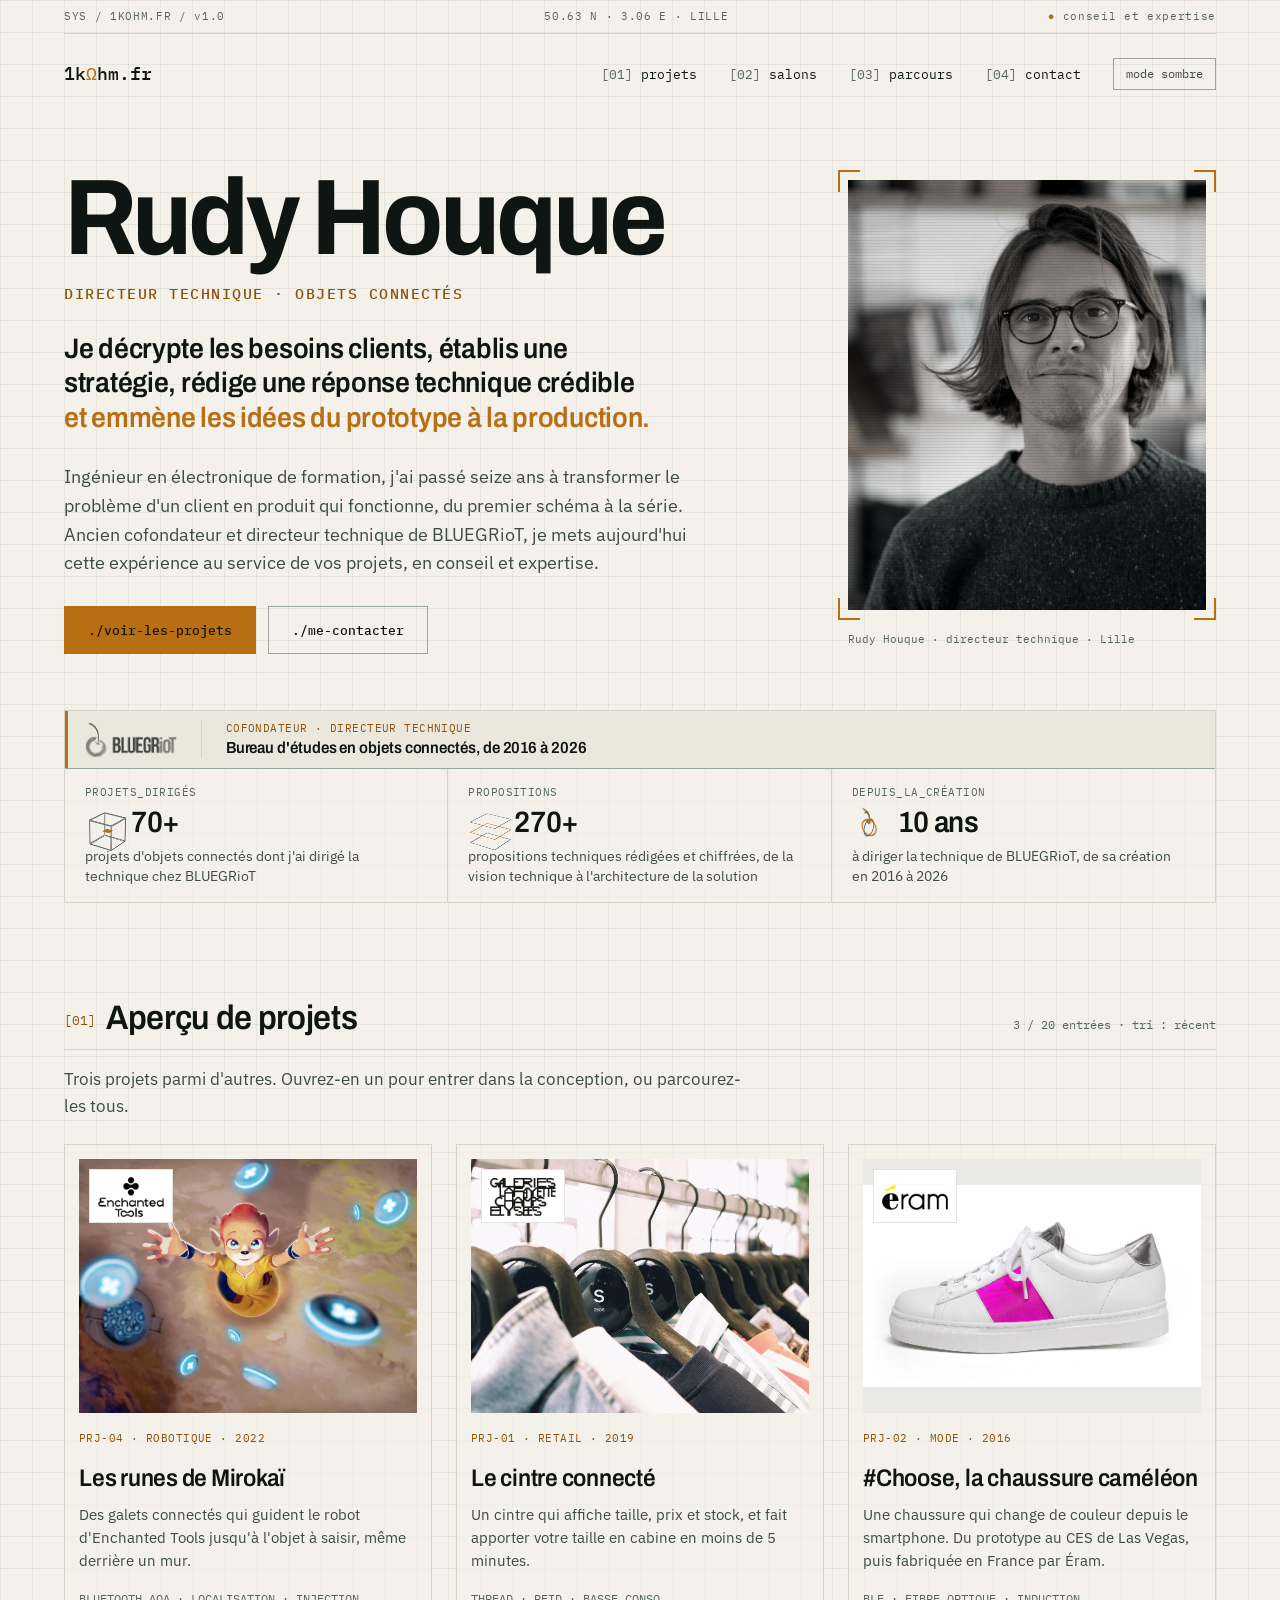
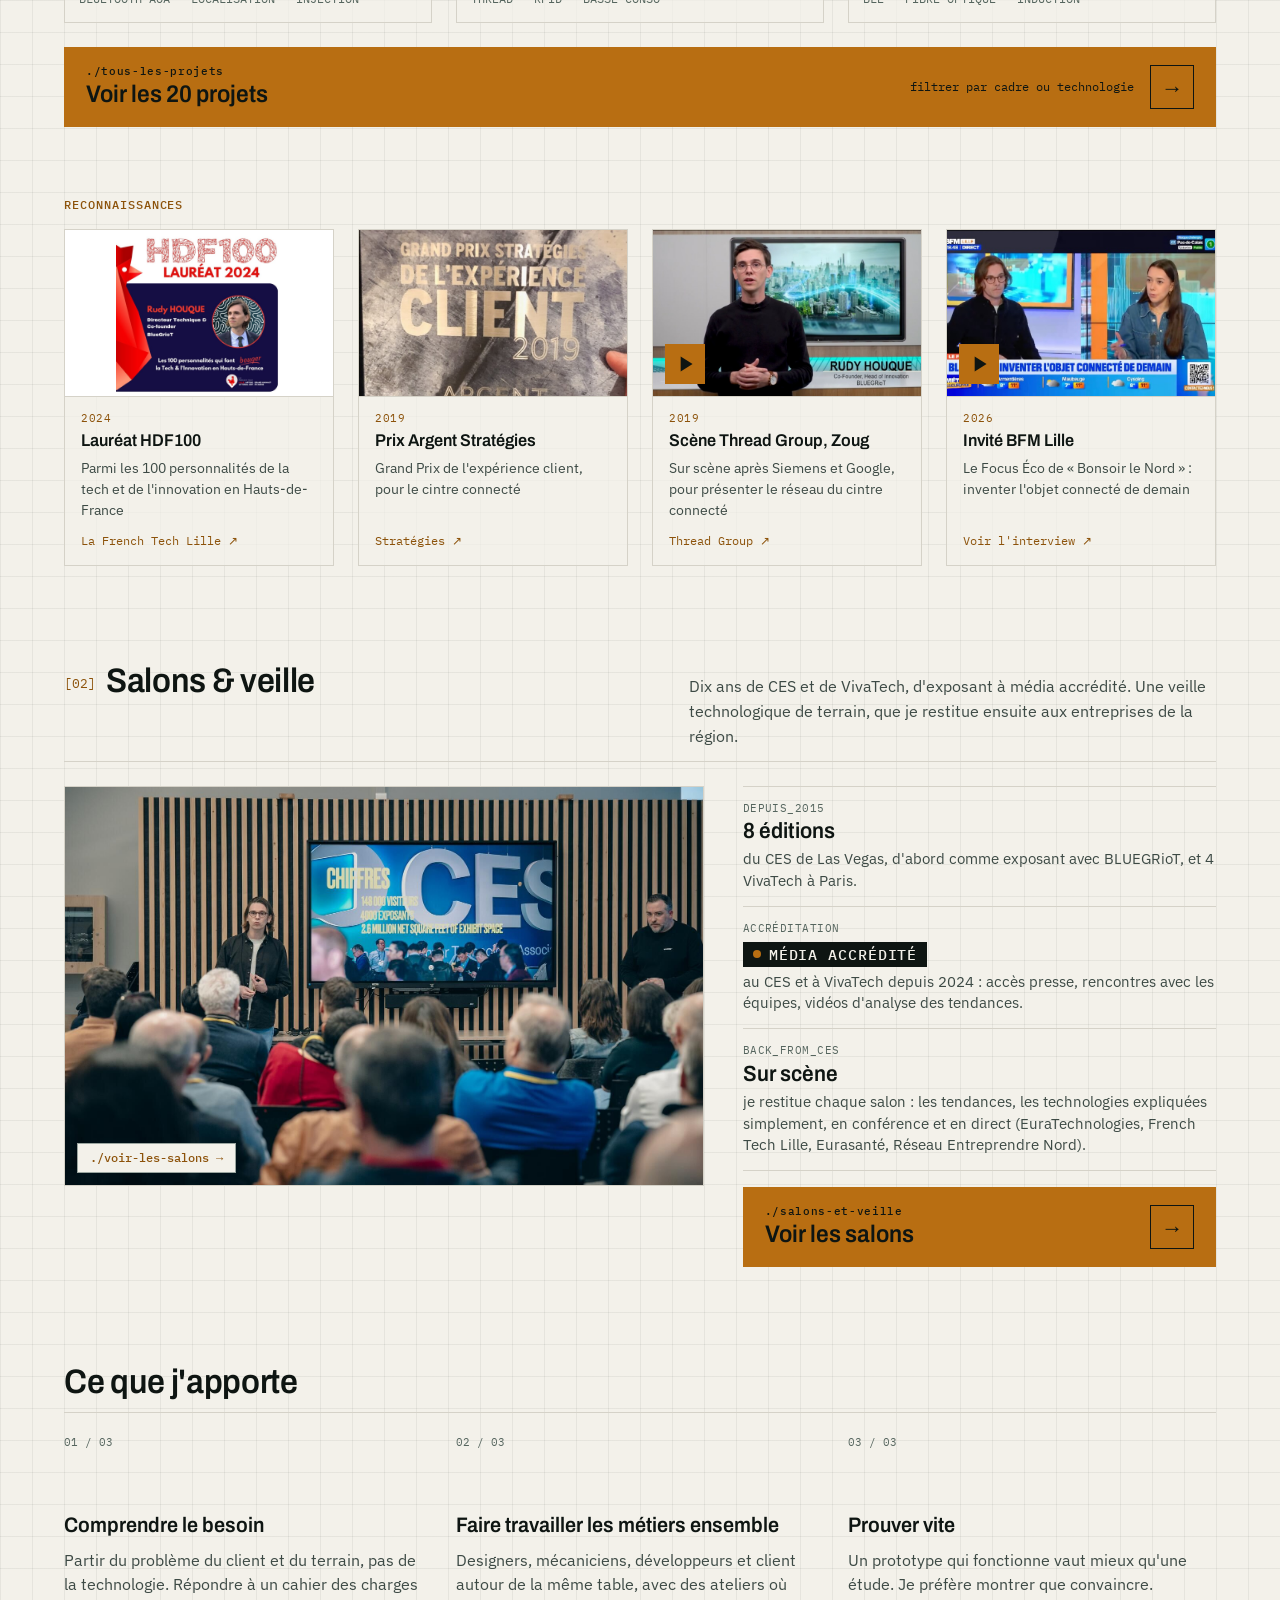
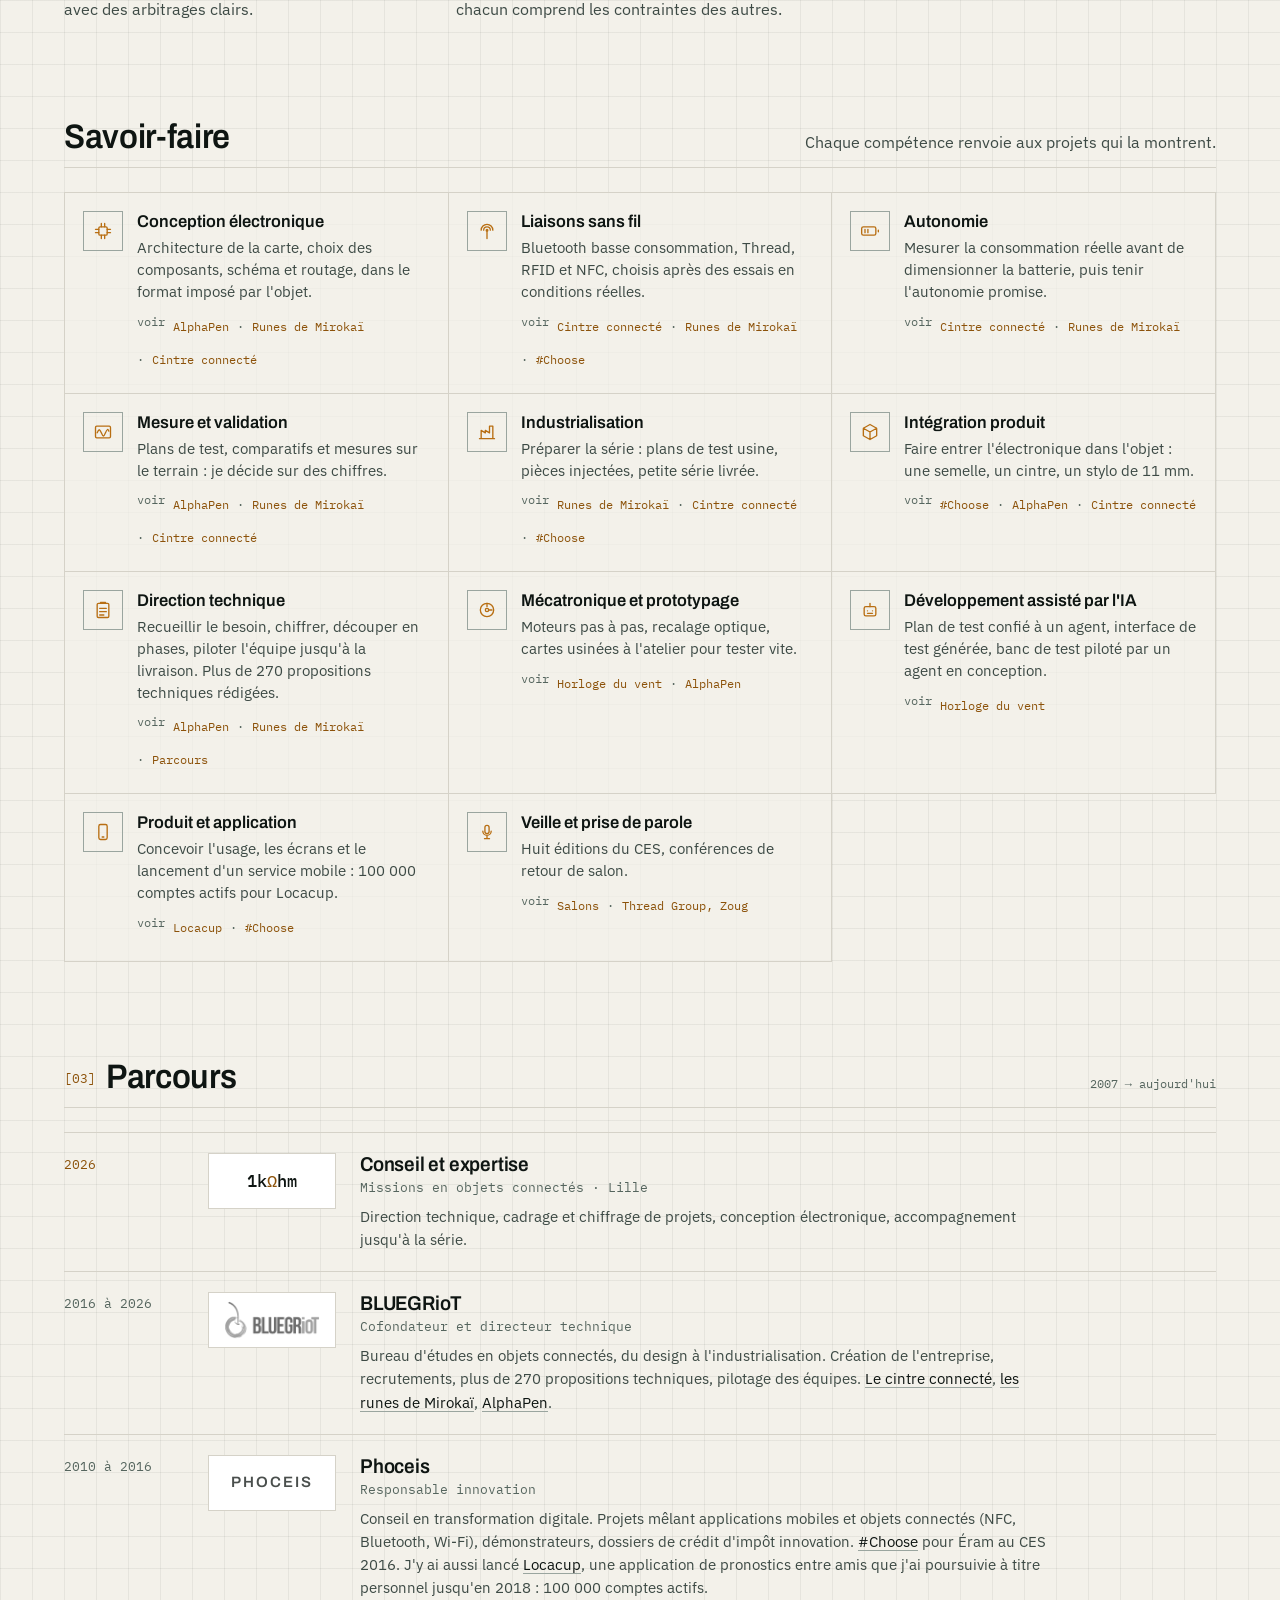
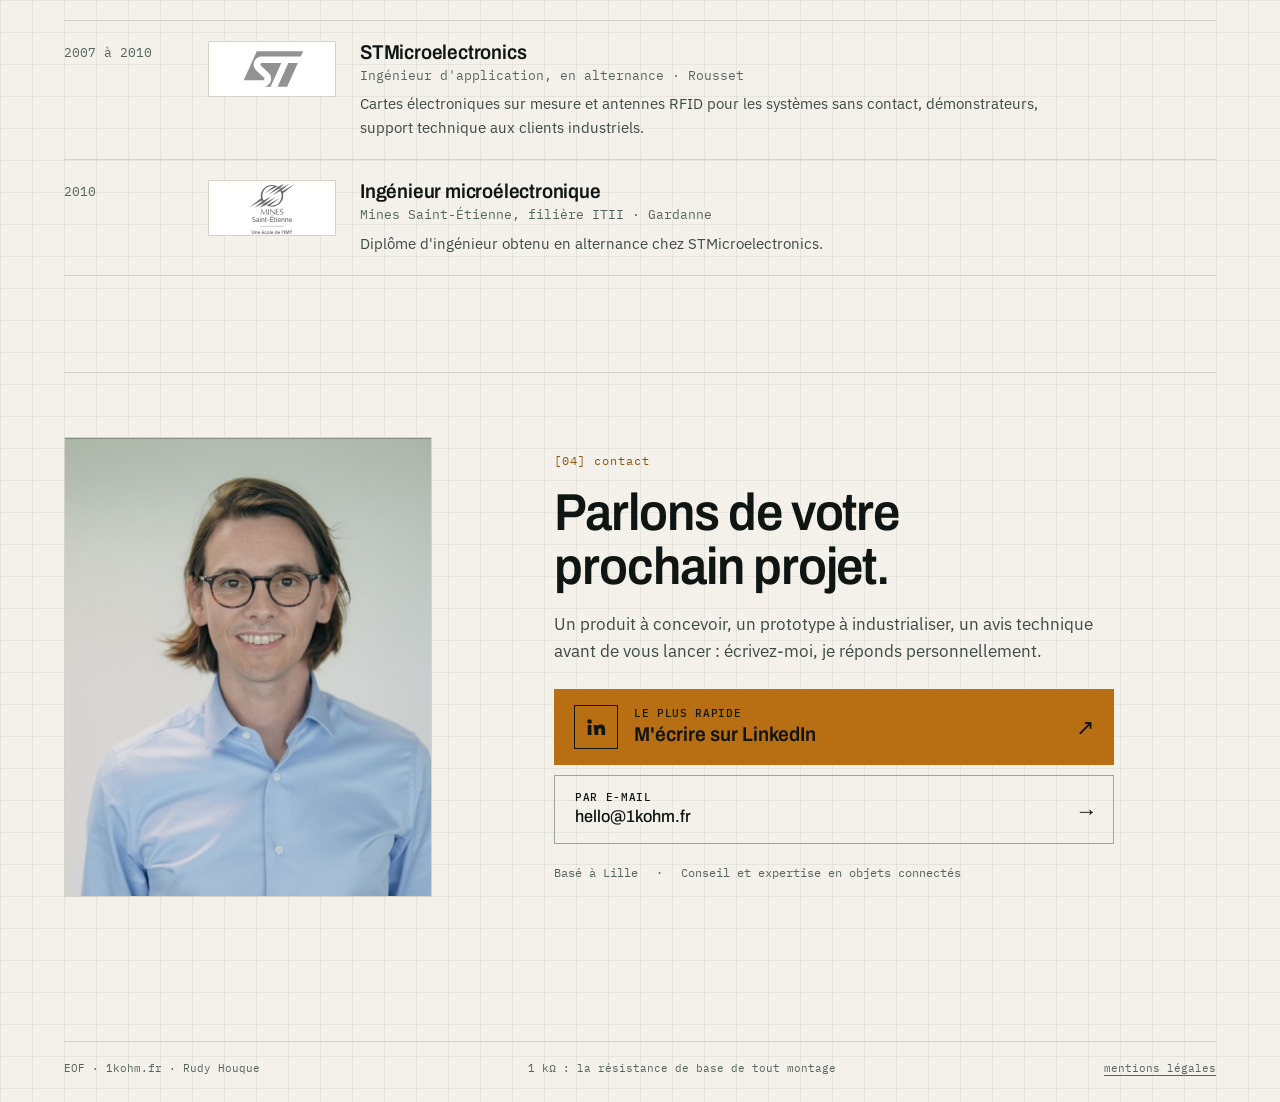
==== index.html @ 8c7d647e "Ajoute la page Cas d'usage : pesée et mesure de force Nouvelle page /cas-usage/ filtrable par techno" ====
<!doctype html>
<html lang="fr" data-theme="light">
<head>
<meta charset="utf-8">
<meta name="viewport" content="width=device-width, initial-scale=1, viewport-fit=cover">
<title>Rudy Houque · Directeur technique, objets connectés</title>
<meta name="description" content="Directeur technique et ingénieur en électronique, ancien cofondateur de BLUEGRioT : plus de 70 projets d'objets connectés. Du besoin client au prototype puis à la production : cintre connecté des Galeries Lafayette, chaussure #Choose, CES.">
<link rel="canonical" href="https://1kohm.fr/">
<meta property="og:type" content="website">
<meta property="og:locale" content="fr_FR">
<meta property="og:title" content="Rudy Houque · Directeur technique, objets connectés">
<meta property="og:description" content="Directeur technique et ingénieur en électronique, ancien cofondateur de BLUEGRioT : plus de 70 projets d'objets connectés. Du besoin client au prototype puis à la production : cintre connecté des Galeries Lafayette, chaussure #Choose, CES.">
<meta property="og:url" content="https://1kohm.fr/">
<meta property="og:image" content="https://1kohm.fr/img/autres/portrait-vert.jpg">
<link rel="icon" href="/favicon.svg" type="image/svg+xml">
<link rel="preload" href="/assets/fonts/archivo-wdth.woff2" as="font" type="font/woff2" crossorigin>
<script>try{var t=localStorage.getItem('theme');if(t)document.documentElement.setAttribute('data-theme',t)}catch(e){}</script>
<link rel="stylesheet" href="/assets/site.css?v=20261029">
<script defer src="https://cloud.umami.is/script.js" data-website-id="324cd797-ee55-44f8-921b-9b1022fabcf0"></script>
</head>
<body>
<a class="skip" href="#home">Aller au contenu</a>
<div class="sysbar"><div class="wrap"><div><span>SYS / 1KOHM.FR / v1.0</span><span class="sys-geo">50.63 N · 3.06 E · LILLE</span><span><i class="dot" aria-hidden="true">●</i> conseil et expertise</span></div></div></div>
<div class="wrap">
  <header class="top">
    <a class="brand" href="/" aria-label="1kΩhm.fr, accueil">1k<span>Ω</span>hm.fr</a>
    <nav class="nav" aria-label="Navigation principale">
      <a href="/projets/"><b>[01]</b> projets</a>
      <a href="/salons/"><b>[02]</b> salons</a>
      <a href="/#parcours"><b>[03]</b> parcours</a>
      <a href="/#contact"><b>[04]</b> contact</a>
    </nav>
    <button class="theme" id="themeBtn" type="button">mode sombre</button>
  </header>
</div>

<main id="home" class="view">
  <div class="wrap">
    <section class="hero" aria-labelledby="h-hero">
      <div class="hero-txt">
        <h1 id="h-hero" class="id"><span class="name">Rudy Houque</span><span class="role">Directeur technique <i>·</i> objets connectés</span></h1>
        <p class="tagline">Je décrypte les besoins clients, établis une stratégie, rédige une réponse technique crédible <span>et emmène les idées du prototype à la production.</span></p>
        <p class="lede">Ingénieur en électronique de formation, j'ai passé seize ans à transformer le problème d'un client en produit qui fonctionne, du premier schéma à la série. Ancien cofondateur et directeur technique de BLUEGRioT, je mets aujourd'hui cette expérience au service de vos projets, en conseil et expertise.</p>
        <div class="ctas">
          <a class="btn solid" href="/projets/">./voir-les-projets</a>
          <a class="btn" href="/#contact">./me-contacter</a>
        </div>
      </div>
      <figure class="portrait">
        <div class="scan"><img fetchpriority="high" src="/img/autres/portrait-vert.jpg" alt="Portrait de Rudy Houque" width="1600" height="1067"></div>
        <i class="c1" aria-hidden="true"></i><i class="c2" aria-hidden="true"></i><i class="c3" aria-hidden="true"></i><i class="c4" aria-hidden="true"></i>
        <figcaption>Rudy Houque · directeur technique · Lille</figcaption>
      </figure>
    </section>

    <section class="stats" aria-labelledby="h-bluegriot">
      <header class="row-head has-logo">
        <span class="row-logo bluegriot" role="img" aria-label="BLUEGRioT"></span>
        <h2 id="h-bluegriot" class="row-title"><small>COFONDATEUR · DIRECTEUR TECHNIQUE</small>Bureau d'études en objets connectés, de 2016 à 2026</h2>
      </header>
      <div class="stat">
        <small>PROJETS_DIRIGÉS</small>
        <div class="v"><span class="ico" aria-hidden="true"><span class="rig cube"><i></i><i></i><i></i><i></i><i></i><i></i><i class="core"></i></span></span><b>70+</b></div>
        <span>projets d'objets connectés dont j'ai dirigé la technique chez BLUEGRioT</span>
      </div>
      <div class="stat">
        <small>PROPOSITIONS</small>
        <div class="v"><span class="ico" aria-hidden="true"><span class="rig layers"><i></i><i></i><i></i></span></span><b>270+</b></div>
        <span>propositions techniques rédigées et chiffrées, de la vision technique à l'architecture de la solution</span>
      </div>
      <div class="stat">
        <small>DEPUIS_LA_CRÉATION</small>
        <div class="v"><span class="ico" aria-hidden="true"><span class="rig flat cherry"><svg viewBox="0 0 48 48"><path d="M24 19a12 12 0 1 0 .01 0M14 5c8 1 12 7 11.5 19M25.5 24c-2 0-4-1-5-3"/></svg><svg viewBox="0 0 48 48"><path d="M24 19a12 12 0 1 0 .01 0M14 5c8 1 12 7 11.5 19M25.5 24c-2 0-4-1-5-3"/></svg></span></span><b>10 ans</b></div>
        <span>à diriger la technique de BLUEGRioT, de sa création en 2016 à 2026</span>
      </div>
    </section>

    <section class="block" id="projets" aria-labelledby="h-projets">
      <div class="head">
        <h2 id="h-projets"><b>[01]</b>Aperçu de projets</h2>
        <span class="hmeta">3 / <span id="allCount">20</span> entrées · tri : récent</span>
      </div>
      <p class="intro">Trois projets parmi d'autres. Ouvrez-en un pour entrer dans la conception, ou parcourez-les tous.</p>
      <div class="cards">
        <a class="card" href="/enchanted-tools/">
          <div class="pic"><img src="/img/enchanted/film-runes.jpg" alt="Une créature de l'univers Mirokaï lance les runes lumineuses en l'air"><img class="alt" loading="lazy" src="/img/enchanted/rudy-miroki.jpg" style="object-position:50% 14%" alt=""><span class="plogo"><img src="/img/logos/enchanted-tools.png" alt="Enchanted Tools"></span></div>
          <span class="code-row"><span class="code">PRJ-04 · ROBOTIQUE · 2022</span><span class="ico c-ico" aria-hidden="true"><span class="rig flat"><svg viewBox="0 0 48 48"><path d="M24 8a16 16 0 1 0 .01 0M24 15a3.5 3.5 0 1 0 .01 0M17 24a3.5 3.5 0 1 0 .01 0M31 24a3.5 3.5 0 1 0 .01 0M24 33a3.5 3.5 0 1 0 .01 0"/></svg><svg viewBox="0 0 48 48"><path d="M24 8a16 16 0 1 0 .01 0M24 15a3.5 3.5 0 1 0 .01 0M17 24a3.5 3.5 0 1 0 .01 0M31 24a3.5 3.5 0 1 0 .01 0M24 33a3.5 3.5 0 1 0 .01 0"/></svg></span></span></span>
          <h3>Les runes de Mirokaï</h3>
          <p>Des galets connectés qui guident le robot d'Enchanted Tools jusqu'à l'objet à saisir, même derrière un mur.</p>
          <span class="specs">BLUETOOTH AOA · LOCALISATION · INJECTION</span>
        </a>
        <a class="card" href="/cintre-connecte/">
          <div class="pic"><img src="/img/cintre/portants.jpg" alt="Cintres connectés en rayon aux Galeries Lafayette Champs-Élysées"><img class="alt" loading="lazy" src="/img/cintre/rudy.jpg" style="object-position:55% 30%" alt=""><span class="plogo"><img src="/img/logos/galeries-lafayette.png" alt="Galeries Lafayette Champs-Élysées"></span></div>
          <span class="code-row"><span class="code">PRJ-01 · RETAIL · 2019</span><span class="ico c-ico" aria-hidden="true"><span class="rig flat"><svg viewBox="0 0 48 48"><path d="M20 13a4 4 0 1 1 6 3.4c-1.2.8-2 1.6-2 3.6M24 20L6 33h36z"/></svg><svg viewBox="0 0 48 48"><path d="M20 13a4 4 0 1 1 6 3.4c-1.2.8-2 1.6-2 3.6M24 20L6 33h36z"/></svg></span></span></span>
          <h3>Le cintre connecté</h3>
          <p>Un cintre qui affiche taille, prix et stock, et fait apporter votre taille en cabine en moins de 5 minutes.</p>
          <span class="specs">THREAD · RFID · BASSE CONSO</span>
        </a>
        <a class="card" href="/choose/">
          <div class="pic" style="background:#E9E9E6"><img loading="lazy" src="/img/choose/produit.jpg" alt="La basket connectée #Choose d'Éram" style="object-fit:contain"><img class="alt" loading="lazy" src="/img/choose/rudy-soudure.jpg" style="object-position:60% 25%" alt=""><span class="plogo"><img src="/img/logos/eram.png" alt="Éram"></span></div>
          <span class="code-row"><span class="code">PRJ-02 · MODE · 2016</span><span class="ico c-ico" aria-hidden="true"><span class="rig flat"><svg viewBox="0 0 48 48"><path d="M5 31c0-7 2-15 6-15l6 5c5 3 11 4 17 5 6 1 9 3 9 6v3H5zM5 34h38M20 22l3-3M25 24l3-3"/></svg><svg viewBox="0 0 48 48"><path d="M5 31c0-7 2-15 6-15l6 5c5 3 11 4 17 5 6 1 9 3 9 6v3H5zM5 34h38M20 22l3-3M25 24l3-3"/></svg></span></span></span>
          <h3>#Choose, la chaussure caméléon</h3>
          <p>Une chaussure qui change de couleur depuis le smartphone. Du prototype au CES de Las Vegas, puis fabriquée en France par Éram.</p>
          <span class="specs">BLE · FIBRE OPTIQUE · INDUCTION</span>
        </a>
      </div>
      <a class="allp" href="/projets/"><span class="allp-t"><small>./tous-les-projets</small><span>Voir les <span class="js-count">6</span> projets</span></span><span class="allp-s">filtrer par cadre ou technologie</span><span class="allp-a" aria-hidden="true">→</span></a>
    </section>

    <section class="awards" aria-labelledby="h-awards">
      <h2 id="h-awards" class="aw-head">Reconnaissances</h2>
        <a class="aw" href="https://www.lafrenchtechlille.com/hdf100" target="_blank" rel="noopener"><figure class="aw-pic"><img loading="lazy" src="/img/autres/reco-hdf100.jpg" style="object-fit:contain;background:#fff" alt="Visuel lauréat HDF100 2024 de Rudy Houque, French Tech Lille"></figure><div class="aw-t"><p><time>2024</time>Lauréat HDF100</p><span>Parmi les 100 personnalités de la tech et de l'innovation en Hauts-de-France</span><b>La French Tech Lille <i aria-hidden="true">↗</i></b></div></a>
        <a class="aw" href="https://www.strategies.fr/creations/bluegriot-pour-galeries-lafayette-champs-elysees-cintre-connecte" target="_blank" rel="noopener"><figure class="aw-pic"><img loading="lazy" src="/img/autres/reco-strategies.jpg" style="object-position:50% 6%" alt="Plaque du Grand Prix Stratégies de l'expérience client 2019, prix Argent"></figure><div class="aw-t"><p><time>2019</time>Prix Argent Stratégies</p><span>Grand Prix de l'expérience client, pour le cintre connecté</span><b>Stratégies <i aria-hidden="true">↗</i></b></div></a>
        <a class="aw" href="https://threadgroup.org/newsroom/case-studies/bluegriot" target="_blank" rel="noopener"><figure class="aw-pic"><img loading="lazy" src="/img/autres/reco-thread.jpg" alt="Rudy Houque présente le cintre connecté en vidéo pour le Thread Group"><span class="aw-play" aria-hidden="true"><svg viewBox="0 0 24 24"><path d="M8 5v14l11-7z" fill="currentColor"/></svg></span></figure><div class="aw-t"><p><time>2019</time>Scène Thread Group, Zoug</p><span>Sur scène après Siemens et Google, pour présenter le réseau du cintre connecté</span><b>Thread Group <i aria-hidden="true">↗</i></b></div></a>
        <a class="aw" href="https://youtu.be/-MbvShF2enQ" target="_blank" rel="noopener"><figure class="aw-pic"><img loading="lazy" src="/img/autres/reco-bfm.jpg" alt="Rudy Houque invité du Focus Éco de BFM Lille"><span class="aw-play" aria-hidden="true"><svg viewBox="0 0 24 24"><path d="M8 5v14l11-7z" fill="currentColor"/></svg></span></figure><div class="aw-t"><p><time>2026</time>Invité BFM Lille</p><span>Le Focus Éco de « Bonsoir le Nord » : inventer l'objet connecté de demain</span><b>Voir l'interview <i aria-hidden="true">↗</i></b></div></a>
    </section>

    <section class="block" id="veille" aria-labelledby="h-veille">
      <div class="head">
        <h2 id="h-veille"><b>[02]</b>Salons &amp; veille</h2>
        <!-- JUGE-CES-2027 masqué jusqu'à la galerie des juges sur CES.tech : d'exposant à juge --><p>Dix ans de CES et de VivaTech, d'exposant à média accrédité. Une veille technologique de terrain, que je restitue ensuite aux entreprises de la région.</p>
      </div>

      <!-- JUGE-CES-2027 masqué jusqu'à la galerie des juges sur CES.tech
      <div class="judge-band">
        <i class="sp sp1" aria-hidden="true"><svg viewBox="0 0 24 24"><path d="M12 0c.6 6.2 5.8 11.4 12 12-6.2.6-11.4 5.8-12 12-.6-6.2-5.8-11.4-12-12C6.2 11.4 11.4 6.2 12 0z"/></svg></i><i class="sp sp2" aria-hidden="true"><svg viewBox="0 0 24 24"><path d="M12 0c.6 6.2 5.8 11.4 12 12-6.2.6-11.4 5.8-12 12-.6-6.2-5.8-11.4-12-12C6.2 11.4 11.4 6.2 12 0z"/></svg></i><i class="sp sp3" aria-hidden="true"><svg viewBox="0 0 24 24"><path d="M12 0c.6 6.2 5.8 11.4 12 12-6.2.6-11.4 5.8-12 12-.6-6.2-5.8-11.4-12-12C6.2 11.4 11.4 6.2 12 0z"/></svg></i><i class="sp sp4" aria-hidden="true"><svg viewBox="0 0 24 24"><path d="M12 0c.6 6.2 5.8 11.4 12 12-6.2.6-11.4 5.8-12 12-.6-6.2-5.8-11.4-12-12C6.2 11.4 11.4 6.2 12 0z"/></svg></i><i class="sp sp5" aria-hidden="true"><svg viewBox="0 0 24 24"><path d="M12 0c.6 6.2 5.8 11.4 12 12-6.2.6-11.4 5.8-12 12-.6-6.2-5.8-11.4-12-12C6.2 11.4 11.4 6.2 12 0z"/></svg></i><i class="sp sp6" aria-hidden="true"><svg viewBox="0 0 24 24"><path d="M12 0c.6 6.2 5.8 11.4 12 12-6.2.6-11.4 5.8-12 12-.6-6.2-5.8-11.4-12-12C6.2 11.4 11.4 6.2 12 0z"/></svg></i><i class="sp sp7" aria-hidden="true"><svg viewBox="0 0 24 24"><path d="M12 0c.6 6.2 5.8 11.4 12 12-6.2.6-11.4 5.8-12 12-.6-6.2-5.8-11.4-12-12C6.2 11.4 11.4 6.2 12 0z"/></svg></i>
        <div class="j-logo"><svg class="j-ces" viewBox="-2 6 480 128" role="img" aria-label="CES"><g><path d="M5.445,50.674c-1.723,0.413-2.938,1.955-2.938,3.73v69.016c0,2.476,2.313,4.301,4.721,3.727l45.964-10.987 c-14.04-10.808-23.087-27.777-23.087-46.863c0-9.308,2.154-18.114,5.99-25.946L5.445,50.674z M36.094,43.351l62.27-14.887 c2.407-0.577,4.724,1.25,4.724,3.726v69.017c0,1.774-1.219,3.317-2.941,3.728l-46.955,11.226 c9.972,7.678,22.46,12.243,36.018,12.243c32.644,0,59.104-26.462,59.104-59.106c0-32.64-26.46-59.104-59.104-59.104 C65.877,10.192,45.704,23.715,36.094,43.351"/><path d="M172.738,69.911c0-34.2,20.325-58.397,56.784-58.397 c24.841,0,45.167,12.26,51.458,37.91l-24.843,4.678c-2.581-14.194-11.13-23.391-26.616-23.391c-10.326,0-18.713,2.259-23.875,9.036 c-5.163,6.774-7.582,17.26-7.582,30.164s1.29,21.455,6.128,28.392c5.164,7.257,12.906,10.808,25.329,10.808 c15.164,0,23.874-8.872,27.098-21.778l25.167,6.615c-8.712,22.262-27.424,34.359-52.265,34.359 C193.709,128.307,172.738,107.497,172.738,69.911"/><polygon points="294.048,13.451 373.415,13.451 373.415,32.97 318.405,32.97 318.405,59.588 367.443,59.588 367.443,79.105 318.405,79.105 318.405,106.852 373.415,106.852 373.415,126.371 294.048,126.371"/><path d="M382.932,88.945l24.843-2.74c0,15.808,10.001,23.389,24.521,23.389 c12.583,0,22.26-4.195,22.26-15.488c0-10.966-11.451-11.449-28.549-15.161c-22.59-4.839-40.009-12.746-40.009-34.359 c0-23.068,22.26-33.071,44.041-33.071c24.517,0,43.068,9.681,45.811,36.136l-24.68,3.871c-0.646-15-8.227-21.455-21.296-21.455 c-11.613,0-19.193,4.519-19.193,13.391c0,8.387,9.031,11.612,25.164,14.516c24.518,4.358,43.554,11.132,43.554,35.492 c0,27.099-24.197,34.845-47.748,34.845C405.678,128.309,383.736,116.209,382.932,88.945"/></g></svg></div>
        <div class="j-txt">
          <span class="j-eye">Sélectionné · jury officiel</span>
          <p class="j-title"><span class="j-name">Rudy Houque,</span> <span class="shine">juge des CES Innovation Awards 2027</span></p>
          <p class="j-sub">Je fais partie du jury qui évalue les produits candidats aux prix de l'innovation du CES de Las Vegas.</p>
        </div>
      </div>
      fin JUGE-CES-2027 -->

      <div class="veille2">
        <a class="pic v-pic" href="/salons/"><img loading="lazy" src="/img/autres/ces-2026-10.jpg" alt="Sur scène pour le débrief du CES 2026, voir la page des salons"><span class="v-tag" aria-hidden="true">./voir-les-salons →</span></a>
        <div class="v-tiles">
          <div class="vt"><small>DEPUIS_2015</small><b>8 éditions</b><span>du CES de Las Vegas, d'abord comme exposant avec BLUEGRioT, et 4 VivaTech à Paris.</span></div>
          <div class="vt acc"><small>ACCRÉDITATION</small><b><span class="pass">Média accrédité</span></b><span>au CES et à VivaTech depuis 2024 : accès presse, rencontres avec les équipes, vidéos d'analyse des tendances.</span></div>
          <div class="vt"><small>BACK_FROM_CES</small><b>Sur scène</b><span>je restitue chaque salon : les tendances, les technologies expliquées simplement, en conférence et en direct (EuraTechnologies, French Tech Lille, Eurasanté, Réseau Entreprendre Nord).</span></div>
          <a class="allp v-cta" href="/salons/"><span class="allp-t"><small>./salons-et-veille</small><span>Voir les salons</span></span><span class="allp-s">CES et VivaTech, année par année</span><span class="allp-a" aria-hidden="true">→</span></a>
        </div>
      </div>
    </section>

    <section class="block" aria-labelledby="h-apport">
      <div class="head"><h2 id="h-apport">Ce que j'apporte</h2></div>
      <div class="pillars">
        <div><span class="ico p-ico" aria-hidden="true"><span class="rig flat"><svg viewBox="0 0 48 48"><path d="M24 8a16 16 0 1 0 .01 0M24 15a9 9 0 1 0 .01 0M24 22a2 2 0 1 0 .01 0M24 2v8M24 38v8M2 24h8M38 24h8"/></svg><svg viewBox="0 0 48 48"><path d="M24 8a16 16 0 1 0 .01 0M24 15a9 9 0 1 0 .01 0M24 22a2 2 0 1 0 .01 0M24 2v8M24 38v8M2 24h8M38 24h8"/></svg></span></span><h3>Comprendre le besoin</h3><p>Partir du problème du client et du terrain, pas de la technologie. Répondre à un cahier des charges avec des arbitrages clairs.</p></div>
        <div><span class="ico p-ico" aria-hidden="true"><span class="rig flat"><svg viewBox="0 0 48 48"><path d="M14 12a5 5 0 1 0 .01 0M34 12a5 5 0 1 0 .01 0M24 30a5 5 0 1 0 .01 0M18 20l4 9M30 20l-4 9M19 17h10"/></svg><svg viewBox="0 0 48 48"><path d="M14 12a5 5 0 1 0 .01 0M34 12a5 5 0 1 0 .01 0M24 30a5 5 0 1 0 .01 0M18 20l4 9M30 20l-4 9M19 17h10"/></svg></span></span><h3>Faire travailler les métiers ensemble</h3><p>Designers, mécaniciens, développeurs et client autour de la même table, avec des ateliers où chacun comprend les contraintes des autres.</p></div>
        <div><span class="ico p-ico" aria-hidden="true"><span class="rig flat"><svg viewBox="0 0 48 48"><path d="M28 4L12 27h11l-4 17 17-24H25z"/></svg><svg viewBox="0 0 48 48"><path d="M28 4L12 27h11l-4 17 17-24H25z"/></svg></span></span><h3>Prouver vite</h3><p>Un prototype qui fonctionne vaut mieux qu'une étude. Je préfère montrer que convaincre.</p></div>
      </div>
    </section>

    <section class="block" id="savoir-faire" aria-labelledby="h-sf">
      <div class="head">
        <h2 id="h-sf">Savoir-faire</h2>
        <p>Chaque compétence renvoie aux projets qui la montrent.</p>
      </div>
      <div class="sfgrid">
        <div class="sf"><span class="ic"><svg viewBox="0 0 24 24" fill="none" stroke="currentColor" stroke-width="1.6" stroke-linecap="round" stroke-linejoin="round" aria-hidden="true"><rect x="7" y="7" width="10" height="10" rx="1.5"/><path d="M10 3v4M14 3v4M10 17v4M14 17v4M3 10h4M3 14h4M17 10h4M17 14h4"/></svg></span><div><h3>Conception électronique</h3><p>Architecture de la carte, choix des composants, schéma et routage, dans le format imposé par l'objet.</p><p class="pv"><span>voir</span><a href="/alphapen/">AlphaPen</a><a href="/enchanted-tools/">Runes de Mirokaï</a><a href="/cintre-connecte/">Cintre connecté</a></p></div></div>
        <div class="sf"><span class="ic"><svg viewBox="0 0 24 24" fill="none" stroke="currentColor" stroke-width="1.6" stroke-linecap="round" stroke-linejoin="round" aria-hidden="true"><path d="M5 11a7 7 0 0 1 14 0M8 11a4 4 0 0 1 8 0"/><circle cx="12" cy="11" r="1"/><path d="M12 12v9"/></svg></span><div><h3>Liaisons sans fil</h3><p>Bluetooth basse consommation, Thread, RFID et NFC, choisis après des essais en conditions réelles.</p><p class="pv"><span>voir</span><a href="/cintre-connecte/">Cintre connecté</a><a href="/enchanted-tools/">Runes de Mirokaï</a><a href="/choose/">#Choose</a></p></div></div>
        <div class="sf"><span class="ic"><svg viewBox="0 0 24 24" fill="none" stroke="currentColor" stroke-width="1.6" stroke-linecap="round" stroke-linejoin="round" aria-hidden="true"><rect x="2" y="7" width="17" height="10" rx="2"/><path d="M22 11v2M6 10v4M9.5 10v4"/></svg></span><div><h3>Autonomie</h3><p>Mesurer la consommation réelle avant de dimensionner la batterie, puis tenir l'autonomie promise.</p><p class="pv"><span>voir</span><a href="/cintre-connecte/">Cintre connecté</a><a href="/enchanted-tools/">Runes de Mirokaï</a></p></div></div>
        <div class="sf"><span class="ic"><svg viewBox="0 0 24 24" fill="none" stroke="currentColor" stroke-width="1.6" stroke-linecap="round" stroke-linejoin="round" aria-hidden="true"><rect x="3" y="5" width="18" height="14" rx="1.5"/><path d="M5 13c2-5 3-5 5 0s3 5 5 0 3-5 4-2"/></svg></span><div><h3>Mesure et validation</h3><p>Plans de test, comparatifs et mesures sur le terrain : je décide sur des chiffres.</p><p class="pv"><span>voir</span><a href="/alphapen/">AlphaPen</a><a href="/enchanted-tools/">Runes de Mirokaï</a><a href="/cintre-connecte/">Cintre connecté</a></p></div></div>
        <div class="sf"><span class="ic"><svg viewBox="0 0 24 24" fill="none" stroke="currentColor" stroke-width="1.6" stroke-linecap="round" stroke-linejoin="round" aria-hidden="true"><path d="M3 20h18M5 20V10l5 3v-3l5 3V5h4v15"/></svg></span><div><h3>Industrialisation</h3><p>Préparer la série : plans de test usine, pièces injectées, petite série livrée.</p><p class="pv"><span>voir</span><a href="/enchanted-tools/">Runes de Mirokaï</a><a href="/cintre-connecte/">Cintre connecté</a><a href="/choose/">#Choose</a></p></div></div>
        <div class="sf"><span class="ic"><svg viewBox="0 0 24 24" fill="none" stroke="currentColor" stroke-width="1.6" stroke-linecap="round" stroke-linejoin="round" aria-hidden="true"><path d="M12 3l8 4.5v9L12 21l-8-4.5v-9zM12 12l8-4.5M12 12v9M12 12L4 7.5"/></svg></span><div><h3>Intégration produit</h3><p>Faire entrer l'électronique dans l'objet : une semelle, un cintre, un stylo de 11&nbsp;mm.</p><p class="pv"><span>voir</span><a href="/choose/">#Choose</a><a href="/alphapen/">AlphaPen</a><a href="/cintre-connecte/">Cintre connecté</a></p></div></div>
        <div class="sf"><span class="ic"><svg viewBox="0 0 24 24" fill="none" stroke="currentColor" stroke-width="1.6" stroke-linecap="round" stroke-linejoin="round" aria-hidden="true"><rect x="5" y="4" width="14" height="17" rx="1.5"/><path d="M9 4V3h6v1M8 10h8M8 14h8M8 18h5"/></svg></span><div><h3>Direction technique</h3><p>Recueillir le besoin, chiffrer, découper en phases, piloter l'équipe jusqu'à la livraison. Plus de 270 propositions techniques rédigées.</p><p class="pv"><span>voir</span><a href="/alphapen/">AlphaPen</a><a href="/enchanted-tools/">Runes de Mirokaï</a><a href="/#parcours">Parcours</a></p></div></div>
        <div class="sf"><span class="ic"><svg viewBox="0 0 24 24" fill="none" stroke="currentColor" stroke-width="1.6" stroke-linecap="round" stroke-linejoin="round" aria-hidden="true"><circle cx="12" cy="12" r="8"/><circle cx="12" cy="12" r="2"/><path d="M12 4v4M18 12h-4"/></svg></span><div><h3>Mécatronique et prototypage</h3><p>Moteurs pas à pas, recalage optique, cartes usinées à l'atelier pour tester vite.</p><p class="pv"><span>voir</span><a href="/horloge-du-vent/">Horloge du vent</a><a href="/alphapen/">AlphaPen</a></p></div></div>
        <div class="sf"><span class="ic"><svg viewBox="0 0 24 24" fill="none" stroke="currentColor" stroke-width="1.6" stroke-linecap="round" stroke-linejoin="round" aria-hidden="true"><rect x="5" y="8" width="14" height="11" rx="2"/><path d="M12 8V4M9 13h.01M15 13h.01M9 16h6"/></svg></span><div><h3>Développement assisté par l'IA</h3><p>Plan de test confié à un agent, interface de test générée, banc de test piloté par un agent en conception.</p><p class="pv"><span>voir</span><a href="/horloge-du-vent/">Horloge du vent</a></p></div></div>
        <div class="sf"><span class="ic"><svg viewBox="0 0 24 24" fill="none" stroke="currentColor" stroke-width="1.6" stroke-linecap="round" stroke-linejoin="round" aria-hidden="true"><rect x="7" y="3" width="10" height="18" rx="2"/><path d="M11 18h2"/></svg></span><div><h3>Produit et application</h3><p>Concevoir l'usage, les écrans et le lancement d'un service mobile : 100 000 comptes actifs pour Locacup.</p><p class="pv"><span>voir</span><a href="/locacup/">Locacup</a><a href="/choose/">#Choose</a></p></div></div>
        <div class="sf"><span class="ic"><svg viewBox="0 0 24 24" fill="none" stroke="currentColor" stroke-width="1.6" stroke-linecap="round" stroke-linejoin="round" aria-hidden="true"><path d="M9.5 6.5a2.5 2.5 0 0 1 5 0v5a2.5 2.5 0 0 1-5 0zM7 11a5 5 0 0 0 10 0M12 16v4M9 20h6"/></svg></span><div><h3>Veille et prise de parole</h3><p><!-- JUGE-CES-2027 masqué jusqu'à la galerie des juges sur CES.tech : , juge des Innovation Awards -->Huit éditions du CES, conférences de retour de salon.</p><p class="pv"><span>voir</span><a href="/salons/">Salons</a><a href="/cintre-connecte/">Thread Group, Zoug</a></p></div></div>
      </div>
    </section>

    <section class="block" id="parcours" aria-labelledby="h-parcours">
      <div class="head"><h2 id="h-parcours"><b>[03]</b>Parcours</h2><span class="hmeta">2007 → aujourd'hui</span></div>
      <ol class="path">
        <li class="now"><time>2026</time><span class="plg txt"><span class="brand-m">1k<span>Ω</span>hm</span></span><div><h3>Conseil et expertise</h3><p class="role">Missions en objets connectés · Lille</p><p>Direction technique, cadrage et chiffrage de projets, conception électronique, accompagnement jusqu'à la série.</p></div></li>
        <li><time>2016 à 2026</time><span class="plg"><img src="/img/logos/bluegriot.png" alt="BLUEGRioT"></span><div><h3>BLUEGRioT</h3><p class="role">Cofondateur et directeur technique</p><p>Bureau d'études en objets connectés, du design à l'industrialisation. Création de l'entreprise, recrutements, plus de 270 propositions techniques, pilotage des équipes. <a href="/cintre-connecte/">Le cintre connecté</a>, <a href="/enchanted-tools/">les runes de Mirokaï</a>, <a href="/alphapen/">AlphaPen</a>.</p></div></li>
        <li><time>2010 à 2016</time><span class="plg txt"><span class="wm">PHOCEIS</span></span><div><h3>Phoceis</h3><p class="role">Responsable innovation</p><p>Conseil en transformation digitale. Projets mêlant applications mobiles et objets connectés (NFC, Bluetooth, Wi-Fi), démonstrateurs, dossiers de crédit d'impôt innovation. <a href="/choose/">#Choose</a> pour Éram au CES 2016. J'y ai aussi lancé <a href="/locacup/">Locacup</a>, une application de pronostics entre amis que j'ai poursuivie à titre personnel jusqu'en 2018 : 100 000 comptes actifs.</p></div></li>
        <li><time>2007 à 2010</time><span class="plg"><img src="/img/logos/st.svg" alt="STMicroelectronics"></span><div><h3>STMicroelectronics</h3><p class="role">Ingénieur d'application, en alternance · Rousset</p><p>Cartes électroniques sur mesure et antennes RFID pour les systèmes sans contact, démonstrateurs, support technique aux clients industriels.</p></div></li>
        <li><time>2010</time><span class="plg tall"><img src="/img/logos/mines-saint-etienne.svg" alt="Mines Saint-Étienne"></span><div><h3>Ingénieur microélectronique</h3><p class="role">Mines Saint-Étienne, filière ITII · Gardanne</p><p>Diplôme d'ingénieur obtenu en alternance chez STMicroelectronics.</p></div></li>
      </ol>
    </section>

    <section class="contact" id="contact" aria-labelledby="h-contact">
      <figure class="c-pic"><img loading="lazy" src="/img/autres/portrait-contact.jpg" alt="Rudy Houque, souriant, en chemise bleue"></figure>
      <div class="c-body">
        <span class="kicker">[04] contact</span>
        <h2 id="h-contact">Parlons de votre prochain projet.</h2>
        <p class="c-lede">Un produit à concevoir, un prototype à industrialiser, un avis technique avant de vous lancer : écrivez-moi, je réponds personnellement.</p>
        <div class="c-actions">
          <a class="c-li" href="https://www.linkedin.com/in/rudyhouque/" target="_blank" rel="noopener"><span class="c-ic"><svg viewBox="0 0 24 24" aria-hidden="true"><path fill="currentColor" d="M4.98 3.5a2.5 2.5 0 1 1 0 5 2.5 2.5 0 0 1 0-5zM3 9.75h4v11H3zM9.5 9.75h3.8v1.5h.05c.53-1 1.83-2.05 3.77-2.05 4.03 0 4.78 2.65 4.78 6.1v5.45h-4v-4.83c0-1.15-.02-2.63-1.6-2.63-1.6 0-1.85 1.25-1.85 2.55v4.91h-4z"/></svg></span><span class="c-t"><small>Le plus rapide</small>M'écrire sur LinkedIn</span><span class="c-ar" aria-hidden="true">↗</span></a>
          <a class="c-mail mail" data-u="hello" data-d="1kohm.fr" href="#"><span class="c-t"><small>Par e-mail</small><span class="mail-txt">hello [arobase] 1kohm.fr</span></span><span class="c-ar" aria-hidden="true">→</span></a>
        </div>
        <p class="c-meta"><span>Basé à Lille</span><span>Conseil et expertise en objets connectés</span></p>
      </div>
    </section>
  </div>
</main>
<footer class="foot"><div class="wrap"><div><span>EOF · 1kohm.fr · Rudy Houque</span><span>1 kΩ : la résistance de base de tout montage</span><a href="/mentions-legales/">mentions légales</a></div></div></footer>

<div class="lb" id="lb" hidden role="dialog" aria-modal="true" aria-label="Visionneuse photo"><button class="close" id="lbClose" type="button">fermer [échap]</button><button class="nav-b prev" id="lbPrev" type="button" aria-label="Photo précédente">‹</button><figure><img id="lbImg" alt=""><figcaption id="lbCap"></figcaption><div class="count" id="lbCount"></div></figure><button class="nav-b next-b" id="lbNext" type="button" aria-label="Photo suivante">›</button></div>
<script src="/assets/site.js?v=20261015o" defer></script>
</body>
</html>
---- assets/site.css ----
@font-face{font-family:"Archivo";src:url("/assets/fonts/archivo-wdth.woff2") format("woff2");font-weight:100 900;font-stretch:62% 125%;font-display:swap}
@font-face{font-family:"IBM Plex Sans";src:url("/assets/fonts/plex-sans-400.woff2") format("woff2");font-weight:400;font-display:swap}
@font-face{font-family:"IBM Plex Sans";src:url("/assets/fonts/plex-sans-500.woff2") format("woff2");font-weight:500;font-display:swap}
@font-face{font-family:"IBM Plex Sans";src:url("/assets/fonts/plex-sans-600.woff2") format("woff2");font-weight:600;font-display:swap}
@font-face{font-family:"IBM Plex Mono";src:url("/assets/fonts/plex-mono-400.woff2") format("woff2");font-weight:400;font-display:swap}
@font-face{font-family:"IBM Plex Mono";src:url("/assets/fonts/plex-mono-500.woff2") format("woff2");font-weight:500;font-display:swap}

/* Style C, « couche technique cyber » : voir DESIGN.md.
   Thème clair « tirage papier » par défaut (data-theme="light" posé sur <html>), thème sombre via data-theme="dark". */
:root{
  --bg:#0B100F;
  --grid:rgba(143,168,158,.07);
  --ink:#E3ECE7;
  --ink-2:#A9BDB4;
  --label:#8FA89E;
  --line:#22322D;
  --line-2:#3B5249;
  --accent:#F2A541;
  --accent-text:#F2A541;   /* ambre pour le petit texte (identique en sombre) */
  --on-accent:#0B100F;
  --panel:rgba(11,16,15,.6);
  --panel-2:#111917;
  --ph:#121A18;
  --scan:rgba(0,0,0,.18);
  --overlay:rgba(5,9,8,.94);

  /* illustrations (vue éclatée) */
  --ex-body:#1F2B27;--ex-body-2:#18221E;--ex-body-3:#141C19;--ex-hole:#0E1512;
  --ex-stroke:#8FA89E;--ex-line:#3B5249;--ex-batt:#2B3431;--ex-batt-2:#1E2724;--ex-batt-3:#1A2220;
  --ex-pcb:#173A30;--ex-pcb-l:#3F8A6A;--ex-pcb-e:#0F2621;--ex-trace:#5BB58C;--ex-chip:#0B100F;
  --ex-copper:#C8843A;--ex-copper-f:rgba(200,132,58,.05);

  --f-display:"Archivo","Helvetica Neue",Arial,sans-serif;
  --f-body:"IBM Plex Sans","Helvetica Neue",Arial,sans-serif;
  --f-mono:"IBM Plex Mono",ui-monospace,Menlo,Consolas,monospace;

  --s1:4px;--s2:8px;--s3:12px;--s4:16px;--s5:24px;--s6:32px;--s7:48px;--s8:64px;--s9:96px;
  --gutter:clamp(16px,5vw,64px);
  --col-gap:24px;
  --ease-out:cubic-bezier(.22,1,.36,1);
  --t-hover:180ms;
  color-scheme:dark;
}
:root[data-theme="light"]{
  --bg:#F3F1EA;
  --grid:rgba(14,21,18,.06);
  --ink:#0E1512;
  --ink-2:#3D4A45;
  --label:#55655E;
  --line:#D5D2C8;
  --line-2:#9AA59F;
  --accent:#B86E12;
  --accent-text:#8C520A;   /* 5,1:1 sur le panneau clair, 5,6:1 sur le papier */
  --on-accent:#0E1512;
  --panel:rgba(243,241,234,.7);
  --panel-2:#EAE7DD;
  --ph:#E4E1D7;
  --scan:rgba(0,0,0,.07);
  --overlay:rgba(14,21,18,.94);
  --ex-body:#E2DFD5;--ex-body-2:#D6D2C6;--ex-body-3:#CBC7BA;--ex-hole:#F3F1EA;
  --ex-stroke:#55655E;--ex-line:#9AA59F;--ex-batt:#D0CCBF;--ex-batt-2:#C4C0B2;--ex-batt-3:#BAB6A8;
  --ex-copper:#B86E12;--ex-copper-f:rgba(184,110,18,.06);
  color-scheme:light;
}

/* ===== BASE ===== */
*{box-sizing:border-box}
[hidden]{display:none!important}
html{-webkit-text-size-adjust:100%;scroll-padding-top:24px}
body{
  margin:0;min-height:100vh;display:flex;flex-direction:column;
  background-color:var(--bg);
  background-image:linear-gradient(var(--grid) 1px,transparent 1px),linear-gradient(90deg,var(--grid) 1px,transparent 1px);
  background-size:32px 32px;
  color:var(--ink);font:400 17px/1.6 var(--f-body);
  -webkit-font-smoothing:antialiased;
}
main{flex:1 0 auto}
.wrap{width:100%;max-width:1280px;margin:0 auto;padding-inline:var(--gutter)}
h1,h2,h3,h4{font-family:var(--f-display);font-weight:600;font-stretch:92%;text-wrap:balance;margin:0;line-height:1.1}
p{margin:0}
a{color:inherit}
a:hover{color:var(--accent-text)}
button{font:inherit;color:inherit}
img{display:block;max-width:100%}
:focus-visible{outline:2px solid var(--accent);outline-offset:3px}
::selection{background:var(--accent);color:var(--on-accent)}
.mono{font-family:var(--f-mono)}
.sr{position:absolute!important;width:1px;height:1px;padding:0;margin:-1px;overflow:hidden;clip:rect(0 0 0 0);white-space:nowrap;border:0}
.skip{position:absolute;left:var(--s4);top:-60px;z-index:60;background:var(--accent);color:var(--on-accent);padding:10px 14px;font:500 13px/1 var(--f-mono);text-decoration:none}
.skip:focus{top:var(--s3)}
.eyebrow{font:500 12px/1.5 var(--f-mono);letter-spacing:.08em;text-transform:uppercase;color:var(--label)}
.eyebrow b{font-weight:500;color:var(--accent-text)}
.todo{background:color-mix(in srgb,var(--accent) 30%,transparent);padding:0 4px;font-style:italic}

/* ===== BARRE D'ÉTAT, EN-TÊTE ===== */
.sysbar .wrap > div{display:flex;justify-content:space-between;align-items:center;gap:var(--s4);min-height:34px;border-bottom:1px solid var(--line);font:400 11px/1.3 var(--f-mono);letter-spacing:.06em;color:var(--label)}
.sysbar .dot{font-style:normal;color:var(--accent)}
.top{display:grid;grid-template-columns:auto 1fr auto;align-items:center;gap:var(--s4) var(--s6);min-height:80px;padding-block:var(--s3)}
.brand{font:500 18px/1 var(--f-mono);text-decoration:none;color:var(--ink);white-space:nowrap}
.brand span{color:var(--accent)}
.brand:hover{color:var(--ink)}
.nav{display:flex;justify-content:flex-end;gap:var(--s6);font:400 13px/1 var(--f-mono)}
.nav a{text-decoration:none;color:var(--ink);padding-block:10px;white-space:nowrap;transition:color var(--t-hover) ease-out}
.nav a b{font-weight:400;color:var(--label);transition:color var(--t-hover) ease-out}
.nav a:hover,.nav a:hover b,.nav a[aria-current] b{color:var(--accent-text)}
.nav a[aria-current]{color:var(--accent-text)}
.theme{border:1px solid var(--line-2);background:transparent;padding:9px 12px;font:400 12px/1 var(--f-mono);color:var(--ink-2);cursor:pointer;white-space:nowrap;transition:color var(--t-hover) ease-out,border-color var(--t-hover) ease-out}
.theme:hover{color:var(--accent-text);border-color:var(--accent)}

/* ===== BOUTONS ===== */
.ctas{display:flex;gap:var(--s3);flex-wrap:wrap}
.btn{display:inline-flex;align-items:center;min-height:48px;padding:0 23px;border:1px solid var(--line-2);font:500 13px/1 var(--f-mono);text-decoration:none;color:var(--ink);transition:border-color var(--t-hover) ease-out,color var(--t-hover) ease-out,transform 120ms ease-out}
.btn:hover{border-color:var(--accent);color:var(--accent-text)}
.btn.solid{background:var(--accent);border-color:var(--accent);color:var(--on-accent)}
.btn.solid:hover{color:var(--on-accent);background:color-mix(in srgb,var(--accent) 82%,var(--bg))}
.btn:active{transform:translateY(1px)}

/* ===== PHOTOS ===== */
.pic{position:relative;overflow:hidden;background:var(--ph);margin:0}
.pic img{width:100%;height:100%;object-fit:cover}
.pic.zoom{cursor:zoom-in}
.pic.zoom img{transition:transform 400ms var(--ease-out)}
.pic.zoom:hover img{transform:scale(1.02)}
.zbtn{position:absolute;inset:0;width:100%;height:100%;padding:0;border:0;background:transparent;cursor:zoom-in}
.zbtn:focus-visible{outline:2px solid var(--accent);outline-offset:-3px}
.ph{position:relative;background:var(--ph);border:1px dashed var(--line-2);display:flex;align-items:flex-end;padding:12px;overflow:hidden;max-width:100%}
.ph span{font:500 12px/1.35 var(--f-mono);color:var(--label)}
figcaption{font:400 13px/1.45 var(--f-body);color:var(--label);margin-top:8px}
/* légendes des récits : lues par les lecteurs d'écran, la visionneuse affiche le texte alternatif */
.imgs figcaption,.mosaic figcaption{position:absolute;width:1px;height:1px;overflow:hidden;clip:rect(0 0 0 0);margin:0}

/* ===== ACCUEIL : HÉROS ===== */
.hero{display:grid;grid-template-columns:repeat(12,minmax(0,1fr));column-gap:var(--col-gap);row-gap:var(--s7);padding-top:clamp(32px,5vw,56px)}
.hero-txt{grid-column:span 7;display:flex;flex-direction:column;gap:28px;min-width:0}
.kicker{font:400 12px/1.5 var(--f-mono);letter-spacing:.08em;color:var(--accent-text)}
.hero h1.id{display:flex;flex-direction:column;gap:14px}
.hero .name{font-size:clamp(52px,8.4vw,112px);font-weight:700;line-height:.92;letter-spacing:-.035em}
.hero .role{font:500 clamp(13px,1.3vw,15px)/1.4 var(--f-mono);letter-spacing:.1em;text-transform:uppercase;color:var(--accent-text)}
.hero .role i{font-style:normal;color:var(--label)}
.tagline{font:600 clamp(22px,2.2vw,30px)/1.22 var(--f-display);font-stretch:92%;letter-spacing:-.01em;text-wrap:balance;margin:0;max-width:24em}
.tagline span{color:var(--accent)}
.lede{font-size:18px;line-height:1.6;color:var(--ink-2);max-width:36em}
.portrait{grid-column:9 / span 4;margin:10px 10px 44px 0;position:relative;min-height:420px}
.portrait .scan{position:absolute;inset:0;overflow:hidden;background:var(--ph)}
.portrait .scan::after{content:"";position:absolute;inset:0;background-image:repeating-linear-gradient(0deg,var(--scan) 0 1px,transparent 1px 3px);pointer-events:none}
.portrait img{width:100%;height:100%;object-fit:cover;object-position:62% 40%;filter:grayscale(.85) contrast(1.1) brightness(.9)}
.portrait i{position:absolute;width:22px;height:22px;border:0 solid var(--accent)}
.portrait .c1{left:-10px;top:-10px;border-left-width:2px;border-top-width:2px}
.portrait .c2{right:-10px;top:-10px;border-right-width:2px;border-top-width:2px}
.portrait .c3{left:-10px;bottom:-10px;border-left-width:2px;border-bottom-width:2px}
.portrait .c4{right:-10px;bottom:-10px;border-right-width:2px;border-bottom-width:2px}
.portrait figcaption{position:absolute;left:0;bottom:-36px;margin:0;font:400 11px/1.3 var(--f-mono);color:var(--label)}

/* panneau de chiffres (accueil, pages projet, salons) */
.panel,.kf,.roles{display:grid;grid-template-columns:repeat(4,minmax(0,1fr));border:1px solid var(--line);background:var(--panel)}
.panel{margin-top:clamp(48px,7vw,80px)}
.panel > div,.kf > div,.roles > div{padding:22px;border-right:1px solid var(--line);display:flex;flex-direction:column;gap:6px;min-width:0}
.panel > div:last-child,.kf > div:last-child,.roles > div:last-child{border-right:0}
.panel small,.kf small{font:400 11px/1.3 var(--f-mono);color:var(--label);letter-spacing:.04em;overflow-wrap:anywhere}
.panel b,.kf b{font:600 40px/1.05 var(--f-display);font-stretch:92%;letter-spacing:-.01em;margin-top:4px;font-variant-numeric:tabular-nums}
.panel b.hot{color:var(--accent)}
.panel span,.kf span{font-size:13px;line-height:1.45;color:var(--ink-2)}

/* accueil : chiffres et bandeau CES */
.stats{display:grid;grid-template-columns:repeat(3,minmax(0,1fr));border:1px solid var(--line);background:var(--panel);margin-top:clamp(40px,5vw,56px)}
.stat{padding:16px 20px;border-right:1px solid var(--line);display:flex;flex-direction:column;gap:6px;min-width:0}
.stat:last-child{border-right:0}
.stats small,.ces small{font:400 11px/1.3 var(--f-mono);color:var(--label);letter-spacing:.04em;overflow-wrap:anywhere}
.stat .v{display:flex;align-items:center;gap:12px}
.stat b{font:600 clamp(26px,2.3vw,30px)/1 var(--f-display);font-stretch:92%;letter-spacing:-.01em;font-variant-numeric:tabular-nums;white-space:nowrap}
.stat > span{font-size:14px;line-height:1.45;color:var(--ink-2);max-width:24em}
/* chaque ligne de chiffres a son en-tête : on lit tout de suite de quoi elle parle */
.row-head{grid-column:1/-1;display:flex;align-items:center;gap:20px;padding:10px 20px;border-bottom:1px solid var(--line-2);background:var(--panel-2);box-shadow:inset 3px 0 0 var(--accent)}
.row-title{margin:0;display:flex;flex-direction:column;gap:3px;font:600 16px/1.25 var(--f-display);font-stretch:92%;letter-spacing:-.005em;color:var(--ink)}
.stats .row-title small{color:var(--accent-text)}
.stat b.w{font-size:clamp(20px,1.8vw,24px);line-height:1.1}
/* ligne CES : séparée de la première, logo officiel en une couleur */
.stats + .stats{margin-top:24px}
/* en-tête avec logo : même construction pour BLUEGRioT et le CES */
.row-logo{flex:none;height:30px;width:auto;fill:var(--ink);overflow:visible}
.row-logo.bluegriot{display:block;height:36px;aspect-ratio:800/314;background:var(--ink);-webkit-mask:url("/img/logos/bluegriot.png") center/contain no-repeat;mask:url("/img/logos/bluegriot.png") center/contain no-repeat}
.row-head.has-logo{gap:24px}
.row-head.has-logo .row-title{padding-left:24px;border-left:1px solid var(--line)}
.stat.judge small{color:var(--accent-text)}

/* icônes filaires en rotation lente : CSS 3D, transform seulement */
.ico{flex:none;width:34px;height:34px;perspective:320px;--ico:var(--label)}
.ico .rig{position:relative;display:block;width:100%;height:100%;transform-style:preserve-3d;transform:rotateX(-22deg) rotateY(-35deg);animation:ico-spin 18s linear infinite}
.ico i{position:absolute;display:block;border:1px solid var(--ico)}
@keyframes ico-spin{from{transform:rotateX(-22deg) rotateY(-35deg)}to{transform:rotateX(-22deg) rotateY(325deg)}}
.stat:nth-of-type(2) .rig{animation-delay:-6s}
.stat:nth-of-type(3) .rig{animation-delay:-12s}
.ces .stat:nth-of-type(1) .rig{animation-delay:-3s}
.ces .stat:nth-of-type(2) .rig{animation-delay:-9s}
.ces .stat:nth-of-type(3) .rig{animation-delay:-15s}
/* cube : un objet, avec sa puce au centre */
.cube i{left:11px;top:11px;width:26px;height:26px}
.cube i:nth-child(1){transform:translateZ(13px)}
.cube i:nth-child(2){transform:rotateY(90deg) translateZ(13px)}
.cube i:nth-child(3){transform:rotateY(180deg) translateZ(13px)}
.cube i:nth-child(4){transform:rotateY(-90deg) translateZ(13px)}
.cube i:nth-child(5){transform:rotateX(90deg) translateZ(13px)}
.cube i:nth-child(6){transform:rotateX(-90deg) translateZ(13px)}
.cube i.core{left:20px;top:20px;width:8px;height:8px;border:0;background:var(--accent);transform:rotateX(90deg)}
/* trois plans empilés : l'architecture d'une solution */
.layers i{left:9px;top:9px;width:30px;height:30px}
.layers i:nth-child(1){transform:translateY(-11px) rotateX(90deg)}
.layers i:nth-child(2){transform:rotateX(90deg);border-color:var(--accent)}
.layers i:nth-child(3){transform:translateY(11px) rotateX(90deg)}
/* objets plats (trophée, micro, symbole CES) : deux profils croisés à 90° */
.flat svg{position:absolute;inset:0;width:100%;height:100%;fill:none;stroke:var(--accent);stroke-width:1.4;stroke-linejoin:round;stroke-linecap:round;vector-effect:non-scaling-stroke}
.flat svg path{vector-effect:non-scaling-stroke}
.flat svg + svg{transform:rotateY(90deg);stroke:var(--label)}
/* couronne Locacup, d'après le logo : deux pans pliés le long de l'arête centrale */
.crown svg{position:absolute;inset:0;width:100%;height:100%;fill:none;stroke:var(--ico);stroke-width:1.2;stroke-linejoin:round;transform-origin:50.6% 50%}
.crown svg:first-child{transform:rotateY(24deg)}
.crown svg:last-child{transform:rotateY(-24deg)}
.crown .band{stroke:var(--accent)}

.kf{grid-template-columns:repeat(5,minmax(0,1fr))}
.kf b{font-size:clamp(26px,2.8vw,36px)}

/* ===== SECTIONS ===== */
section.block{padding-top:clamp(64px,8vw,96px)}
.head{display:flex;justify-content:space-between;align-items:baseline;gap:var(--s3) var(--s5);flex-wrap:wrap;border-bottom:1px solid var(--line);padding-bottom:var(--s3);margin-bottom:var(--s5)}
.head h2{font-size:clamp(28px,3.2vw,34px);letter-spacing:-.01em}
.head h2 b{font:400 13px/1 var(--f-mono);color:var(--accent-text);vertical-align:middle;margin-right:10px;letter-spacing:0}
.head p{color:var(--ink-2);max-width:34em;font-size:15.5px}
.head .hmeta{font:400 12px/1.4 var(--f-mono);color:var(--label)}
.intro{color:var(--ink-2);max-width:40em;margin:-8px 0 var(--s5)}

/* cartes projet */
.cards{display:grid;grid-template-columns:repeat(3,minmax(0,1fr));gap:var(--col-gap)}
.card{display:flex;flex-direction:column;gap:12px;border:1px solid var(--line);padding:14px;text-decoration:none;color:var(--ink);background:var(--panel);min-width:0;transition:border-color var(--t-hover) ease-out}
.card .pic{aspect-ratio:4/3}
.plogo{position:absolute;left:10px;top:10px;display:grid;place-items:center;width:84px;height:54px;padding:6px 8px;background:#fff;border:1px solid rgba(14,21,18,.12)}
.plogo img{display:block;width:100%;height:42px;object-fit:contain}
.card .pic img{transition:transform 400ms var(--ease-out)}
.card .code{font:400 11px/1.3 var(--f-mono);color:var(--accent-text);letter-spacing:.04em}
.card h3{font-size:24px;letter-spacing:-.01em}
.card p{font-size:15px;line-height:1.55;color:var(--ink-2)}
.card .specs{margin-top:auto;padding-top:6px;font:400 12px/1.4 var(--f-mono);color:var(--label)}
.card:hover{border-color:var(--line-2);color:var(--ink)}
.card:hover .pic img{transform:scale(1.02)}
.card:hover h3{color:var(--accent-text)}
.allp{position:relative;isolation:isolate;overflow:hidden;display:grid;grid-template-columns:1fr auto auto;align-items:center;gap:var(--s4);margin-top:var(--s5);padding:18px 22px;background:var(--accent);color:var(--on-accent);text-decoration:none;transition:transform 160ms ease-out}
.allp::before{content:"";position:absolute;inset:0;z-index:-1;background:color-mix(in srgb,var(--accent) 78%,var(--bg));transform:translateX(-101%);transition:transform 380ms var(--ease-out)}
.allp-t{display:flex;flex-direction:column;gap:4px;font:600 clamp(20px,2vw,24px)/1.1 var(--f-display);font-stretch:92%}
.allp-t small{font:500 11px/1 var(--f-mono);letter-spacing:.06em}
.allp-s{font:400 12px/1.3 var(--f-mono)}
.allp-a{display:grid;place-items:center;width:44px;height:44px;border:1px solid currentColor;font:400 22px/1 var(--f-mono);animation:nudge 3.6s var(--ease-out) 1.2s infinite}
@keyframes nudge{0%,78%,100%{transform:none}86%{transform:translateX(5px)}92%{transform:translateX(-1px)}}
.allp:hover{color:var(--on-accent)}
.allp:active{transform:scale(.99)}
@media (hover:hover){.allp:hover::before{transform:none}.allp:hover .allp-a{animation:none;transform:translateX(5px);transition:transform 200ms var(--ease-out)}}

/* distinctions */
.awards{display:grid;grid-template-columns:repeat(4,minmax(0,1fr));gap:var(--col-gap);padding-top:clamp(56px,7vw,72px)}
.aw-head{grid-column:1/-1;font:500 12px/1 var(--f-mono);letter-spacing:.08em;text-transform:uppercase;color:var(--accent-text);margin-bottom:-6px}
.aw{display:flex;flex-direction:column;border:1px solid var(--line);background:var(--panel);text-decoration:none;color:var(--ink);min-width:0;transition:border-color 200ms ease,transform 200ms var(--ease-out)}
.aw-pic{position:relative;margin:0;aspect-ratio:16/10;overflow:hidden;background:var(--ph);border-bottom:1px solid var(--line)}
.aw-pic img{width:100%;height:100%;object-fit:cover;transition:transform 500ms var(--ease-out)}
.aw-play{position:absolute;left:12px;bottom:12px;display:grid;place-items:center;width:40px;height:40px;background:var(--accent);color:var(--on-accent);transition:transform 200ms var(--ease-out)}
.aw-play svg{width:26px;height:26px}
.aw-t{display:flex;flex-direction:column;gap:6px;padding:14px 16px 16px;flex:1}
.aw-t p{font:600 17px/1.25 var(--f-display);font-stretch:94%}
.aw-t time{display:block;font:400 11px/1.4 var(--f-mono);color:var(--accent-text);letter-spacing:.06em;margin-bottom:4px}
.aw-t span{font-size:14px;line-height:1.5;color:var(--ink-2)}
.aw-t b{margin-top:auto;padding-top:6px;font:400 12px/1.4 var(--f-mono);color:var(--accent-text)}
.aw-t b i{display:inline-block;font-style:normal;transition:transform 200ms var(--ease-out)}
.aw:active{transform:scale(.99)}
@media (hover:hover){.aw:hover{border-color:var(--accent);transform:translateY(-3px)}.aw:hover .aw-pic img{transform:scale(1.04)}.aw:hover .aw-t b i{transform:translate(2px,-2px)}.aw:hover .aw-play{transform:scale(1.08)}}
.reco-link{font:400 12px/1.3 var(--f-mono);color:var(--accent-text);text-decoration:none}
.reco-link:hover{text-decoration:underline;text-underline-offset:3px}

/* veille */
.veille{display:grid;grid-template-columns:minmax(0,1.3fr) minmax(0,.7fr);gap:clamp(20px,3vw,40px);text-decoration:none;align-items:center;color:var(--ink)}
.veille .pic{aspect-ratio:16/9;border:1px solid var(--line)}
.veille .pic img{transition:transform 400ms var(--ease-out)}
.veille:hover .pic img{transform:scale(1.02)}
.veille .vtxt{display:flex;flex-direction:column;gap:22px;min-width:0}
.steps{list-style:none;margin:0;padding:0;border-left:1px solid var(--line-2)}
.steps li{display:grid;grid-template-columns:52px 1fr;gap:12px;padding:10px 0 10px 18px;position:relative}
.steps li::before{content:"";position:absolute;left:-4px;top:17px;width:7px;height:7px;background:var(--bg);border:1px solid var(--accent)}
.steps time{font:500 13px/1.6 var(--f-mono);color:var(--accent-text);font-variant-numeric:tabular-nums}
.steps span{color:var(--ink-2);font-size:15px}
.more{font:500 13px/1.3 var(--f-mono);color:var(--accent-text)}
.veille:hover .more,.prow:hover .more{text-decoration:underline;text-underline-offset:3px}

/* ce que j'apporte */
.pillars{display:grid;grid-template-columns:repeat(3,minmax(0,1fr));gap:var(--col-gap);counter-reset:p}
.pillars > div{counter-increment:p;display:flex;flex-direction:column;gap:10px;min-width:0;padding-top:12px;border-top:1px solid var(--line-2)}
.pillars > div::before{content:"0" counter(p) " / 03";font:400 11px/1 var(--f-mono);color:var(--label)}
.head + .pillars > div{border-top:0;padding-top:0}
.pillars h3{font-size:21px}
.pillars p{color:var(--ink-2);font-size:15.5px}
.sfgrid{display:grid;grid-template-columns:repeat(3,minmax(0,1fr));border-top:1px solid var(--line);border-left:1px solid var(--line)}
.sf{display:grid;grid-template-columns:40px 1fr;gap:14px;align-items:start;padding:18px;border-right:1px solid var(--line);border-bottom:1px solid var(--line);background:var(--panel);min-width:0;transition:background-color .2s ease-out}
.sf:hover{background:var(--panel-2)}
.sf .ic{width:40px;height:40px;border:1px solid var(--line-2);color:var(--accent);display:grid;place-items:center;transition:transform .25s cubic-bezier(.22,1,.36,1)}
.sf:hover .ic{transform:translateY(-2px)}
.sf .ic svg{width:20px;height:20px}
.sf h3{font:600 17px/1.3 var(--f-display);font-stretch:96%}
.sf p{font-size:14.5px;line-height:1.5;color:var(--ink-2);margin-top:4px}
.sf .pv{display:flex;flex-wrap:wrap;gap:4px 8px;margin-top:10px;font:400 12px/1.5 var(--f-mono)}
.sf .pv span{color:var(--label)}
.sf .pv a{display:inline-block;padding-block:5px;color:var(--accent-text);text-decoration:none;border-bottom:1px solid transparent}
.sf .pv a:hover{border-bottom-color:currentColor}
.sf .pv a + a::before{content:"·";color:var(--label);margin-right:8px;display:inline-block}

/* parcours */
.path{list-style:none;margin:0;padding:0;border-top:1px solid var(--line)}
.path > li{display:grid;grid-template-columns:120px 128px minmax(0,1fr);gap:var(--s5);align-items:start;padding:20px 12px 20px 0;border-bottom:1px solid var(--line);transition:background-color 200ms ease}
.path time{font:400 13px/1.8 var(--f-mono);color:var(--label);font-variant-numeric:tabular-nums}
.path .now time{color:var(--accent-text)}
.plg{display:grid;place-items:center;height:56px;padding:8px 12px;background:#fff;border:1px solid var(--line)}
.plg img{display:block;width:100%;height:38px;min-height:0;object-fit:contain;filter:grayscale(1);opacity:.75;transition:filter 250ms ease,opacity 250ms ease}
.plg.txt{color:#0E1512}
.plg.tall{padding:3px 12px}.plg.tall img{height:50px}
.brand-m{font:500 17px/1 var(--f-mono)}.brand-m span{color:#8C520A}
.wm{font:600 15px/1 var(--f-display);letter-spacing:.14em;opacity:.75;transition:opacity 250ms ease}
.path h3{font-size:20px;letter-spacing:-.01em;transition:color 200ms ease}
.path .role{font:400 12.5px/1.5 var(--f-mono);color:var(--label);margin-top:3px}
.path p:not(.role){color:var(--ink-2);font-size:15px;line-height:1.55;margin-top:8px;max-width:46em}
.path p a{color:var(--ink);text-decoration:underline;text-decoration-color:var(--line-2);text-underline-offset:3px}
.path p a:hover{color:var(--accent-text);text-decoration-color:var(--accent)}
@media (hover:hover){.path > li:hover{background:var(--panel)}.path > li:hover .plg img{filter:none;opacity:1}.path > li:hover .wm{opacity:1}.path > li:hover h3{color:var(--accent-text)}}

/* contact */
.contact{display:grid;grid-template-columns:repeat(12,minmax(0,1fr));column-gap:var(--col-gap);row-gap:var(--s5);align-items:center;margin-top:clamp(64px,8vw,96px);padding-block:clamp(40px,6vw,64px);border-top:1px solid var(--line)}
.c-pic{grid-column:1 / span 4;margin:0;aspect-ratio:4/5;overflow:hidden;border:1px solid var(--line);background:var(--ph)}
.c-pic img{width:100%;height:100%;object-fit:cover;object-position:50% 30%;transition:transform 600ms var(--ease-out)}
.c-body{grid-column:6 / -1;display:flex;flex-direction:column;gap:16px;min-width:0}
.contact h2{font-size:clamp(32px,4.4vw,52px);letter-spacing:-.02em;line-height:1.05}
.c-lede{color:var(--ink-2);font-size:17px;max-width:34em}
.c-actions{display:grid;gap:10px;margin-top:8px;max-width:560px}
.c-li,.c-mail{position:relative;isolation:isolate;overflow:hidden;display:grid;grid-template-columns:auto 1fr auto;align-items:center;gap:16px;padding:16px 20px;text-decoration:none;transition:transform 160ms ease-out,border-color 200ms ease}
.c-li{background:var(--accent);color:var(--on-accent);min-height:76px}
.c-li::before{content:"";position:absolute;inset:0;z-index:-1;background:color-mix(in srgb,var(--accent) 78%,var(--bg));transform:translateX(-101%);transition:transform 380ms var(--ease-out)}
.c-mail{grid-template-columns:1fr auto;border:1px solid var(--line-2);color:var(--ink)}
.c-ic{display:grid;place-items:center;width:44px;height:44px;border:1px solid currentColor}
.c-ic svg{width:22px;height:22px}
.c-t{display:flex;flex-direction:column;gap:4px;font:600 20px/1.15 var(--f-display);font-stretch:94%;min-width:0;overflow-wrap:anywhere}
.c-mail .c-t{font-size:17px;font-weight:500}
.c-t small{font:500 11px/1 var(--f-mono);letter-spacing:.06em;text-transform:uppercase}
.c-ar{font:400 22px/1 var(--f-mono);transition:transform 220ms var(--ease-out)}
.c-li:hover{color:var(--on-accent)}
.c-li:active,.c-mail:active{transform:scale(.99)}
.c-meta{display:flex;flex-wrap:wrap;gap:6px 18px;font:400 12px/1.5 var(--f-mono);color:var(--label);margin-top:4px}
.c-meta span + span::before{content:"·";margin-right:18px}
@media (hover:hover){.c-li:hover::before{transform:none}.c-li:hover .c-ar{transform:translate(3px,-3px)}.c-mail:hover{border-color:var(--accent);color:var(--accent-text)}.c-mail:hover .c-ar{transform:translateX(4px)}.contact:hover .c-pic img{transform:scale(1.03)}}

/* pied de page */
.foot{margin-top:clamp(56px,7vw,80px)}
.foot .wrap > div{display:flex;justify-content:space-between;align-items:center;flex-wrap:wrap;gap:var(--s2) var(--s5);border-top:1px solid var(--line);padding:18px 0 26px;font:400 11px/1.5 var(--f-mono);color:var(--label)}
.foot a{color:var(--label);text-underline-offset:3px}
.foot a:hover{color:var(--accent-text)}

/* ===== PAGES PROJET ===== */
.crumbs{display:flex;justify-content:space-between;align-items:center;gap:var(--s4);flex-wrap:wrap;padding-block:var(--s3);font:400 12px/1.4 var(--f-mono);color:var(--label);border-bottom:1px solid var(--line)}
.crumbs a{text-decoration:none;color:var(--ink);padding-block:8px}
.crumbs a:hover{color:var(--accent-text)}
.crumbs .id b{font-weight:400;color:var(--accent-text)}

.p-hero{display:grid;grid-template-columns:repeat(12,minmax(0,1fr));column-gap:var(--col-gap);row-gap:var(--s5);align-items:center;padding-block:clamp(32px,5vw,56px)}
.p-hero > div{grid-column:span 6;display:flex;flex-direction:column;gap:20px;min-width:0}
.p-hero > .pic{grid-column:8 / span 5;aspect-ratio:4/3;border:1px solid var(--line)}
.p-hero h1{font-size:clamp(36px,5vw,58px);line-height:1.04;letter-spacing:-.02em}
.p-hero p{color:var(--ink-2);font-size:18px;max-width:30em}

/* encart « Le produit » */
.pitchbox{display:grid;grid-template-columns:minmax(0,1.2fr) minmax(0,.8fr);gap:clamp(20px,3vw,40px);border:1px solid var(--line-2);background:var(--panel);padding:clamp(18px,3vw,32px);margin-bottom:var(--s5);position:relative}
.pitchbox .pb-vis{grid-column:1/-1;aspect-ratio:16/7;margin:0}
.pb-txt{display:flex;flex-direction:column;gap:12px;min-width:0}
.pb-eye{font:500 12px/1 var(--f-mono);letter-spacing:.08em;text-transform:uppercase;color:var(--accent-text)}
.pb-eye::before{content:"// "}
.pitchbox h2{font-size:clamp(24px,2.8vw,32px);letter-spacing:-.015em}
.pitchbox p{font-size:16.5px;line-height:1.6;color:var(--ink-2);max-width:40em}
.pb-ben{list-style:none;margin:0;padding:0;display:grid;gap:0;align-content:center;border-top:1px solid var(--line)}
.pb-ben li{display:grid;grid-template-columns:40px 1fr;gap:14px;align-items:center;padding:12px 0;border-bottom:1px solid var(--line)}
.pb-ben .ic,.hw .ic{width:40px;height:40px;border:1px solid var(--line-2);color:var(--accent);display:grid;place-items:center}
.pb-ben .ic svg,.hw .ic svg{width:20px;height:20px}
.pb-ben b{display:block;font:600 16px/1.3 var(--f-display);font-stretch:96%}
.pb-ben span{font-size:14px;color:var(--ink-2)}

.lay{padding-top:clamp(56px,7vw,88px)}
.lay-head{display:flex;gap:6px 14px;align-items:baseline;flex-wrap:wrap;border-bottom:1px solid var(--line);padding-bottom:var(--s3);margin-bottom:var(--s6)}
.lay-head code{font:400 13px/1 var(--f-mono);color:var(--accent-text)}
.lay-head code::before{content:"["}
.lay-head code::after{content:"]"}
.lay-head h2{font-size:clamp(28px,3.2vw,40px);letter-spacing:-.015em}
.lay-head span{font:400 12px/1 var(--f-mono);color:var(--label);margin-left:auto}

.story{display:grid;grid-template-columns:repeat(3,minmax(0,1fr));gap:var(--col-gap);margin:0}
.story > div{display:flex;flex-direction:column;gap:10px;min-width:0;padding-top:12px;border-top:1px solid var(--line-2)}
.story > div:first-child{border-top-color:var(--accent)}
.story dt{font:500 12px/1 var(--f-mono);letter-spacing:.08em;text-transform:uppercase;color:var(--accent-text)}
.story dd{margin:0;color:var(--ink-2)}

/* mon rôle */
.rolebox{display:grid;grid-template-columns:minmax(0,.85fr) minmax(0,1.15fr);gap:clamp(20px,3vw,40px);align-items:start}
.rb-intro{display:flex;flex-direction:column;gap:18px;min-width:0}
.rb-pic{aspect-ratio:4/3;border:1px solid var(--line)}
.rb-intro .lead{font-size:17px;line-height:1.55}
.skills{display:flex;flex-direction:column;gap:10px}
.skills .sk-h{margin:6px 0 0;font:500 11px/1 var(--f-mono);letter-spacing:.08em;text-transform:uppercase;color:var(--label)}
.chips-s{display:flex;flex-wrap:wrap;gap:6px}
.chips-s span{font:400 12px/1 var(--f-mono);padding:7px 9px;border:1px solid var(--accent);color:var(--accent-text)}
.chips-s.soft span{border-color:var(--line-2);color:var(--ink-2)}
.rb-groups{display:grid;grid-template-columns:1fr 1fr;gap:0;border-top:1px solid var(--line);border-left:1px solid var(--line)}
.rg{border-right:1px solid var(--line);border-bottom:1px solid var(--line);padding:16px 18px;min-width:0;background:var(--panel)}
.rg h3{font-size:16px;font-stretch:96%;margin-bottom:10px}
.rg ul{margin:0;padding:0;list-style:none;display:grid;gap:7px}
.rg li{font-size:14px;line-height:1.45;padding-left:14px;position:relative;color:var(--ink-2)}
.rg li::before{content:"";position:absolute;left:0;top:.6em;width:5px;height:5px;background:var(--accent)}
.rg:last-child:nth-child(odd){grid-column:1/-1}

/* récit */
.chap{display:grid;grid-template-columns:minmax(0,1fr) minmax(0,1.1fr);gap:clamp(24px,4vw,56px);align-items:start;padding-block:var(--s6);border-top:1px solid var(--line)}
.lay-head + .chap{border-top:0;padding-top:0}
.chap.flip > .txt{order:2}
.chap .txt{display:flex;flex-direction:column;gap:14px;min-width:0;position:sticky;top:24px}
.chap .n{font:400 13px/1 var(--f-mono);color:var(--accent-text)}
.chap .n::before{content:"CH_"}
.chap h3{font-size:clamp(24px,2.6vw,30px);letter-spacing:-.01em}
.chap .txt p{color:var(--ink-2);max-width:34em}
.imgs{display:grid;gap:8px;min-width:0}
.imgs .pic{aspect-ratio:4/3}
.imgs.two{grid-template-columns:1fr 1fr}
.imgs .tall{grid-row:span 2;aspect-ratio:auto}
.imgs .wide{grid-column:1/-1;aspect-ratio:16/10}
.mosaic{display:grid;grid-template-columns:repeat(4,minmax(0,1fr));gap:8px;min-width:0;grid-auto-flow:dense}
.mosaic .pic{aspect-ratio:1}
.mosaic .big{grid-column:span 2;grid-row:span 2}
.mosaic .wide{grid-column:span 2;aspect-ratio:2/1}
.mosaic.m3{grid-template-columns:repeat(3,minmax(0,1fr))}
.mosaic.sl{grid-template-columns:repeat(3,minmax(0,1fr))}
.mosaic.sl .pic{aspect-ratio:16/9}
.mosaic.sl .big{aspect-ratio:auto}

/* conception */
.board-title,.sub{font:500 12px/1 var(--f-mono);letter-spacing:.08em;text-transform:uppercase;color:var(--label);padding:20px 0 4px}
.sub{padding:0;margin:var(--s6) 0 var(--s3)}
.hwgrid{display:grid;grid-template-columns:repeat(auto-fill,minmax(240px,1fr));margin-top:14px;border-top:1px solid var(--line);border-left:1px solid var(--line)}
.hw{display:grid;grid-template-columns:40px 1fr;gap:14px;align-items:start;padding:16px;border-right:1px solid var(--line);border-bottom:1px solid var(--line);background:var(--panel)}
.hw b{display:block;font:600 15.5px/1.3 var(--f-display);font-stretch:96%}
.hw p{font-size:14px;line-height:1.45;color:var(--ink-2);margin-top:4px}
.serie{margin-top:var(--s7);display:grid;border-top:1px solid var(--line)}
.step{display:grid;grid-template-columns:280px 1fr;gap:clamp(16px,3vw,32px);padding-block:22px;border-bottom:1px solid var(--line);align-items:start}
.step .st{display:flex;flex-direction:column;gap:8px;min-width:0}
.step .n,.logic li::before{font:500 12px/22px var(--f-mono);color:var(--on-accent);background:var(--accent);width:24px;height:22px;text-align:center}
.step h3{font-size:19px}
.step p{font-size:14.5px;color:var(--ink-2)}
.strip{display:grid;grid-template-columns:repeat(4,minmax(0,1fr));gap:8px;min-width:0}
.strip .pic{aspect-ratio:1}
.spec{display:grid;grid-template-columns:1fr 1fr;gap:clamp(20px,3vw,32px);margin-top:var(--s7)}
.spec > *{min-width:0}
.spec > .pic{border:1px solid var(--line)}
.board{background:var(--panel);border:1px solid var(--line);padding:clamp(16px,2.4vw,24px)}
.board h4{font:500 12px/1 var(--f-mono);letter-spacing:.08em;text-transform:uppercase;color:var(--label);margin-bottom:14px}
.logic{margin:0;padding:0;list-style:none;counter-reset:s;display:grid;gap:12px}
.logic li{counter-increment:s;display:grid;grid-template-columns:28px 1fr;gap:10px;font-size:15px;color:var(--ink-2)}
.logic li::before{content:counter(s)}
.hard{display:grid;grid-template-columns:1fr 1fr;gap:clamp(20px,3vw,32px);margin-top:var(--s7)}
.hard article{display:flex;flex-direction:column;gap:12px;min-width:0;padding-top:16px;border-top:1px solid var(--accent)}
.hard .n{font:500 12px/1 var(--f-mono);letter-spacing:.08em;text-transform:uppercase;color:var(--accent-text)}
.hard h3{font-size:22px}
.hard p{font-size:15.5px;color:var(--ink-2)}
.cmp{width:100%;border-collapse:collapse;font:13px/1.4 var(--f-mono);margin-top:4px}
.cmp th,.cmp td{text-align:left;padding:8px 10px 8px 0;border-top:1px solid var(--line)}
.cmp th{color:var(--label);font-weight:400}
.cmp td.ok{color:var(--accent-text)}
.recharge{display:grid;grid-template-columns:1fr 1.2fr;gap:clamp(20px,3vw,40px);margin-top:var(--s7);align-items:start}
.recharge .imgs{grid-template-columns:1fr 1fr}
.recharge .imgs .pic{aspect-ratio:1}
.recharge .txt{display:flex;flex-direction:column;gap:14px;min-width:0}
.recharge h3{font-size:22px}
.recharge .txt p{color:var(--ink-2)}
.recharge .txt p.recul{color:var(--ink)}
.recul{border-left:1px solid var(--accent);padding-left:14px}
.recul b{display:block;font:500 12px/1 var(--f-mono);letter-spacing:.08em;text-transform:uppercase;color:var(--accent-text);margin-bottom:8px}

/* presse */
.press{display:grid;grid-template-columns:repeat(3,minmax(0,1fr));gap:0;border-top:1px solid var(--line);border-left:1px solid var(--line)}
.press a{display:flex;flex-direction:row;align-items:flex-start;gap:14px;padding:18px;border-right:1px solid var(--line);border-bottom:1px solid var(--line);background:var(--panel);text-decoration:none;min-width:0;color:var(--ink);transition:background-color var(--t-hover) ease-out}
.press a:hover{background:var(--panel-2);color:var(--ink)}
.press a:hover b{color:var(--accent-text)}
.press .pt{display:flex;flex-direction:column;gap:6px;min-width:0}
.press .src{font:500 11px/1.2 var(--f-mono);letter-spacing:.06em;text-transform:uppercase;color:var(--accent-text)}
.press b{font:600 16.5px/1.3 var(--f-display);font-stretch:96%;transition:color var(--t-hover) ease-out}
.press span{font-size:13.5px;color:var(--label)}
.press .lg{flex:none;width:40px;height:40px;border:1px solid var(--line-2);display:grid;place-items:center;background:#E3ECE7}
.press .lg svg{width:22px;height:22px}
.press .lg.mono{background:transparent;color:var(--ink);font:500 13px/1 var(--f-mono)}
.press a.vid{flex-direction:column;padding:0;gap:12px}
.press a.vid .pt{padding:0 18px 18px}
.press .th{position:relative;display:block;aspect-ratio:16/9;overflow:hidden;width:100%}
.press .th img{width:100%;height:100%;object-fit:cover;filter:brightness(.7)}
.press .yt{position:absolute;left:12px;bottom:12px;width:40px;height:40px;background:var(--bg);color:var(--ink);border:1px solid var(--line-2);display:grid;place-items:center;transition:background-color var(--t-hover) ease-out,color var(--t-hover) ease-out}
.press .yt svg{width:22px;height:22px}
.press a.vid:hover .yt{background:var(--accent);color:var(--on-accent);border-color:var(--accent)}

/* coulisses */
.masonry{columns:3 260px;column-gap:8px}
.masonry figure{break-inside:avoid;margin:0 0 8px}
.masonry .pic img{height:auto}

.next{display:flex;justify-content:space-between;align-items:center;gap:var(--s4);flex-wrap:wrap;margin-top:clamp(56px,7vw,88px);padding-block:var(--s6);border-top:1px solid var(--line);border-bottom:1px solid var(--line)}
.next a{text-decoration:none;font:600 clamp(20px,2.6vw,28px)/1.2 var(--f-display);font-stretch:92%}
.next span{font:400 12px/1 var(--f-mono);color:var(--label);text-transform:uppercase;letter-spacing:.06em}

/* ===== SALONS ===== */
.roles{margin-bottom:var(--s7)}
.roles .n{font:500 11px/1 var(--f-mono);letter-spacing:.08em;text-transform:uppercase;color:var(--label)}
.roles b{font:600 18px/1.25 var(--f-display);font-stretch:96%}
.roles p{font-size:14px;color:var(--ink-2)}
.roles:where(.r3){grid-template-columns:repeat(3,minmax(0,1fr))}
.roles .hdf{flex-direction:row;gap:12px;align-items:flex-start}
.roles .hdf .pic{width:64px;flex:none;aspect-ratio:1}
.roles .hdf > div{display:flex;flex-direction:column;gap:6px;min-width:0}
.qual3{display:grid;grid-template-columns:repeat(3,minmax(0,1fr));gap:var(--col-gap)}
.qual3 > div{border-top:1px solid var(--line-2);padding-top:12px}
.qual3 > div:first-child{border-top-color:var(--accent)}
.qual3 b{font:600 19px/1.2 var(--f-display);font-stretch:96%}
.qual3 p{margin-top:6px;color:var(--ink-2);line-height:1.55}
.tl{list-style:none;margin:0;padding:0;display:grid}
.tl > li{display:grid;grid-template-columns:150px 1fr;gap:clamp(16px,3vw,36px);padding-block:28px;border-top:1px solid var(--line)}
.tl > li:first-child{border-top:0;padding-top:0}
.tl .yr{display:flex;flex-direction:column;gap:8px;position:sticky;top:20px;align-self:start}
.tl time{font:600 34px/1 var(--f-display);font-stretch:88%;font-variant-numeric:tabular-nums}
.tag{font:400 11px/1.2 var(--f-mono);letter-spacing:.04em;text-transform:uppercase;color:var(--label);border:1px solid var(--line-2);padding:5px 7px;align-self:flex-start}
.tag.gold{color:var(--on-accent);background:var(--accent);border-color:var(--accent)}
.tl .body{display:flex;flex-direction:column;gap:14px;min-width:0}
.tl h3{font-size:22px}
.tl p{max-width:46em;color:var(--ink-2)}
.trends{display:flex;flex-wrap:wrap;gap:6px;margin:4px 0 6px}
.yr .si{width:34px;height:34px;border:1px solid var(--line-2);color:var(--accent);display:grid;place-items:center}
.yr .si svg{width:18px;height:18px}
.yr:has(.gold) .si{background:var(--accent);color:var(--on-accent);border-color:var(--accent)}
.pic.me{outline:1px solid var(--accent);outline-offset:3px}
.pic.me::after{content:"RUDY";position:absolute;left:8px;bottom:8px;font:500 11px/1 var(--f-mono);letter-spacing:.08em;background:var(--accent);color:var(--on-accent);padding:4px 6px;pointer-events:none}

/* ===== TOUS LES PROJETS ===== */
.lhead{padding-top:clamp(28px,4vw,48px)}
.lhead h1{font-size:clamp(36px,5vw,58px);letter-spacing:-.02em;margin-top:var(--s3)}
.lhead p{color:var(--ink-2);margin-top:var(--s3);max-width:36em}
.filters{display:grid;gap:12px;padding-block:var(--s5);border-bottom:1px solid var(--line);margin-top:var(--s5);border-top:1px solid var(--line)}
.frow{display:grid;grid-template-columns:120px 1fr;gap:12px;align-items:center}
.flabel{font:500 11px/1 var(--f-mono);letter-spacing:.08em;text-transform:uppercase;color:var(--label)}
.chips{display:flex;flex-wrap:wrap;gap:6px}
.chip-f{border:1px solid var(--line-2);background:transparent;color:var(--ink);padding:0 12px;min-height:36px;font:400 12.5px/1 var(--f-mono);cursor:pointer;transition:border-color var(--t-hover) ease-out,color var(--t-hover) ease-out}
.chip-f:hover{border-color:var(--accent);color:var(--accent-text)}
.chip-f.on,.chip-f.on:hover{background:var(--accent);color:var(--on-accent);border-color:var(--accent)}
.plist{display:grid}
.prow{display:grid;grid-template-columns:280px 1fr;gap:clamp(16px,3vw,32px);padding-block:24px;border-bottom:1px solid var(--line);text-decoration:none;color:inherit;align-items:start}
.prow .pic,.prow .ph{aspect-ratio:4/3}
.prow .pic img{transition:transform 400ms var(--ease-out)}
.prow:hover .pic img{transform:scale(1.02)}
.prow .pi{display:flex;flex-direction:column;gap:10px;min-width:0}
.pmeta{display:flex;flex-wrap:wrap;gap:6px 14px;align-items:center;font:400 12px/1.3 var(--f-mono);color:var(--label);text-transform:uppercase;letter-spacing:.04em}
.pmeta b{font-weight:400;color:var(--accent-text)}
.pmeta .cadre{color:var(--ink)}
.prow h3,.prow .ph2{font-size:clamp(22px,2.4vw,28px)}
a.prow:hover h3,a.prow:hover .ph2{color:var(--accent-text)}
.prow p{color:var(--ink-2);max-width:44em}
.tags{display:flex;flex-wrap:wrap;gap:6px}
.tags span{font:400 11px/1 var(--f-mono);border:1px solid var(--line-2);padding:5px 7px;color:var(--label);text-transform:uppercase}
.badge{font:500 11px/1 var(--f-mono);letter-spacing:.06em;text-transform:uppercase;font-style:normal;background:var(--accent);color:var(--on-accent);padding:5px 7px}
.soon{font:400 12px/1 var(--f-mono);color:var(--label)}
.pempty{padding-block:40px;color:var(--label);font-family:var(--f-mono);font-size:13px}

/* ===== MENTIONS, 404 ===== */
.legal{max-width:820px;margin-inline:0;padding-block:clamp(28px,4vw,48px) 0}
.legal h1{font-size:clamp(34px,4.4vw,48px);letter-spacing:-.02em;margin-top:var(--s3)}
.legal h2{font-size:20px;margin-top:var(--s6);padding-bottom:var(--s2);border-bottom:1px solid var(--line)}
.legal p,.legal li{margin-top:12px;color:var(--ink-2);line-height:1.6}
.legal a{text-underline-offset:3px}
.legal .ctas{margin-top:var(--s5)}

/* ===== VUE ÉCLATÉE 3D ===== */
.ex{display:grid;grid-template-columns:minmax(0,5fr) minmax(0,7fr);border:1px solid var(--line);background:var(--panel);margin-bottom:var(--s7);overflow:hidden;position:relative}
.ex-side{padding:clamp(20px,3vw,40px);display:flex;flex-direction:column;gap:20px;position:relative;z-index:2;border-right:1px solid var(--line);min-width:0}
.ex-side .kicker{letter-spacing:.06em}
.ex-side h3{font-size:clamp(28px,3.4vw,44px);line-height:1.05;letter-spacing:-.015em}
.ex-side p{color:var(--ink-2);font-size:16px}
.ex-list{list-style:none;margin:0;padding:0;border-top:1px solid var(--line)}
.ex-list li{display:grid;grid-template-columns:28px 1fr;gap:8px;padding:7px 0;border-bottom:1px solid var(--line);font-size:14px;color:var(--ink-2)}
.ex-list b{font:400 11px/22px var(--f-mono);color:var(--accent-text)}
.ex-read{font:400 12px/1.7 var(--f-mono);color:var(--label);border-left:1px solid var(--line-2);padding-left:14px;font-variant-numeric:tabular-nums}
.ex-ctrl{margin-top:auto;display:flex;flex-direction:column;gap:12px;align-items:flex-start}
.ex-ctrl .hint{font:400 11px/1.4 var(--f-mono);color:var(--label)}
.ex-ctrl .ctas button{cursor:pointer;background:transparent}
.ex-ctrl .ctas .solid{background:var(--accent)}
.ex-stage{position:relative;min-height:720px;perspective:2600px;cursor:grab;touch-action:pan-y;outline:none;user-select:none;-webkit-user-select:none;overflow:hidden}
.ex-stage.drag{cursor:grabbing}
.ex-stage:focus-visible{box-shadow:inset 0 0 0 1px var(--accent)}
.ex-stage .scale{position:absolute;inset:0;transform-style:preserve-3d;transform:scale(var(--ex-scale,1));transform-origin:44% 68%}
.ex-scene{position:absolute;left:44%;top:68%;width:0;height:0;transform-style:preserve-3d;transform:rotateX(58deg) rotateZ(-30deg)}
.ly{position:absolute;left:0;top:0;width:0;height:0;transform-style:preserve-3d;transition:transform 900ms var(--ease-out)}
.pl{position:absolute;transform-style:preserve-3d}
.pl svg{position:absolute;left:0;top:0;display:block;overflow:visible}
.edge{position:absolute;border-radius:50%}
.bb{position:absolute;left:0;top:0;transform-style:preserve-3d;pointer-events:none}
.ex-tag{position:absolute;top:-20px;display:flex;align-items:center;gap:10px;white-space:nowrap;opacity:0;transition:opacity 420ms ease-out}
.ex-tag i{display:block;width:56px;border-top:1px dashed var(--accent)}
.ex-tag b{display:block;font:400 11px/1.3 var(--f-mono);color:var(--accent-text)}
.ex-tag span{font-size:14px;color:var(--ink)}
.ex.open .ex-tag{opacity:1;transition-delay:900ms}
.ex-note{position:absolute;right:20px;bottom:16px;font:400 11px/1 var(--f-mono);color:var(--label);pointer-events:none}
/* couleurs du schéma, pilotées par le thème */
.ex .f-body{fill:var(--ex-body);stroke:var(--ex-stroke)}
.ex .f-hole{fill:var(--ex-hole);stroke:var(--ex-line)}
.ex .f-line{fill:var(--ex-line)}
.ex .f-batt{fill:var(--ex-batt);stroke:var(--ex-stroke)}
.ex .s-line{fill:none;stroke:var(--ex-line)}
.ex .s-acc{stroke:var(--accent)}
.ex .f-copper{fill:var(--ex-copper-f);stroke:var(--ex-copper)}
.ex .s-copper{fill:none;stroke:var(--ex-copper)}
.ex .f-pcb{fill:var(--ex-pcb);stroke:var(--ex-pcb-l)}
.ex .f-chip{fill:var(--ex-chip);stroke:var(--ex-pcb-l)}
.ex .s-trace{stroke:var(--ex-trace)}
.ex .f-face{fill:var(--ex-chip);stroke:var(--accent)}
.ex .t-acc{fill:var(--accent);font-family:var(--f-mono)}
.ex .t-lab{fill:var(--label);font-family:var(--f-mono)}
.ex.easing .ex-scene,.ex.easing .bb{transition:transform 500ms var(--ease-out)}
.ex .f-hanger{fill:var(--ex-batt);stroke:var(--ex-stroke)}
.ex .s-hook{fill:none;stroke:var(--ex-stroke)}

/* ===== VISIONNEUSE ===== */
.lb{position:fixed;inset:0;background:var(--overlay);display:grid;place-items:center;padding:56px 72px;z-index:50;cursor:zoom-out}
.lb figure{margin:0;max-width:min(1200px,100%);display:flex;flex-direction:column;gap:10px}
.lb img{max-height:80vh;width:auto;max-width:100%;margin:0 auto}
.lb figcaption{color:#C9D6D0;text-align:center;font-size:14px;margin:0}
.lb .count{font:400 12px/1 var(--f-mono);color:#8FA89E;text-align:center}
.lb .nav-b,.lb .close{position:fixed;background:transparent;border:1px solid #3B5249;color:#E3ECE7;cursor:pointer;transition:border-color var(--t-hover) ease-out,color var(--t-hover) ease-out}
.lb .nav-b{top:50%;transform:translateY(-50%);width:44px;height:56px;font:400 22px/1 var(--f-mono)}
.lb .close{right:16px;top:16px;height:40px;padding:0 12px;font:400 12px/1 var(--f-mono)}
.lb .nav-b:hover,.lb .close:hover{border-color:#F2A541;color:#F2A541}
.lb .prev{left:16px}.lb .next-b{right:16px}

/* entrée de page */
.view{animation:rise 450ms var(--ease-out) both}
@keyframes rise{from{opacity:0;transform:translateY(8px)}to{opacity:1;transform:none}}

/* salons : bandeau du jury, avec paillettes */
.judge-band{position:relative;display:grid;grid-template-columns:auto minmax(0,1fr);align-items:center;gap:clamp(20px,3vw,40px);padding:clamp(22px,3vw,34px) clamp(20px,3vw,40px);margin-bottom:var(--s5);border:1px solid var(--accent);background:color-mix(in srgb,var(--accent) 9%,var(--panel));overflow:hidden}
.j-logo{padding-right:clamp(20px,3vw,40px);border-right:1px solid color-mix(in srgb,var(--accent) 45%,transparent)}
.j-ces{display:block;height:clamp(30px,3.4vw,44px);width:auto;fill:var(--ink);overflow:visible}
.j-txt{display:flex;flex-direction:column;gap:8px;min-width:0;position:relative;z-index:1}
.j-eye{font:500 11px/1 var(--f-mono);letter-spacing:.08em;text-transform:uppercase;color:var(--accent-text)}
.j-title{font:600 clamp(24px,3vw,38px)/1.1 var(--f-display);font-stretch:92%;letter-spacing:-.015em}
.shine{background:linear-gradient(100deg,var(--ink) 40%,var(--accent) 50%,var(--ink) 60%) 0 0/250% 100% no-repeat;-webkit-background-clip:text;background-clip:text;color:transparent;animation:shine 5s ease-in-out 1s infinite}
@keyframes shine{0%{background-position:100% 0}35%,100%{background-position:0 0}}
.j-sub{color:var(--ink-2);font-size:15.5px;max-width:42em}
.sp{position:absolute;width:20px;height:20px;color:var(--accent);opacity:0;pointer-events:none;animation:twinkle 2.8s ease-in-out infinite}
.sp svg{display:block;width:100%;height:100%;fill:currentColor}
@keyframes twinkle{0%,100%{opacity:0;transform:scale(.4) rotate(0deg)}50%{opacity:1;transform:scale(1) rotate(45deg)}}
.sp1{top:14%;left:5%;animation-delay:0s}
.sp2{top:70%;left:13%;width:13px;height:13px;animation-delay:.9s}
.sp3{top:10%;left:44%;width:15px;height:15px;animation-delay:1.6s}
.sp4{top:18%;right:6%;width:18px;height:18px;animation-delay:.4s}
.sp5{bottom:14%;right:16%;width:14px;height:14px;animation-delay:1.3s}
.sp6{bottom:10%;left:52%;width:17px;height:17px;animation-delay:2.1s}
.sp7{top:42%;right:2.5%;width:12px;height:12px;animation-delay:1.9s}
.veille2{display:grid;grid-template-columns:minmax(0,1.15fr) minmax(0,.85fr);gap:clamp(20px,3vw,40px);align-items:start}
.v-pic{display:block;aspect-ratio:16/10;border:1px solid var(--line)}
.v-pic img{transition:transform 500ms var(--ease-out)}
.v-tag{position:absolute;left:12px;bottom:12px;padding:8px 12px;background:var(--bg);color:var(--accent-text);font:500 12px/1 var(--f-mono);border:1px solid var(--line-2);transition:transform 200ms var(--ease-out)}
@media (hover:hover){.v-pic:hover .v-tag{transform:translateX(4px)}}
.v-tiles{display:flex;flex-direction:column;border-top:1px solid var(--line)}
.vt{display:flex;flex-direction:column;gap:4px;padding:14px 0;border-bottom:1px solid var(--line)}
.vt small{font:400 11px/1.3 var(--f-mono);color:var(--label);letter-spacing:.04em}
.vt b{font:600 22px/1.15 var(--f-display);font-stretch:92%}
.vt span{font-size:14.5px;line-height:1.5;color:var(--ink-2)}
.vt .pass{display:inline-flex;align-items:center;gap:8px;padding:5px 10px;background:var(--ink);color:var(--bg);font:500 15px/1 var(--f-mono);letter-spacing:.06em;text-transform:uppercase}
.vt .pass::before{content:"";width:8px;height:8px;border-radius:50%;background:var(--accent)}
.v-tiles .v-cta{margin-top:16px;grid-template-columns:1fr auto}.v-cta .allp-s{display:none}
.j-name{display:block;font-size:max(15px,.62em);letter-spacing:-.005em;color:var(--ink-2);margin-bottom:4px}
@media (hover:hover){.v-pic:hover img{transform:scale(1.03)}}
@media (max-width:900px){.veille2{grid-template-columns:1fr}.judge-band{grid-template-columns:1fr}.j-logo{padding-right:0;border-right:0}}
@media (prefers-reduced-motion:reduce){.sp{opacity:.8;transform:none}.shine{color:var(--ink);background:none}}

/* projets à détailler plus tard : plus discrets, sans lien */
.later{margin-top:clamp(48px,6vw,72px)}
.later-head{display:flex;justify-content:space-between;align-items:baseline;flex-wrap:wrap;gap:8px 24px;padding-bottom:12px;margin-bottom:20px;border-bottom:1px solid var(--line)}
.later-head h2{font-size:clamp(22px,2.4vw,28px);letter-spacing:-.01em}
.later-head p{color:var(--label);font:400 12.5px/1.5 var(--f-mono)}
.llist{list-style:none;margin:0;padding:0;display:grid;grid-template-columns:repeat(5,minmax(0,1fr));gap:12px}
.lcard{display:flex;flex-direction:column;border:1px dashed var(--line-2);background:transparent;min-width:0}
.lpic{position:relative;aspect-ratio:16/10;overflow:hidden;background:var(--ph)}
.lpic img{width:100%;height:100%;object-fit:cover;filter:grayscale(.75);opacity:.8;transition:filter 300ms ease,opacity 300ms ease}
.lpic::after{content:"à détailler";position:absolute;right:6px;top:6px;padding:3px 6px;font:500 11px/1 var(--f-mono);letter-spacing:.06em;text-transform:uppercase;background:var(--bg);color:var(--label);border:1px solid var(--line)}
.lt{display:flex;flex-direction:column;gap:4px;padding:10px 12px 12px}
.lmeta{font:400 11px/1.4 var(--f-mono);color:var(--label);text-transform:uppercase;letter-spacing:.04em}
.lt h3{font-size:16px;line-height:1.25;color:var(--ink-2)}
.lt p{font-size:13px;line-height:1.45;color:var(--label)}
@media (hover:hover){.lcard:hover .lpic img{filter:none;opacity:1}}
@media (max-width:900px){.llist{grid-template-columns:repeat(3,minmax(0,1fr))}}
@media (max-width:640px){.llist{grid-template-columns:1fr 1fr;gap:8px}.lt{padding:8px 10px 10px}.lt p{font-size:12.5px}}

/* cartes projet : photo de Rudy au survol, icône filaire */
.card .pic .alt{position:absolute;inset:0;width:100%;height:100%;object-fit:cover;opacity:0;transition:opacity 350ms ease}
.code-row{display:flex;align-items:center;justify-content:space-between;gap:12px}
.c-ico{width:28px;height:28px}
.c-ico .flat svg,.p-ico .flat svg{stroke-width:1.6}
@media (hover:hover){.card:hover .pic .alt{opacity:1}.card:hover .pic .alt + .plogo{opacity:0}}
.card .plogo{transition:opacity 250ms ease}
/* ce que j'apporte : icône et léger relief au survol */
.pillars > div{position:relative;transition:transform 250ms var(--ease-out)}
.p-ico{width:40px;height:40px;margin:2px 0 4px}
@media (hover:hover){.pillars > div:hover{transform:translateY(-3px)}.pillars > div:hover h3{color:var(--accent-text)}}
.pillars h3{transition:color 200ms ease}

/* salons : sélecteur CES / VivaTech */
.sal-tabs{display:grid;grid-template-columns:1fr 1fr;gap:12px;margin-top:clamp(40px,5vw,64px)}
.sal-tabs [role="tab"]{display:flex;flex-direction:column;align-items:flex-start;gap:6px;padding:16px 20px;border:1px solid var(--line-2);background:var(--panel);color:var(--ink);text-align:left;cursor:pointer;font:inherit;transition:border-color 200ms ease,background-color 200ms ease}
.sal-tabs b{font:600 clamp(20px,2.2vw,26px)/1.1 var(--f-display);font-stretch:92%}
.sal-tabs small{font:400 12px/1.4 var(--f-mono);color:var(--label)}
.sal-tabs [aria-selected="true"]{border-color:var(--accent);background:color-mix(in srgb,var(--accent) 10%,var(--panel));box-shadow:inset 0 -3px 0 var(--accent)}
.sal-tabs [aria-selected="true"] small{color:var(--accent-text)}
@media (hover:hover){.sal-tabs [role="tab"]:hover{border-color:var(--accent)}}
.sal-panel[hidden]{display:none}
@media (max-width:640px){.sal-tabs{gap:8px}.sal-tabs [role="tab"]{padding:12px 14px}}

/* ===== RESPONSIVE ===== */
@media (max-width:1080px){
  .nav{gap:var(--s5)}
  .kf{grid-template-columns:repeat(3,minmax(0,1fr))}
  .kf > div{border-bottom:1px solid var(--line)}
  .kf > div:nth-child(3n){border-right:0}
  .kf > div:nth-child(n+4){border-bottom:0}
}
@media (max-width:900px){
  .sfgrid{grid-template-columns:repeat(2,minmax(0,1fr))}
  .top{grid-template-columns:1fr auto;grid-template-areas:"brand theme" "nav nav";min-height:0;padding-block:var(--s4) var(--s3)}
  .brand{grid-area:brand}.theme{grid-area:theme}
  .nav{grid-area:nav;display:grid;grid-template-columns:repeat(4,minmax(0,1fr));gap:0;border:1px solid var(--line);font-size:12.5px}
  .nav a{display:flex;flex-direction:column;align-items:flex-start;gap:4px;padding:10px;border-right:1px solid var(--line);min-height:52px}
  .nav a:last-child{border-right:0}
  .hero-txt,.p-hero > div{grid-column:1/-1}
  .portrait{grid-column:1 / span 8;min-height:0;aspect-ratio:4/3;max-height:420px}
  .p-hero > .pic{grid-column:1/-1}
  .panel,.roles{grid-template-columns:1fr 1fr}
  .panel > div,.roles > div{border-bottom:1px solid var(--line)}
  .panel > div:nth-child(2n),.roles > div:nth-child(2n){border-right:0}
  .panel > div:nth-child(n+3),.roles > div:nth-child(n+3){border-bottom:0}
  .kf{grid-template-columns:1fr 1fr}
  .stats{grid-template-columns:1fr 1fr}
  .stat{border-bottom:1px solid var(--line)}
  .stat:nth-of-type(2){border-right:0}
  .stat:last-child{grid-column:1/-1;border-right:0;border-bottom:0}
  .kf > div{border-right:1px solid var(--line)!important;border-bottom:1px solid var(--line)!important}
  .kf > div:nth-child(2n){border-right:0!important}
  .kf > div:last-child{border-bottom:0!important;grid-column:1/-1;border-right:0!important}
  .cards{grid-template-columns:1fr 1fr}
  .awards{grid-template-columns:1fr 1fr;row-gap:var(--s5)}
  .c-pic{grid-column:1 / span 5}.c-body{grid-column:6 / -1}
  .path > li{grid-template-columns:110px 1fr;row-gap:12px}.path > li > div{grid-column:1/-1}
  .spec,.chap,.hard,.recharge,.veille,.rolebox,.pitchbox,.story,.pillars,.qual3{grid-template-columns:1fr}
  .chap.flip > .txt{order:0}
  .chap .txt{position:static}
  .press{grid-template-columns:1fr 1fr}
  .tl > li{grid-template-columns:1fr}
  .tl .yr{position:static;flex-direction:row;align-items:center;gap:14px}
  .prow{grid-template-columns:180px 1fr}
  .frow{grid-template-columns:1fr;gap:8px}
  .step{grid-template-columns:1fr}
  .strip{grid-template-columns:repeat(2,minmax(0,1fr))}
  .mosaic{grid-template-columns:repeat(3,minmax(0,1fr))}
  /* la scène vient juste après l'introduction, la liste des couches dessous */
  .ex{display:flex;flex-direction:column;gap:var(--s4);padding-block:var(--s5)}
  .ex-side{display:contents}
  .ex-side > *{margin-inline:clamp(16px,4vw,32px)}
  .ex-stage{order:1;border-block:1px solid var(--line)}
  .ex-read{order:2}
  .ex-ctrl{order:3}
  .ex-list{order:4}
  .ex-stage{min-height:560px}
  .ex-scene{left:50%}
  .ex-stage .scale{transform-origin:50% 68%}
}
@media (max-width:640px){
  .sfgrid{grid-template-columns:1fr}
  .sf{padding:16px}
  body{font-size:16px}
  .sysbar .sys-geo{display:none}
  .lay-head span{margin-left:0;flex-basis:100%}
  .head h2 b{display:block;margin:0 0 6px}
  .portrait{grid-column:1/-1;max-height:360px;margin-right:10px}
  .panel b{font-size:32px}
  .row-head{padding:10px 14px}
  .row-head.has-logo{gap:14px}
  .row-head.has-logo .row-title{padding-left:14px;font-size:14px}
  .row-logo{height:22px}
  .row-logo.bluegriot{height:28px}
  .panel > div,.kf > div,.roles > div{padding:16px}
  .cards,.press,.rb-groups,.roles{grid-template-columns:1fr}
  .awards{grid-template-columns:1fr 1fr;gap:10px}.aw-t{padding:10px 12px 12px}.aw-t p{font-size:15px}.aw-t span{font-size:13px}
  .roles > div{border-right:0!important;border-bottom:1px solid var(--line)!important}
  .roles > div:last-child{border-bottom:0!important}
  .path > li{grid-template-columns:1fr 112px;padding-right:0}.plg{height:46px}.plg img{height:30px}.plg.tall img{height:40px}
  .c-pic,.c-body{grid-column:1/-1}.c-pic{aspect-ratio:4/3;max-height:360px}
  .allp{grid-template-columns:1fr auto}.allp-s{display:none}
  .stat{padding:12px 14px;gap:4px}
  .stat > span{font-size:13px;line-height:1.4}
  .stat .ico{display:none}
  .stat b{font-size:24px}.stat b.w{font-size:19px}
  .stats small{font-size:11px}
  .mosaic,.mosaic.m3,.mosaic.sl{grid-template-columns:repeat(2,minmax(0,1fr))}
  .prow{grid-template-columns:1fr}
  .lb{padding:56px 12px 80px}
  .lb .nav-b{top:auto;bottom:16px;transform:none}
  .ex-stage{min-height:400px}
  .sysbar .wrap > div{font-size:11px;letter-spacing:0;gap:8px}
  .sysbar span{white-space:nowrap}
  .ex-tag{display:none}
  .ex-note{right:12px;bottom:12px}
}
@media (prefers-reduced-motion:reduce){
  *,*::before,*::after{animation:none!important;transition:none!important}
}

/* Page d'une édition de salon (VivaTech 2026) : bilingue, vidéos, délégations */
html:not([data-lang="en"]) [data-l="en"],html[data-lang="en"] [data-l="fr"]{display:none!important}
.lang{display:inline-flex;border:1px solid var(--line-2)}
.lang button{font:500 12px/1 var(--f-mono);letter-spacing:.04em;padding:9px 12px;min-height:36px;background:transparent;color:var(--label);border:0;cursor:pointer;transition:color var(--t-hover) ease-out}
.lang button:hover{color:var(--accent-text)}
.lang button[aria-pressed="true"]{background:var(--accent);color:var(--on-accent)}
.ed-by{display:flex;flex-wrap:wrap;gap:6px 18px;font:400 12px/1.5 var(--f-mono);color:var(--label)}
.ed-by b{font-weight:500;color:var(--ink)}
.ed-role{font:500 13px/1.4 var(--f-mono);letter-spacing:.04em;text-transform:uppercase;color:var(--accent-text)}
.ed-art{display:flex;flex-direction:column;gap:14px;max-width:42em}
.ed-art p{font-size:18px;line-height:1.65;color:var(--ink-2)}
.ed-vids{display:grid;grid-template-columns:repeat(4,minmax(0,1fr));gap:var(--col-gap)}
.ed-vids .aw-pic{aspect-ratio:9/16}
.ed-live{display:grid;grid-template-columns:minmax(0,1.2fr) minmax(0,1fr) minmax(0,1fr);gap:var(--col-gap);align-items:start}
.ed-live .txt{display:flex;flex-direction:column;gap:14px}
.ed-live .txt p{color:var(--ink-2)}
.ed-loop{margin:0;display:flex;flex-direction:column;gap:8px}
.ed-loop video{display:block;width:100%;height:auto;border:1px solid var(--line);background:var(--ph)}
.ed-loop figcaption,.ed-cap{font:400 12px/1.5 var(--f-mono);color:var(--label)}
.ed-deleg{display:grid;grid-template-columns:minmax(0,1fr) minmax(0,2fr);gap:var(--col-gap);align-items:start}
.ed-deleg .txt{display:flex;flex-direction:column;gap:14px}
.ed-deleg .txt p{color:var(--ink-2)}
.ed-flags{display:grid;grid-template-columns:repeat(5,minmax(0,1fr));gap:8px}
.ed-flags .pic{aspect-ratio:3/2}
.ed-flags .pic span{position:absolute;left:6px;bottom:6px;font:500 10.5px/1 var(--f-mono);letter-spacing:.05em;text-transform:uppercase;padding:4px 6px;background:var(--bg);color:var(--ink);pointer-events:none}
.ed-cta{display:flex;flex-wrap:wrap;gap:12px;margin-top:8px}
@media (max-width:900px){.ed-vids{grid-template-columns:1fr 1fr;gap:10px}.ed-live,.ed-deleg{grid-template-columns:1fr 1fr}.ed-live .txt,.ed-deleg .txt{grid-column:1/-1}.ed-deleg .ed-flags{grid-column:1/-1}}
@media (max-width:640px){.ed-flags{grid-template-columns:1fr 1fr}.ed-art p{font-size:17px}}
.ed-vids .aw-t p span,.ed-vids .aw-t time span,.ed-vids .aw-t b span{font:inherit;color:inherit;line-height:inherit}
.ed-vids .aw-t > span{display:block}
.lay-head span b{font-weight:400}

/* ---------- cas d'usage (/cas-usage/) ---------- */
.chip-f .cnt{font-size:11px;color:var(--label);margin-left:4px}
.chip-f.on .cnt{color:inherit}
.cu-bar{display:flex;justify-content:space-between;align-items:center;flex-wrap:wrap;gap:8px 16px;padding-block:16px;font:400 12.5px/1.4 var(--f-mono);color:var(--label)}
.cu-reset{background:none;border:0;padding:0 2px;min-height:36px;font:500 12.5px/1 var(--f-mono);color:var(--accent-text);cursor:pointer;text-decoration:underline;text-underline-offset:3px}
.cu-list{list-style:none;margin:0;padding:0;display:grid;grid-template-columns:repeat(2,minmax(0,1fr));gap:16px}
.cu-list > li{min-width:0;display:flex}
.cu{flex:1;display:flex;flex-direction:column;gap:12px;border:1px solid var(--line);background:var(--panel);padding:clamp(16px,2vw,24px);color:inherit;text-decoration:none;min-width:0}
.cu .ph2{font-size:clamp(20px,2vw,24px);line-height:1.2}
.cu dl{margin:0;display:grid;gap:4px}
.cu dt{font:500 11px/1.4 var(--f-mono);letter-spacing:.08em;text-transform:uppercase;color:var(--label);margin-top:4px}
.cu dd{margin:0;color:var(--ink-2)}
.cu > p{color:var(--ink-2)}
.cu .tags{margin-top:auto;padding-top:4px}
.cu .tags span.hit{border-color:var(--accent);color:var(--accent-text)}
.cu-prj{border-color:var(--line-2);transition:transform var(--t-hover) var(--ease-out),border-color var(--t-hover) ease-out}
@media (hover:hover){a.cu-prj:hover{transform:translateY(-3px);border-color:var(--accent)}a.cu-prj:hover .ph2{color:var(--accent-text)}a.cu-prj:hover .more{text-decoration:underline;text-underline-offset:3px}}
@media (max-width:900px){.cu-list{grid-template-columns:1fr}}
@media (prefers-reduced-motion:reduce){.cu-prj{transition:none}a.cu-prj:hover{transform:none}}
.lhead .cu-go{margin-top:var(--s4)}
.cu-pic{margin:calc(-1 * clamp(16px,2vw,24px)) calc(-1 * clamp(16px,2vw,24px)) 4px;aspect-ratio:16/9;overflow:hidden;background:var(--ph);border-bottom:1px solid var(--line)}
.cu-pic img{width:100%;height:100%;object-fit:cover;display:block}
.cu-ill{display:flex;align-items:center;justify-content:center;background-color:var(--ph);background-image:linear-gradient(var(--grid) 1px,transparent 1px),linear-gradient(90deg,var(--grid) 1px,transparent 1px);background-size:16px 16px}
.cu-ill svg{width:100%;height:100%;fill:none;stroke:var(--label);stroke-width:1.5;stroke-linecap:round;stroke-linejoin:round}
.cu-ill .s{stroke:var(--accent)}
.cu-ill .fx{stroke:var(--ink);transition:transform 400ms var(--ease-out)}
@media (hover:hover){.cu:hover .cu-ill .fx{transform:translateX(-4px)}}
@media (prefers-reduced-motion:reduce){.cu-ill .fx{transition:none}.cu:hover .cu-ill .fx{transform:none}}
.cu-pic video{width:100%;height:100%;object-fit:cover;display:block}
.cu-pic.fit{background:#fff}
.cu-pic.fit img{object-fit:contain;padding:8px}
.cu-rng{display:flex;flex-wrap:wrap;align-items:baseline;gap:4px 12px;border:1px solid var(--accent);padding:10px 12px}
.cu-rng .k{flex-basis:100%;font:500 11px/1.2 var(--f-mono);letter-spacing:.08em;color:var(--accent-text)}
.cu-rng b{font:600 22px/1.15 var(--f-display);font-stretch:92%;letter-spacing:-.01em;color:var(--ink)}
.cu-rng span:not(.k){font:400 13px/1.4 var(--f-mono);color:var(--ink-2)}
.cu-rng i{font:italic 400 12px/1.4 var(--f-body);color:var(--label)}
.cu-rng{position:relative;padding-right:76px}
.cu-dial{position:absolute;right:10px;top:50%;width:56px;height:35px;transform:translateY(-50%);fill:none;stroke:var(--label);stroke-width:1.2;stroke-linecap:round}
.cu-dial text{fill:var(--label);stroke:none;font:400 5px var(--f-mono)}
.cu-dial circle{fill:var(--accent);stroke:none}
.cu-dial .nd{stroke:var(--accent);stroke-width:1.6;transform-origin:24px 25px;transform:rotate(var(--a));animation:cu-needle var(--d) cubic-bezier(.22,1,.36,1) infinite alternate}
@keyframes cu-needle{0%,12%{transform:rotate(-90deg)}88%,100%{transform:rotate(var(--a))}}
@media (prefers-reduced-motion:reduce){.cu-dial .nd{animation:none}}
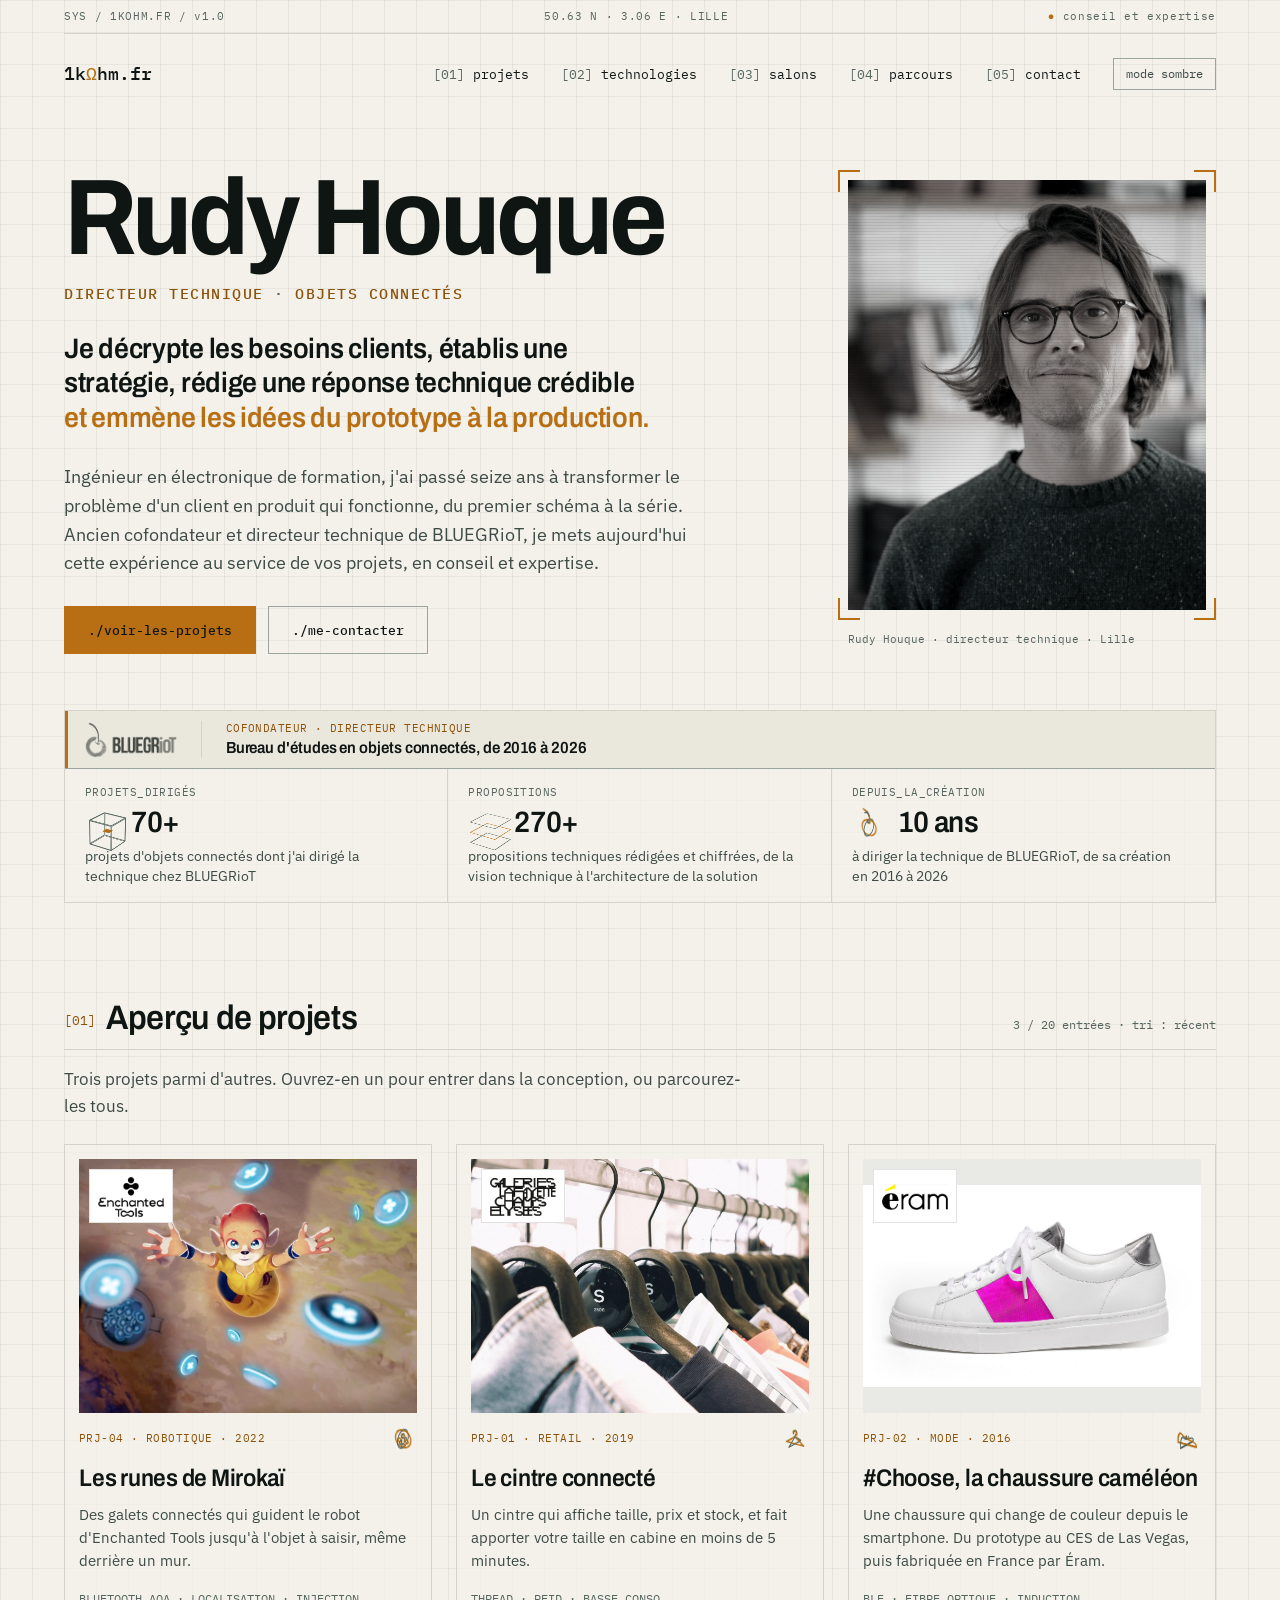
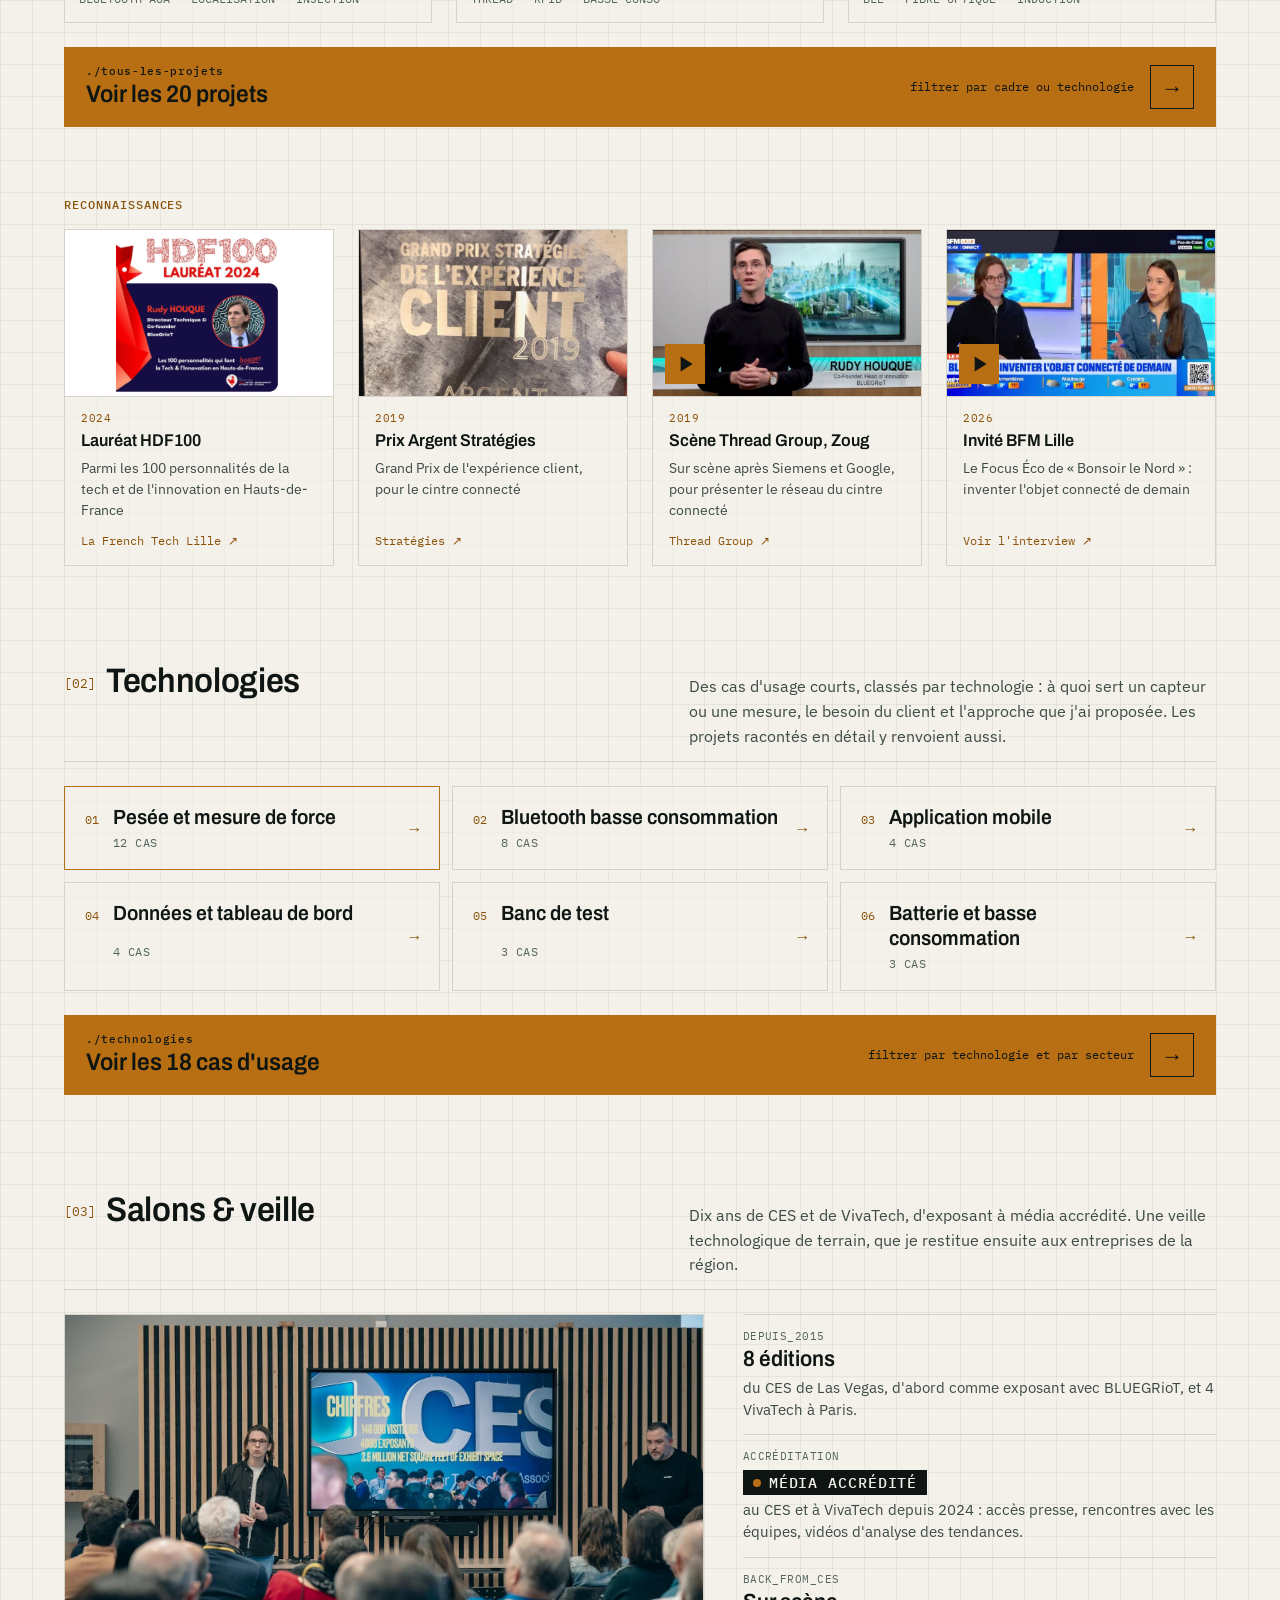
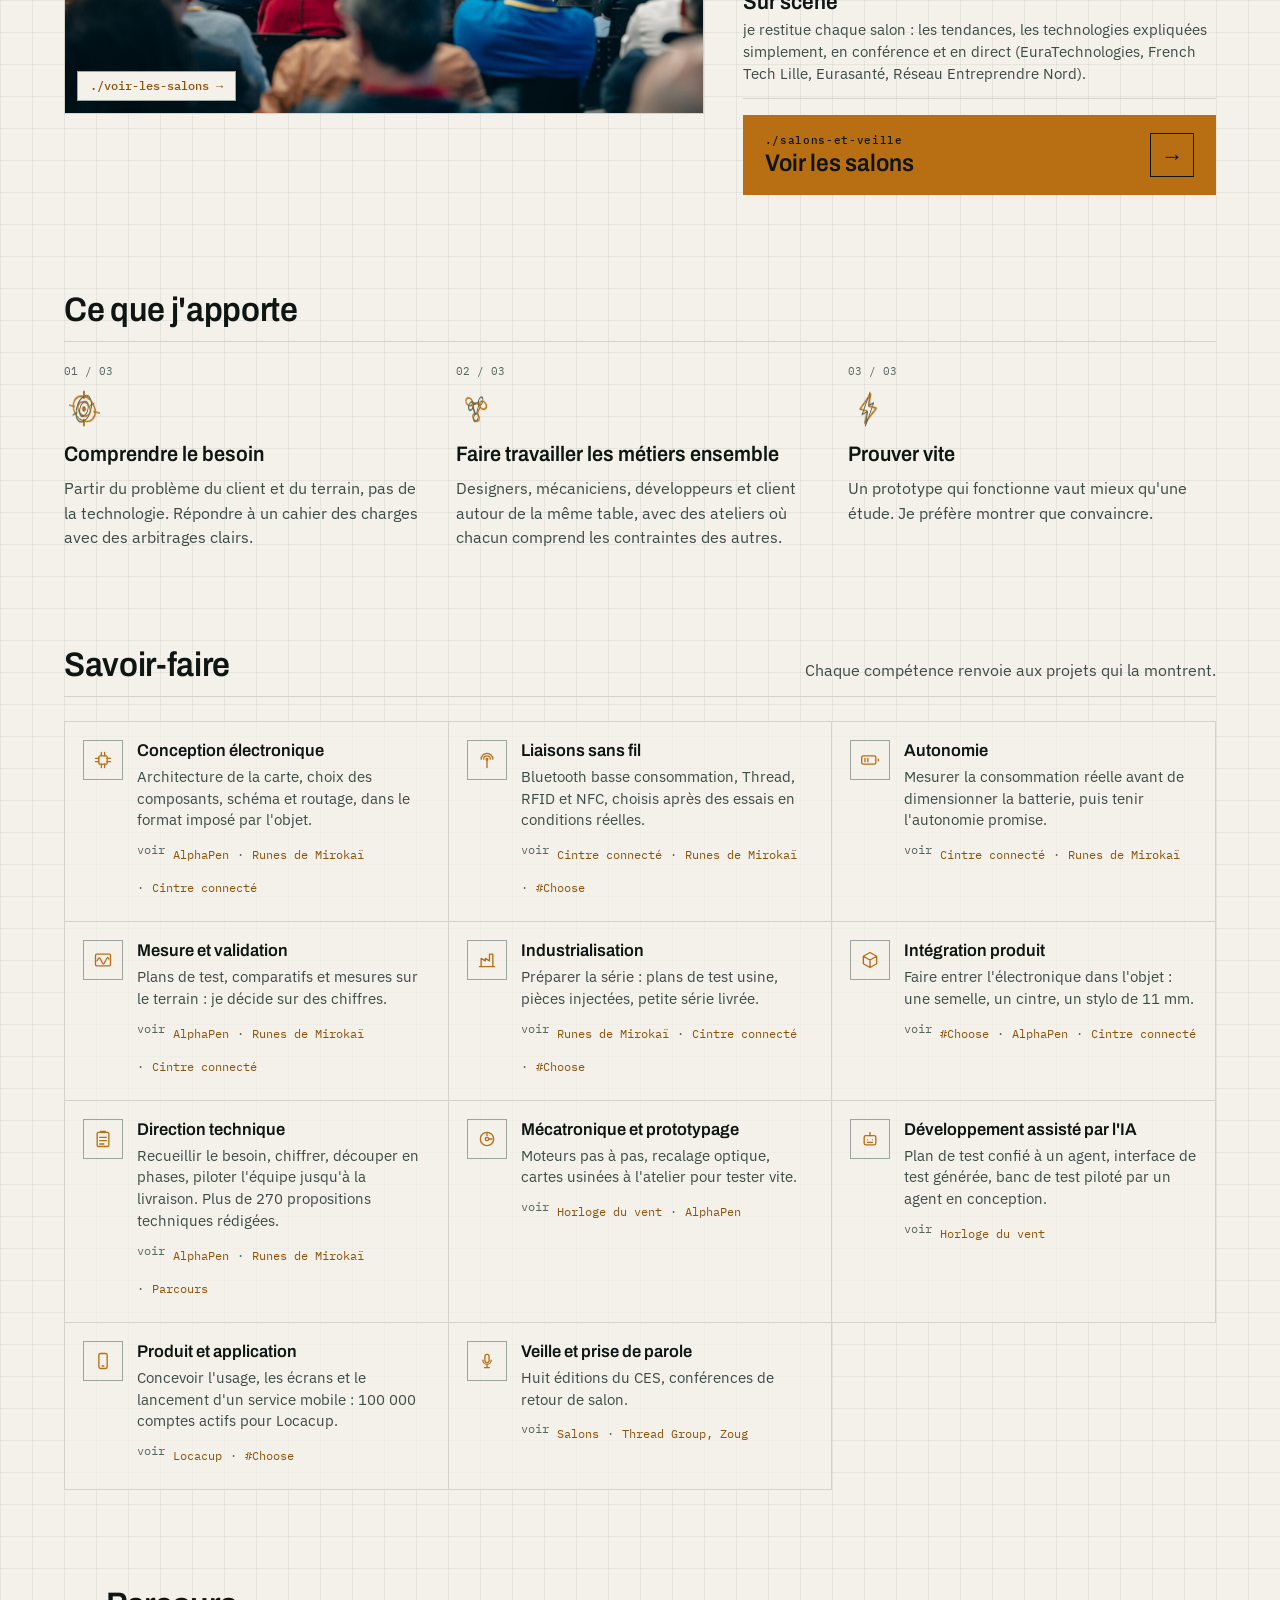
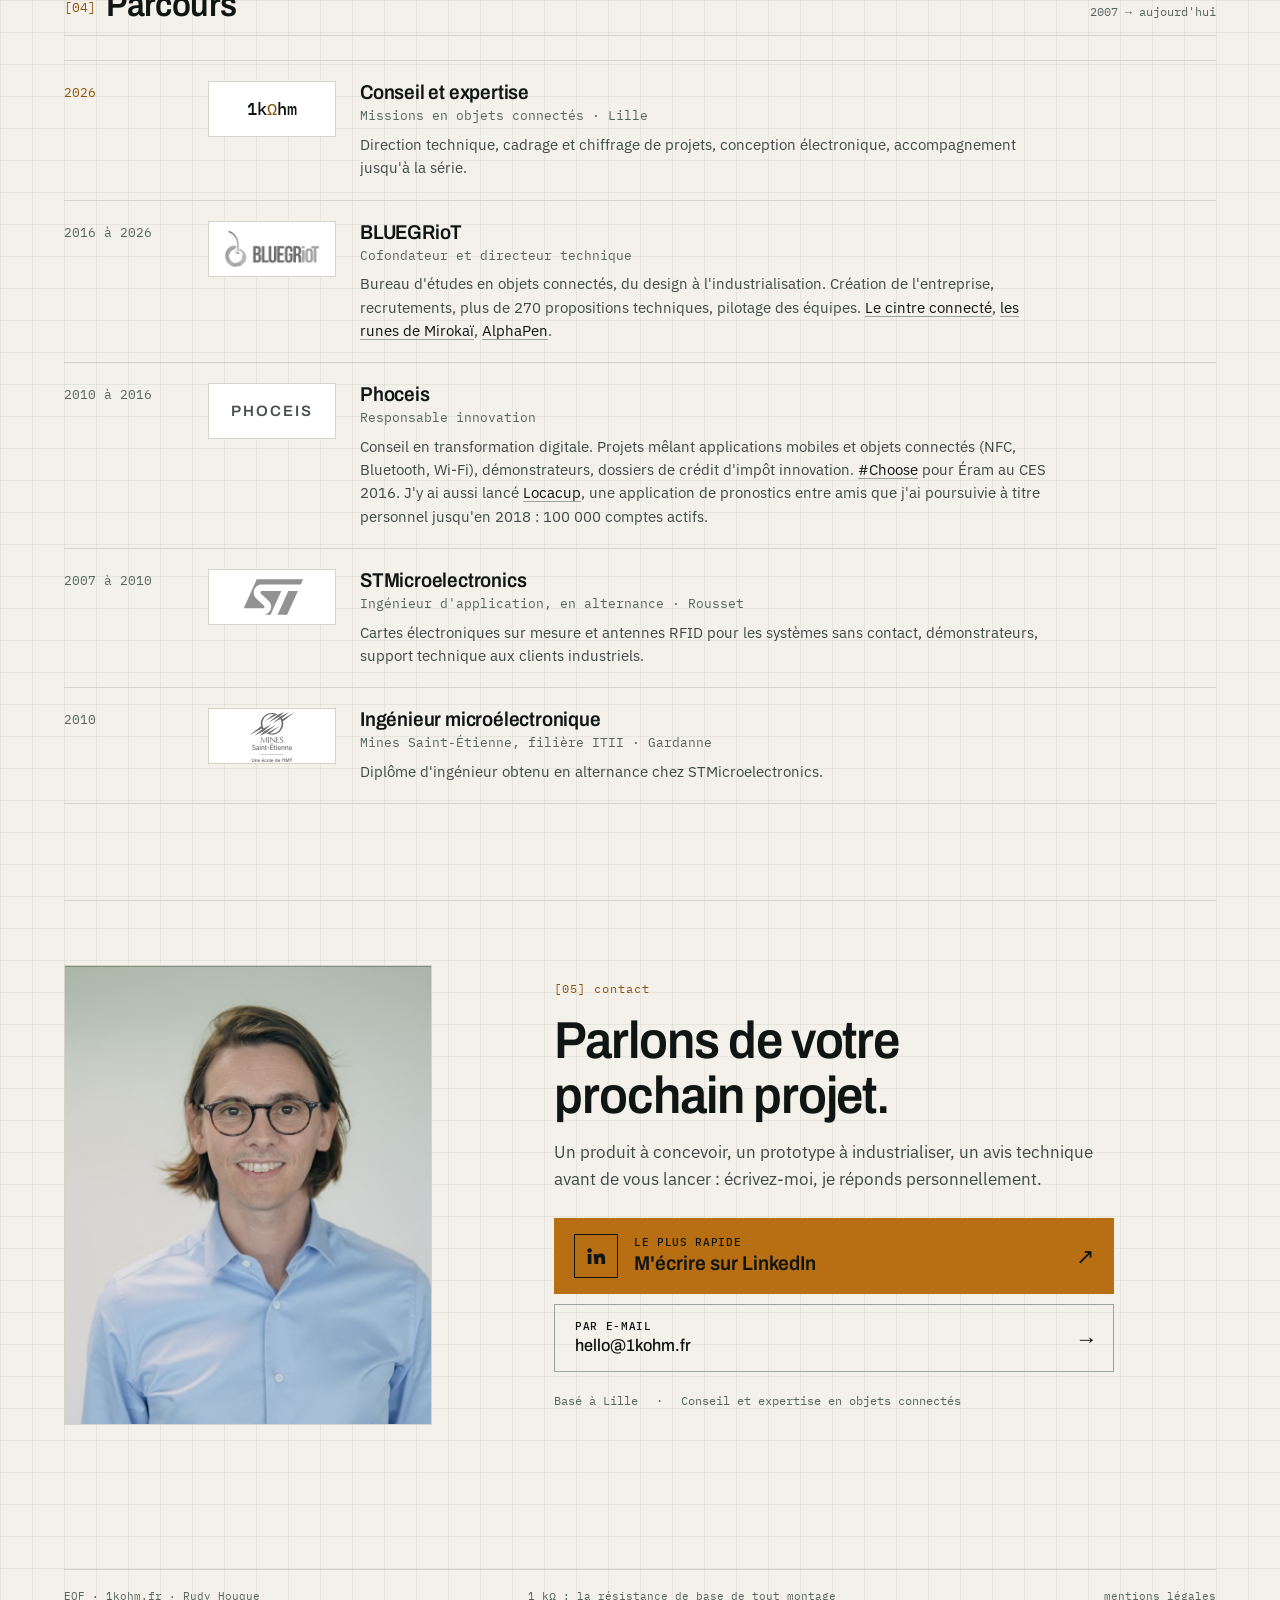
==== commit fce067b0: "Ajoute la rubrique Technologies au menu et replie les filtres - La page /cas-usage/ devient /technol" ====
--- a/index.html
+++ b/index.html
@@ -15,7 +15,7 @@
 <link rel="icon" href="/favicon.svg" type="image/svg+xml">
 <link rel="preload" href="/assets/fonts/archivo-wdth.woff2" as="font" type="font/woff2" crossorigin>
 <script>try{var t=localStorage.getItem('theme');if(t)document.documentElement.setAttribute('data-theme',t)}catch(e){}</script>
-<link rel="stylesheet" href="/assets/site.css?v=20261029">
+<link rel="stylesheet" href="/assets/site.css?v=20261029c">
 <script defer src="https://cloud.umami.is/script.js" data-website-id="324cd797-ee55-44f8-921b-9b1022fabcf0"></script>
 </head>
 <body>
@@ -26,9 +26,10 @@
     <a class="brand" href="/" aria-label="1kΩhm.fr, accueil">1k<span>Ω</span>hm.fr</a>
     <nav class="nav" aria-label="Navigation principale">
       <a href="/projets/"><b>[01]</b> projets</a>
-      <a href="/salons/"><b>[02]</b> salons</a>
-      <a href="/#parcours"><b>[03]</b> parcours</a>
-      <a href="/#contact"><b>[04]</b> contact</a>
+      <a href="/technologies/"><b>[02]</b> technologies</a>
+      <a href="/salons/"><b>[03]</b> salons</a>
+      <a href="/#parcours"><b>[04]</b> parcours</a>
+      <a href="/#contact"><b>[05]</b> contact</a>
     </nav>
     <button class="theme" id="themeBtn" type="button">mode sombre</button>
   </header>
@@ -115,9 +116,18 @@
         <a class="aw" href="https://youtu.be/-MbvShF2enQ" target="_blank" rel="noopener"><figure class="aw-pic"><img loading="lazy" src="/img/autres/reco-bfm.jpg" alt="Rudy Houque invité du Focus Éco de BFM Lille"><span class="aw-play" aria-hidden="true"><svg viewBox="0 0 24 24"><path d="M8 5v14l11-7z" fill="currentColor"/></svg></span></figure><div class="aw-t"><p><time>2026</time>Invité BFM Lille</p><span>Le Focus Éco de « Bonsoir le Nord » : inventer l'objet connecté de demain</span><b>Voir l'interview <i aria-hidden="true">↗</i></b></div></a>
     </section>
 
+    <section class="block" id="technologies" aria-labelledby="h-tech">
+      <div class="head">
+        <h2 id="h-tech"><b>[02]</b>Technologies</h2>
+        <p>Des cas d'usage courts, classés par technologie : à quoi sert un capteur ou une mesure, le besoin du client et l'approche que j'ai proposée. Les projets racontés en détail y renvoient aussi.</p>
+      </div>
+      <ul class="th-list" id="techHome"></ul>
+      <a class="allp" href="/technologies/"><span class="allp-t"><small>./technologies</small><span>Voir les <span id="techCount">18</span> cas d'usage</span></span><span class="allp-s">filtrer par technologie et par secteur</span><span class="allp-a" aria-hidden="true">→</span></a>
+    </section>
+
     <section class="block" id="veille" aria-labelledby="h-veille">
       <div class="head">
-        <h2 id="h-veille"><b>[02]</b>Salons &amp; veille</h2>
+        <h2 id="h-veille"><b>[03]</b>Salons &amp; veille</h2>
         <!-- JUGE-CES-2027 masqué jusqu'à la galerie des juges sur CES.tech : d'exposant à juge --><p>Dix ans de CES et de VivaTech, d'exposant à média accrédité. Une veille technologique de terrain, que je restitue ensuite aux entreprises de la région.</p>
       </div>
 
@@ -174,7 +184,7 @@
     </section>
 
     <section class="block" id="parcours" aria-labelledby="h-parcours">
-      <div class="head"><h2 id="h-parcours"><b>[03]</b>Parcours</h2><span class="hmeta">2007 → aujourd'hui</span></div>
+      <div class="head"><h2 id="h-parcours"><b>[04]</b>Parcours</h2><span class="hmeta">2007 → aujourd'hui</span></div>
       <ol class="path">
         <li class="now"><time>2026</time><span class="plg txt"><span class="brand-m">1k<span>Ω</span>hm</span></span><div><h3>Conseil et expertise</h3><p class="role">Missions en objets connectés · Lille</p><p>Direction technique, cadrage et chiffrage de projets, conception électronique, accompagnement jusqu'à la série.</p></div></li>
         <li><time>2016 à 2026</time><span class="plg"><img src="/img/logos/bluegriot.png" alt="BLUEGRioT"></span><div><h3>BLUEGRioT</h3><p class="role">Cofondateur et directeur technique</p><p>Bureau d'études en objets connectés, du design à l'industrialisation. Création de l'entreprise, recrutements, plus de 270 propositions techniques, pilotage des équipes. <a href="/cintre-connecte/">Le cintre connecté</a>, <a href="/enchanted-tools/">les runes de Mirokaï</a>, <a href="/alphapen/">AlphaPen</a>.</p></div></li>
@@ -187,7 +197,7 @@
     <section class="contact" id="contact" aria-labelledby="h-contact">
       <figure class="c-pic"><img loading="lazy" src="/img/autres/portrait-contact.jpg" alt="Rudy Houque, souriant, en chemise bleue"></figure>
       <div class="c-body">
-        <span class="kicker">[04] contact</span>
+        <span class="kicker">[05] contact</span>
         <h2 id="h-contact">Parlons de votre prochain projet.</h2>
         <p class="c-lede">Un produit à concevoir, un prototype à industrialiser, un avis technique avant de vous lancer : écrivez-moi, je réponds personnellement.</p>
         <div class="c-actions">
@@ -202,6 +212,7 @@
 <footer class="foot"><div class="wrap"><div><span>EOF · 1kohm.fr · Rudy Houque</span><span>1 kΩ : la résistance de base de tout montage</span><a href="/mentions-legales/">mentions légales</a></div></div></footer>
 
 <div class="lb" id="lb" hidden role="dialog" aria-modal="true" aria-label="Visionneuse photo"><button class="close" id="lbClose" type="button">fermer [échap]</button><button class="nav-b prev" id="lbPrev" type="button" aria-label="Photo précédente">‹</button><figure><img id="lbImg" alt=""><figcaption id="lbCap"></figcaption><div class="count" id="lbCount"></div></figure><button class="nav-b next-b" id="lbNext" type="button" aria-label="Photo suivante">›</button></div>
-<script src="/assets/site.js?v=20261015o" defer></script>
+<script src="/assets/cas-usage.js?v=20261029b" defer></script>
+<script src="/assets/site.js?v=20261029b" defer></script>
 </body>
 </html>
--- a/assets/site.css
+++ b/assets/site.css
@@ -735,7 +735,7 @@
   .sfgrid{grid-template-columns:repeat(2,minmax(0,1fr))}
   .top{grid-template-columns:1fr auto;grid-template-areas:"brand theme" "nav nav";min-height:0;padding-block:var(--s4) var(--s3)}
   .brand{grid-area:brand}.theme{grid-area:theme}
-  .nav{grid-area:nav;display:grid;grid-template-columns:repeat(4,minmax(0,1fr));gap:0;border:1px solid var(--line);font-size:12.5px}
+  .nav{grid-area:nav;display:grid;grid-template-columns:repeat(5,minmax(0,1fr));gap:0;border:1px solid var(--line);font-size:12.5px}
   .nav a{display:flex;flex-direction:column;align-items:flex-start;gap:4px;padding:10px;border-right:1px solid var(--line);min-height:52px}
   .nav a:last-child{border-right:0}
   .hero-txt,.p-hero > div{grid-column:1/-1}
@@ -896,3 +896,34 @@
 .cu-dial .nd{stroke:var(--accent);stroke-width:1.6;transform-origin:24px 25px;transform:rotate(var(--a));animation:cu-needle var(--d) cubic-bezier(.22,1,.36,1) infinite alternate}
 @keyframes cu-needle{0%,12%{transform:rotate(-90deg)}88%,100%{transform:rotate(var(--a))}}
 @media (prefers-reduced-motion:reduce){.cu-dial .nd{animation:none}}
+/* accueil : bloc Technologies */
+.th-list{list-style:none;margin:0;padding:0;display:grid;grid-template-columns:repeat(3,minmax(0,1fr));gap:12px}
+.th{display:grid;grid-template-columns:auto 1fr auto;grid-template-rows:auto auto;gap:6px 14px;align-items:baseline;height:100%;padding:18px 20px;border:1px solid var(--line);background:var(--panel);color:var(--ink);text-decoration:none;transition:transform var(--t-hover) var(--ease-out),border-color var(--t-hover) ease-out}
+.th-n{grid-row:1/3;font:400 12px/1 var(--f-mono);color:var(--accent-text)}
+.th-t{font:600 clamp(18px,1.6vw,21px)/1.2 var(--f-display);font-stretch:92%}
+.th-a{grid-row:1/3;align-self:center;font:500 16px/1 var(--f-mono);color:var(--accent-text);transition:transform var(--t-hover) var(--ease-out)}
+.th-c{grid-column:2;font:400 12px/1.3 var(--f-mono);color:var(--label);text-transform:uppercase;letter-spacing:.04em}
+.th-1{border-color:var(--accent)}
+@media (hover:hover){.th:hover{transform:translateY(-3px);border-color:var(--accent)}.th:hover .th-t{color:var(--accent-text)}.th:hover .th-a{transform:translateX(4px)}}
+@media (max-width:900px){.th-list{grid-template-columns:1fr 1fr}}
+@media (max-width:640px){.th-list{grid-template-columns:1fr;gap:8px}.th{padding:14px 16px}}
+@media (prefers-reduced-motion:reduce){.th,.th-a{transition:none}.th:hover,.th:hover .th-a{transform:none}}
+/* menu à cinq entrées sur téléphone : trois en haut, deux en bas */
+@media (max-width:640px){
+  .nav{grid-template-columns:repeat(6,minmax(0,1fr))}
+  .nav a{grid-column:span 2}
+  .nav a:nth-child(n+4){grid-column:span 3;border-top:1px solid var(--line)}
+  .nav a:nth-child(3){border-right:0}
+}
+.th-n{grid-column:1;grid-row:1/3}
+.th-t{grid-column:2;grid-row:1;text-align:left}
+.th-c{grid-column:2;grid-row:2}
+.th-a{grid-column:3;grid-row:1/3}
+/* filtres repliés (Projets, Technologies) */
+.chips{--rows:2}
+.chips.clamp{max-height:calc(var(--rows) * 36px + (var(--rows) - 1) * 6px);overflow:hidden}
+.chips .off{visibility:hidden}
+.chips-more{grid-column:2;justify-self:start;background:none;border:0;padding:0 2px;min-height:32px;font:500 12.5px/1 var(--f-mono);color:var(--accent-text);cursor:pointer;text-decoration:underline;text-underline-offset:3px}
+.chips-more[hidden]{display:none}
+@media (max-width:900px){.chips-more{grid-column:1}}
+@media (max-width:640px){.chips{--rows:3}}
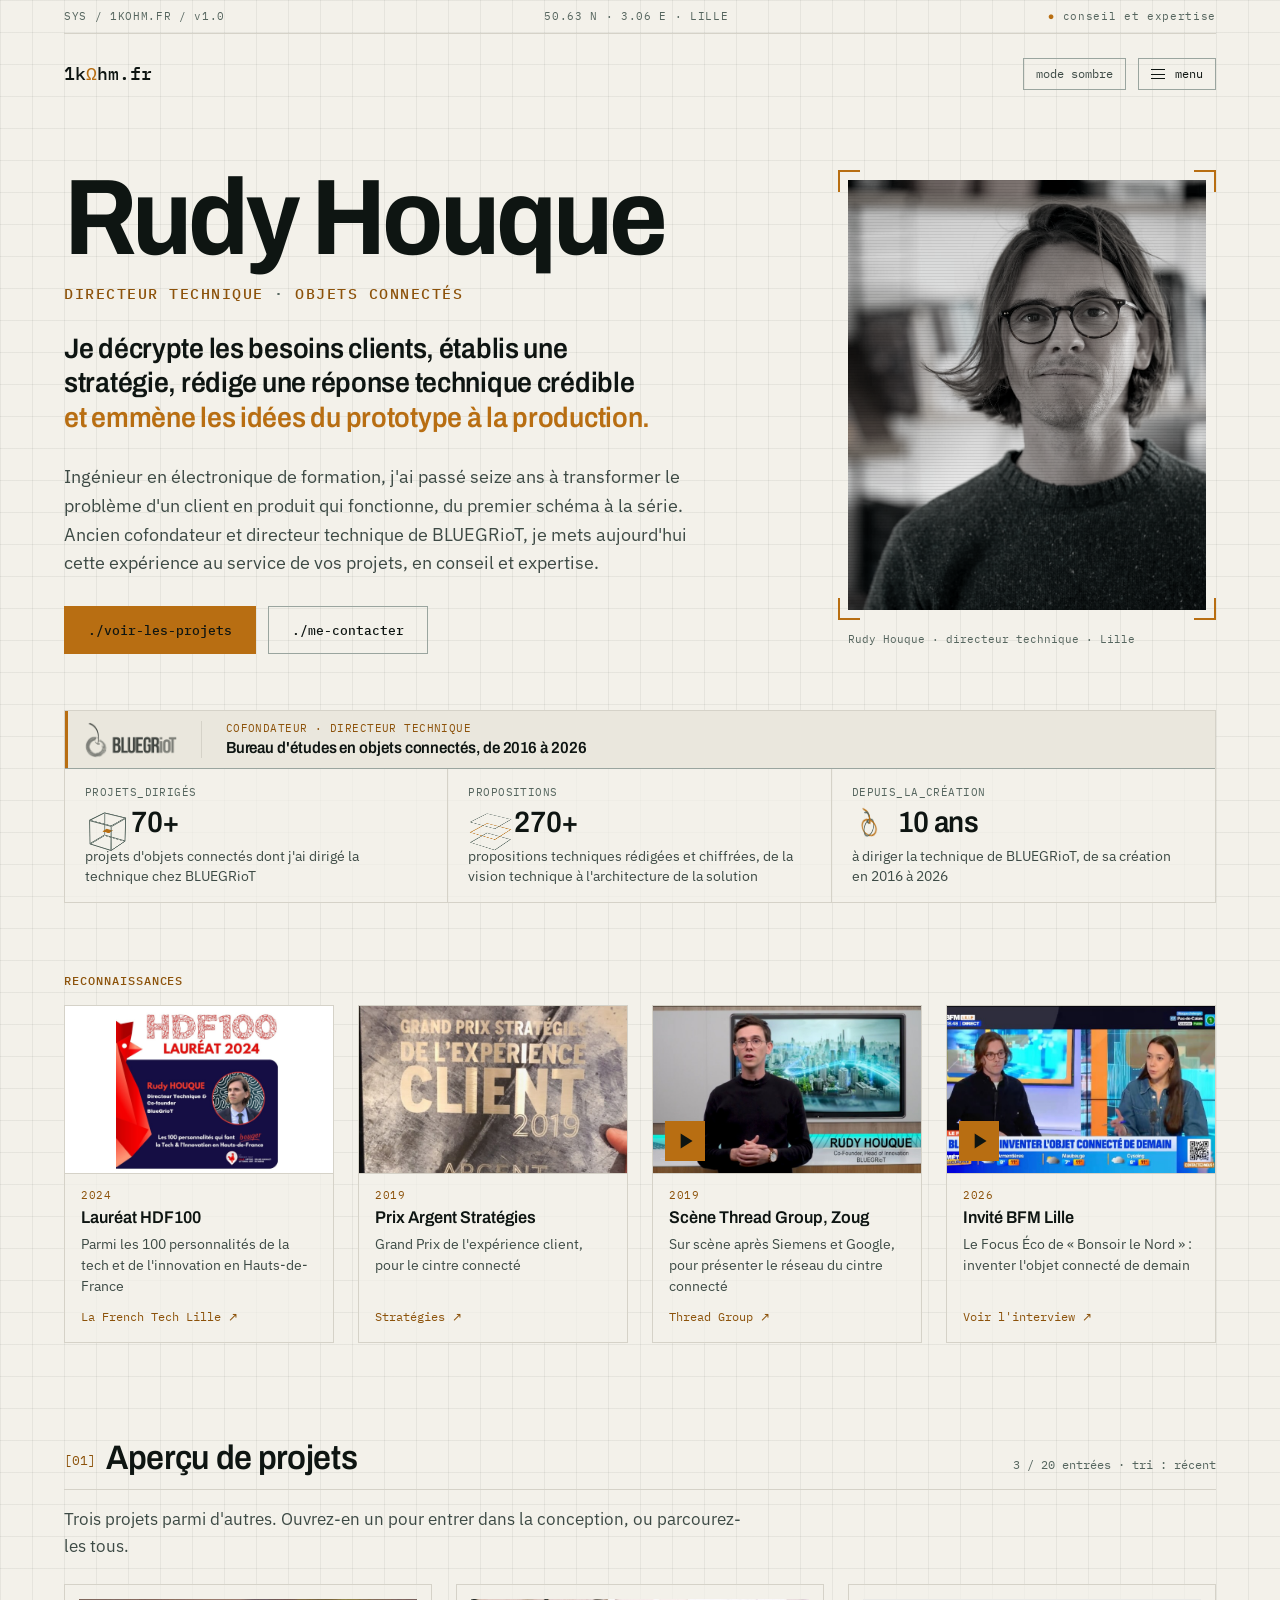
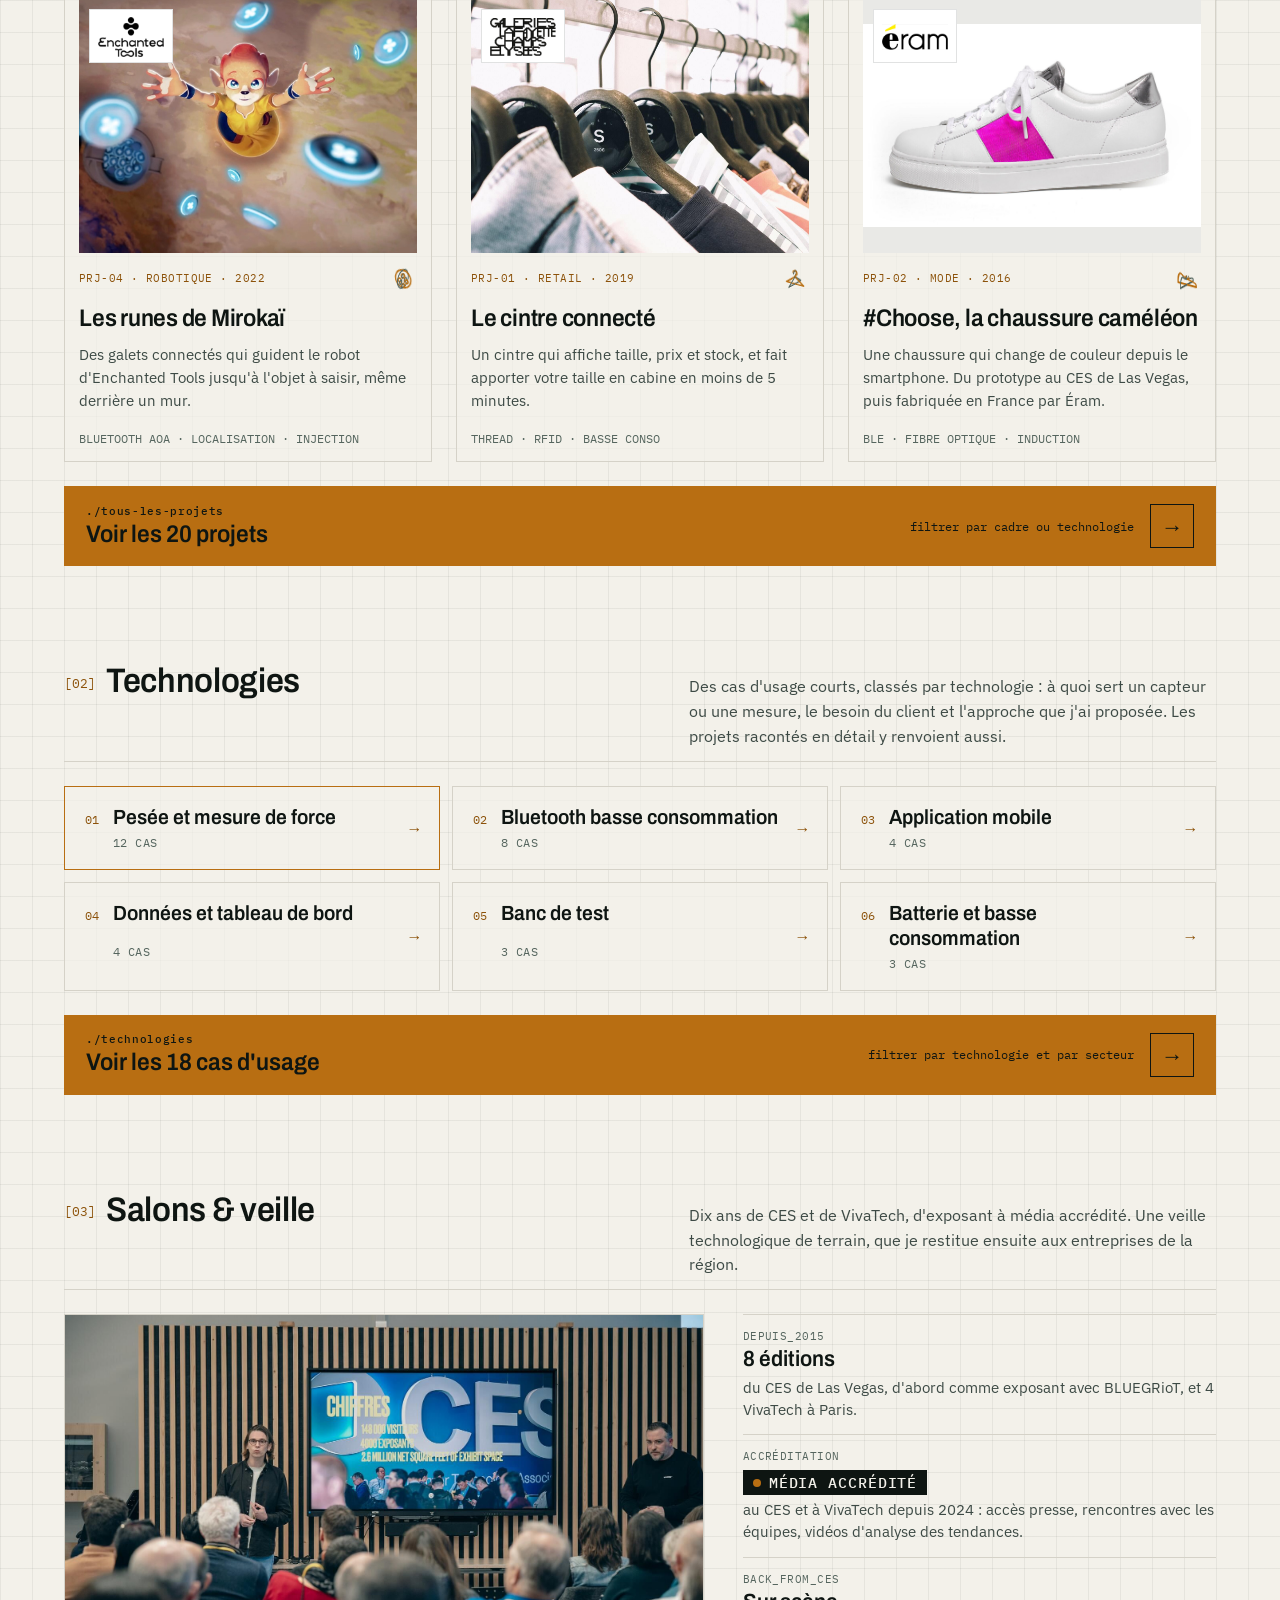
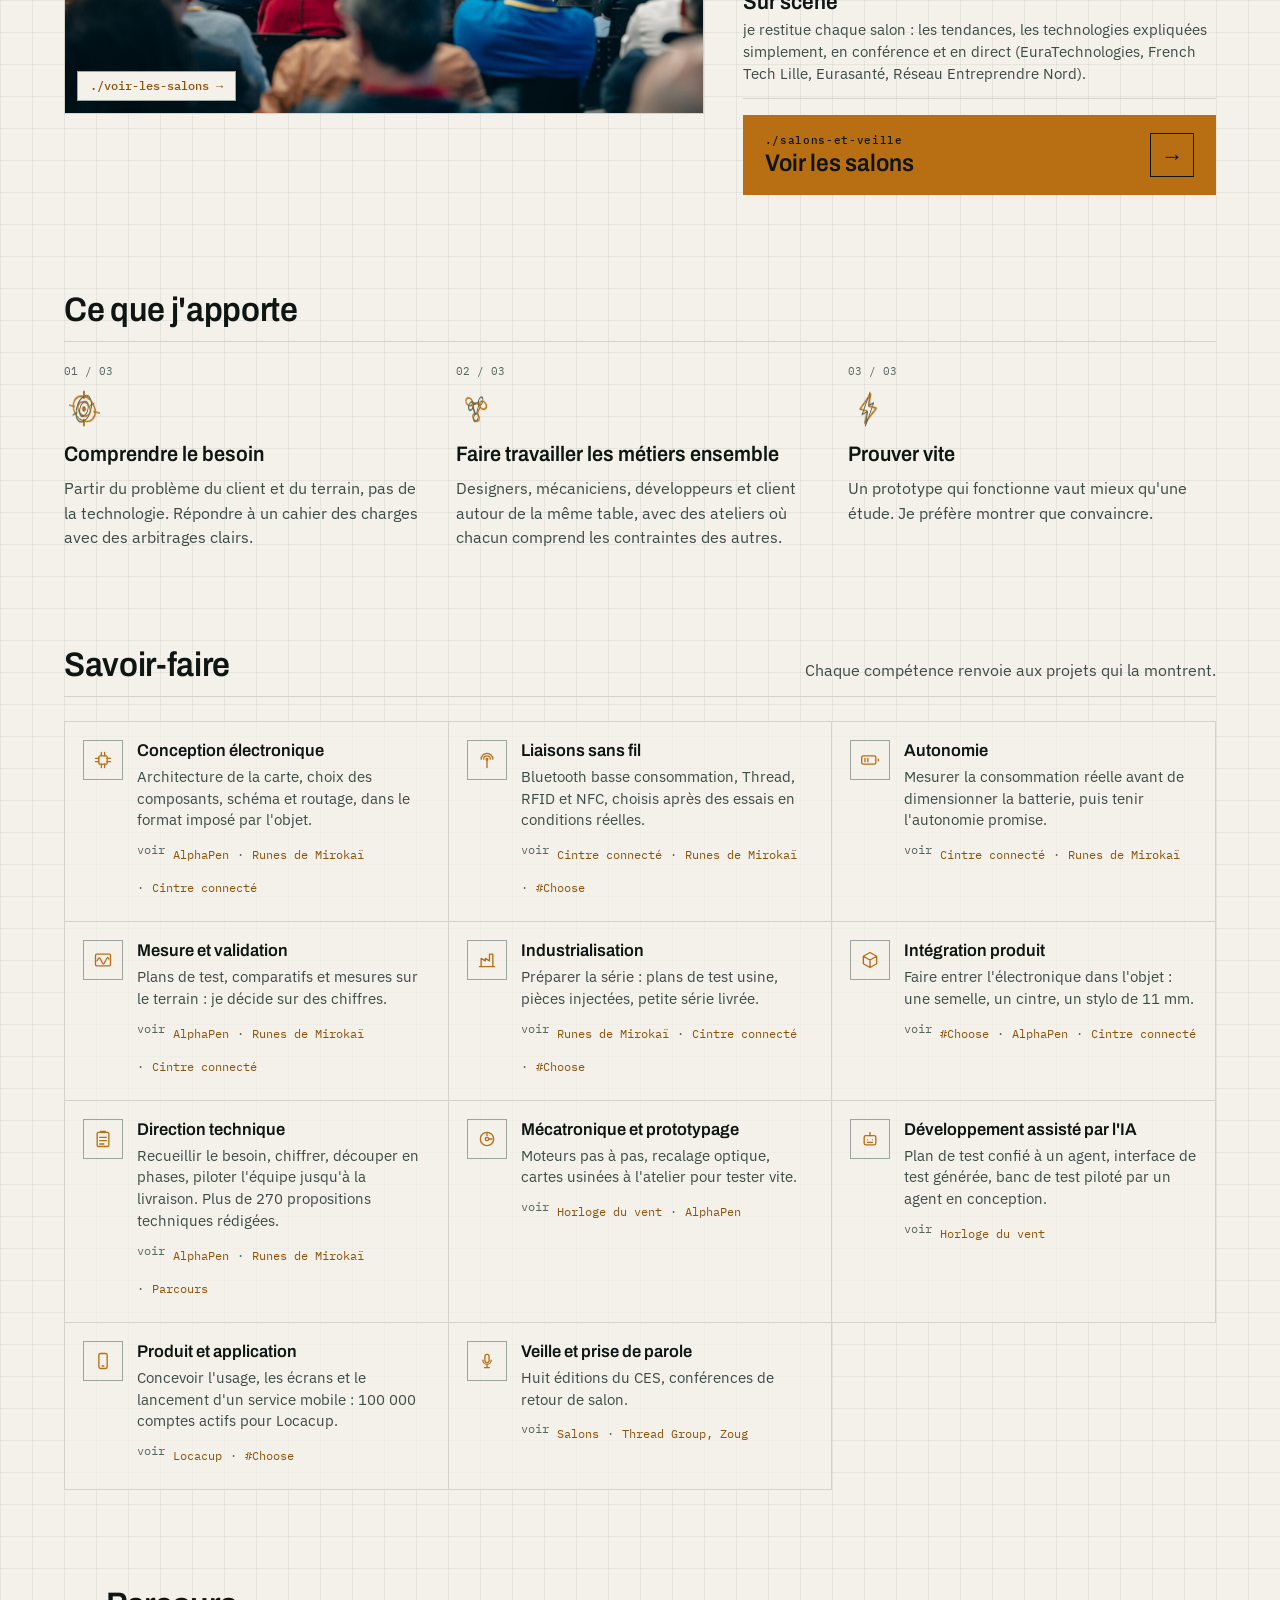
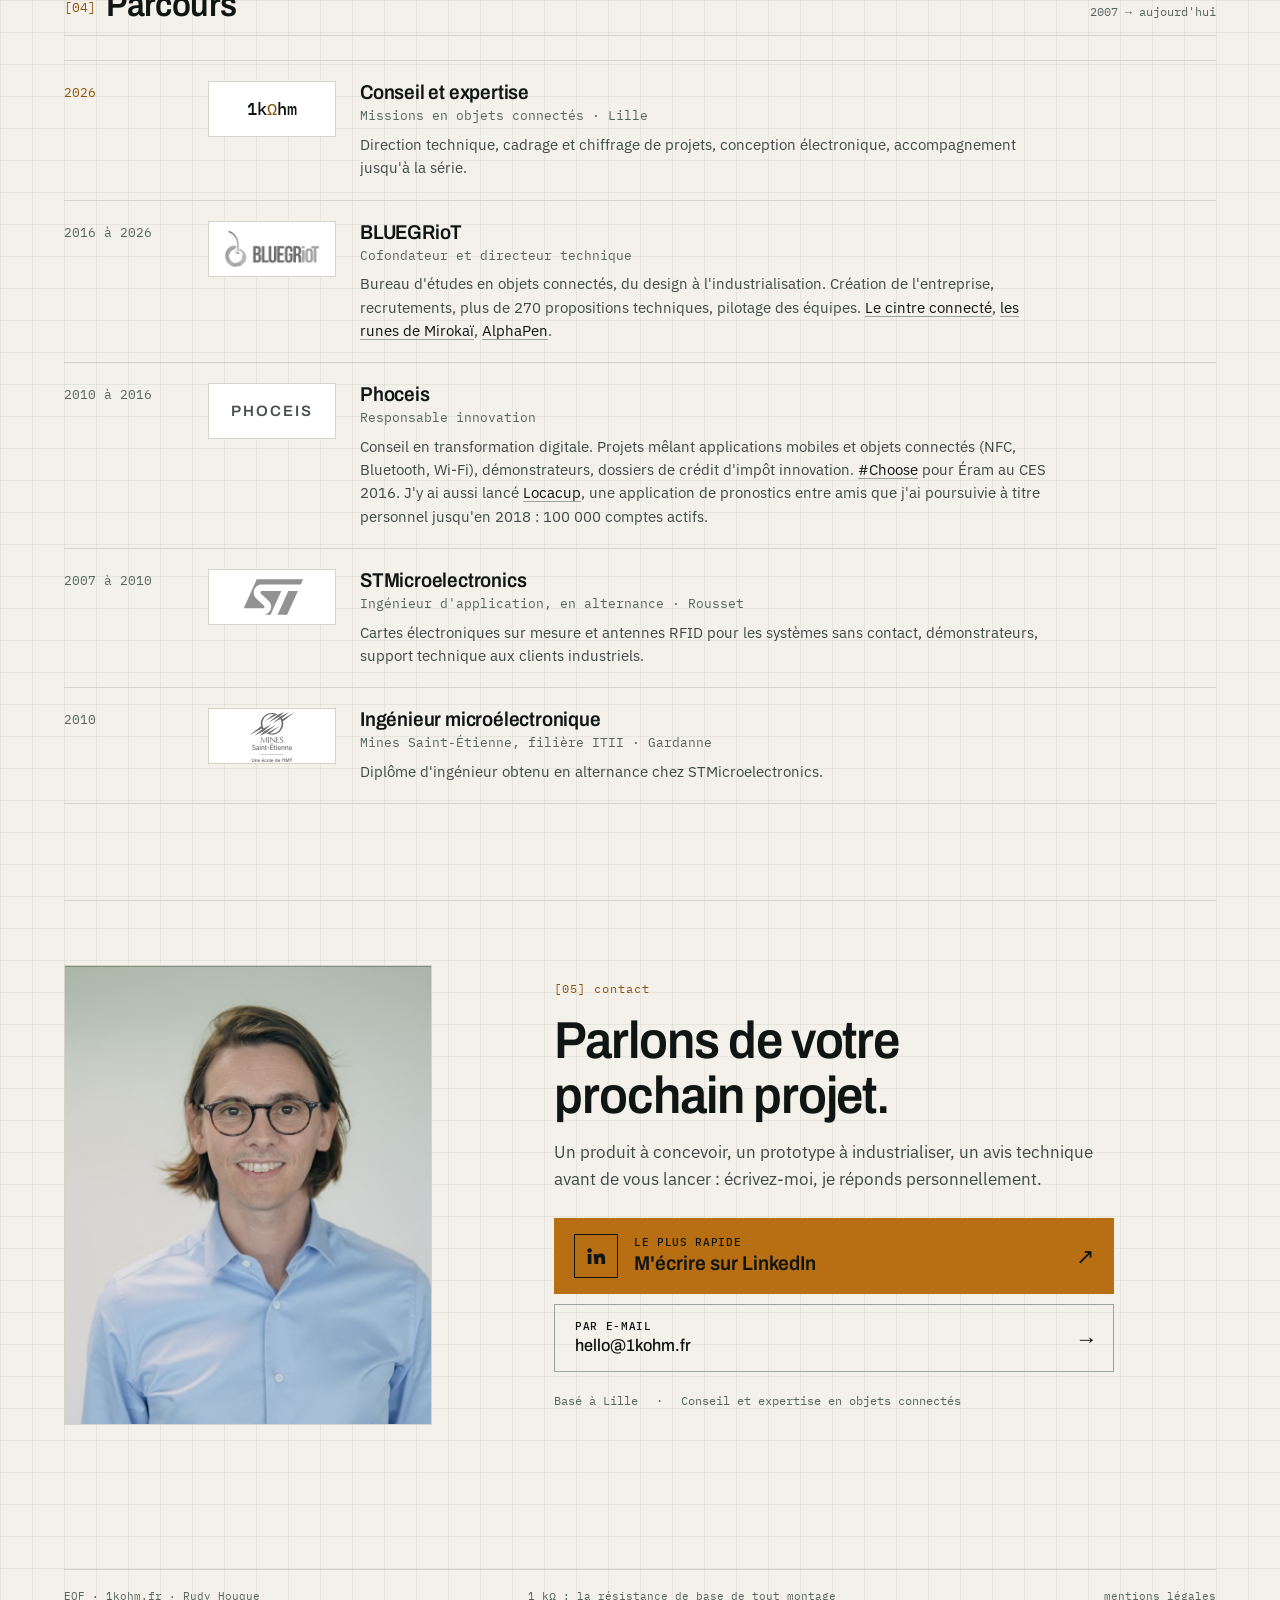
==== commit 392933c6: "Menu replié en hamburger et Reconnaissances avant les projets sur l'accueil Co-Authored-By: Claude O" ====
--- a/index.html
+++ b/index.html
@@ -14,8 +14,8 @@
 <meta property="og:image" content="https://1kohm.fr/img/autres/portrait-vert.jpg">
 <link rel="icon" href="/favicon.svg" type="image/svg+xml">
 <link rel="preload" href="/assets/fonts/archivo-wdth.woff2" as="font" type="font/woff2" crossorigin>
-<script>try{var t=localStorage.getItem('theme');if(t)document.documentElement.setAttribute('data-theme',t)}catch(e){}</script>
-<link rel="stylesheet" href="/assets/site.css?v=20261029c">
+<script>document.documentElement.classList.add('js');try{var t=localStorage.getItem('theme');if(t)document.documentElement.setAttribute('data-theme',t)}catch(e){}</script>
+<link rel="stylesheet" href="/assets/site.css?v=20261030">
 <script defer src="https://cloud.umami.is/script.js" data-website-id="324cd797-ee55-44f8-921b-9b1022fabcf0"></script>
 </head>
 <body>
@@ -24,7 +24,7 @@
 <div class="wrap">
   <header class="top">
     <a class="brand" href="/" aria-label="1kΩhm.fr, accueil">1k<span>Ω</span>hm.fr</a>
-    <nav class="nav" aria-label="Navigation principale">
+    <nav class="nav" id="nav" aria-label="Navigation principale">
       <a href="/projets/"><b>[01]</b> projets</a>
       <a href="/technologies/"><b>[02]</b> technologies</a>
       <a href="/salons/"><b>[03]</b> salons</a>
@@ -32,6 +32,7 @@
       <a href="/#contact"><b>[05]</b> contact</a>
     </nav>
     <button class="theme" id="themeBtn" type="button">mode sombre</button>
+    <button class="menu-btn" id="menuBtn" type="button" aria-expanded="false" aria-controls="nav"><span class="menu-ico" aria-hidden="true"><i></i><i></i><i></i></span><span class="menu-lbl">menu</span></button>
   </header>
 </div>
 
@@ -74,6 +75,14 @@
         <div class="v"><span class="ico" aria-hidden="true"><span class="rig flat cherry"><svg viewBox="0 0 48 48"><path d="M24 19a12 12 0 1 0 .01 0M14 5c8 1 12 7 11.5 19M25.5 24c-2 0-4-1-5-3"/></svg><svg viewBox="0 0 48 48"><path d="M24 19a12 12 0 1 0 .01 0M14 5c8 1 12 7 11.5 19M25.5 24c-2 0-4-1-5-3"/></svg></span></span><b>10 ans</b></div>
         <span>à diriger la technique de BLUEGRioT, de sa création en 2016 à 2026</span>
       </div>
+    </section>
+
+    <section class="awards" aria-labelledby="h-awards">
+      <h2 id="h-awards" class="aw-head">Reconnaissances</h2>
+        <a class="aw" href="https://www.lafrenchtechlille.com/hdf100" target="_blank" rel="noopener"><figure class="aw-pic"><img loading="lazy" src="/img/autres/reco-hdf100.jpg" style="object-fit:contain;background:#fff" alt="Visuel lauréat HDF100 2024 de Rudy Houque, French Tech Lille"></figure><div class="aw-t"><p><time>2024</time>Lauréat HDF100</p><span>Parmi les 100 personnalités de la tech et de l'innovation en Hauts-de-France</span><b>La French Tech Lille <i aria-hidden="true">↗</i></b></div></a>
+        <a class="aw" href="https://www.strategies.fr/creations/bluegriot-pour-galeries-lafayette-champs-elysees-cintre-connecte" target="_blank" rel="noopener"><figure class="aw-pic"><img loading="lazy" src="/img/autres/reco-strategies.jpg" style="object-position:50% 6%" alt="Plaque du Grand Prix Stratégies de l'expérience client 2019, prix Argent"></figure><div class="aw-t"><p><time>2019</time>Prix Argent Stratégies</p><span>Grand Prix de l'expérience client, pour le cintre connecté</span><b>Stratégies <i aria-hidden="true">↗</i></b></div></a>
+        <a class="aw" href="https://threadgroup.org/newsroom/case-studies/bluegriot" target="_blank" rel="noopener"><figure class="aw-pic"><img loading="lazy" src="/img/autres/reco-thread.jpg" alt="Rudy Houque présente le cintre connecté en vidéo pour le Thread Group"><span class="aw-play" aria-hidden="true"><svg viewBox="0 0 24 24"><path d="M8 5v14l11-7z" fill="currentColor"/></svg></span></figure><div class="aw-t"><p><time>2019</time>Scène Thread Group, Zoug</p><span>Sur scène après Siemens et Google, pour présenter le réseau du cintre connecté</span><b>Thread Group <i aria-hidden="true">↗</i></b></div></a>
+        <a class="aw" href="https://youtu.be/-MbvShF2enQ" target="_blank" rel="noopener"><figure class="aw-pic"><img loading="lazy" src="/img/autres/reco-bfm.jpg" alt="Rudy Houque invité du Focus Éco de BFM Lille"><span class="aw-play" aria-hidden="true"><svg viewBox="0 0 24 24"><path d="M8 5v14l11-7z" fill="currentColor"/></svg></span></figure><div class="aw-t"><p><time>2026</time>Invité BFM Lille</p><span>Le Focus Éco de « Bonsoir le Nord » : inventer l'objet connecté de demain</span><b>Voir l'interview <i aria-hidden="true">↗</i></b></div></a>
     </section>
 
     <section class="block" id="projets" aria-labelledby="h-projets">
@@ -108,14 +117,6 @@
       <a class="allp" href="/projets/"><span class="allp-t"><small>./tous-les-projets</small><span>Voir les <span class="js-count">6</span> projets</span></span><span class="allp-s">filtrer par cadre ou technologie</span><span class="allp-a" aria-hidden="true">→</span></a>
     </section>
 
-    <section class="awards" aria-labelledby="h-awards">
-      <h2 id="h-awards" class="aw-head">Reconnaissances</h2>
-        <a class="aw" href="https://www.lafrenchtechlille.com/hdf100" target="_blank" rel="noopener"><figure class="aw-pic"><img loading="lazy" src="/img/autres/reco-hdf100.jpg" style="object-fit:contain;background:#fff" alt="Visuel lauréat HDF100 2024 de Rudy Houque, French Tech Lille"></figure><div class="aw-t"><p><time>2024</time>Lauréat HDF100</p><span>Parmi les 100 personnalités de la tech et de l'innovation en Hauts-de-France</span><b>La French Tech Lille <i aria-hidden="true">↗</i></b></div></a>
-        <a class="aw" href="https://www.strategies.fr/creations/bluegriot-pour-galeries-lafayette-champs-elysees-cintre-connecte" target="_blank" rel="noopener"><figure class="aw-pic"><img loading="lazy" src="/img/autres/reco-strategies.jpg" style="object-position:50% 6%" alt="Plaque du Grand Prix Stratégies de l'expérience client 2019, prix Argent"></figure><div class="aw-t"><p><time>2019</time>Prix Argent Stratégies</p><span>Grand Prix de l'expérience client, pour le cintre connecté</span><b>Stratégies <i aria-hidden="true">↗</i></b></div></a>
-        <a class="aw" href="https://threadgroup.org/newsroom/case-studies/bluegriot" target="_blank" rel="noopener"><figure class="aw-pic"><img loading="lazy" src="/img/autres/reco-thread.jpg" alt="Rudy Houque présente le cintre connecté en vidéo pour le Thread Group"><span class="aw-play" aria-hidden="true"><svg viewBox="0 0 24 24"><path d="M8 5v14l11-7z" fill="currentColor"/></svg></span></figure><div class="aw-t"><p><time>2019</time>Scène Thread Group, Zoug</p><span>Sur scène après Siemens et Google, pour présenter le réseau du cintre connecté</span><b>Thread Group <i aria-hidden="true">↗</i></b></div></a>
-        <a class="aw" href="https://youtu.be/-MbvShF2enQ" target="_blank" rel="noopener"><figure class="aw-pic"><img loading="lazy" src="/img/autres/reco-bfm.jpg" alt="Rudy Houque invité du Focus Éco de BFM Lille"><span class="aw-play" aria-hidden="true"><svg viewBox="0 0 24 24"><path d="M8 5v14l11-7z" fill="currentColor"/></svg></span></figure><div class="aw-t"><p><time>2026</time>Invité BFM Lille</p><span>Le Focus Éco de « Bonsoir le Nord » : inventer l'objet connecté de demain</span><b>Voir l'interview <i aria-hidden="true">↗</i></b></div></a>
-    </section>
-
     <section class="block" id="technologies" aria-labelledby="h-tech">
       <div class="head">
         <h2 id="h-tech"><b>[02]</b>Technologies</h2>
@@ -213,6 +214,6 @@
 
 <div class="lb" id="lb" hidden role="dialog" aria-modal="true" aria-label="Visionneuse photo"><button class="close" id="lbClose" type="button">fermer [échap]</button><button class="nav-b prev" id="lbPrev" type="button" aria-label="Photo précédente">‹</button><figure><img id="lbImg" alt=""><figcaption id="lbCap"></figcaption><div class="count" id="lbCount"></div></figure><button class="nav-b next-b" id="lbNext" type="button" aria-label="Photo suivante">›</button></div>
 <script src="/assets/cas-usage.js?v=20261029b" defer></script>
-<script src="/assets/site.js?v=20261029b" defer></script>
+<script src="/assets/site.js?v=20261030" defer></script>
 </body>
 </html>
--- a/assets/site.css
+++ b/assets/site.css
@@ -927,3 +927,27 @@
 .chips-more[hidden]{display:none}
 @media (max-width:900px){.chips-more{grid-column:1}}
 @media (max-width:640px){.chips{--rows:3}}
+
+/* ===== MENU REPLIÉ (hamburger) =====
+   Sans JavaScript, le menu reste déplié (règles plus haut). */
+.menu-btn{display:none}
+.js .top{position:relative;z-index:40;grid-template-columns:1fr auto auto;grid-template-areas:none;gap:var(--s3)}
+.js .brand,.js .theme{grid-area:auto}
+.js .menu-btn{display:inline-flex;align-items:center;gap:10px;border:1px solid var(--line-2);background:transparent;padding:9px 12px;font:400 12px/1 var(--f-mono);color:var(--ink);cursor:pointer;white-space:nowrap;transition:color var(--t-hover) ease-out,border-color var(--t-hover) ease-out}
+.js .menu-btn:hover,.js .top.open .menu-btn{color:var(--accent-text);border-color:var(--accent)}
+.menu-ico{position:relative;width:14px;height:10px}
+.menu-ico i{position:absolute;left:0;width:100%;height:1px;background:currentColor;transition:transform 220ms var(--ease-out),opacity 120ms ease-out}
+.menu-ico i:nth-child(1){top:0}.menu-ico i:nth-child(2){top:4.5px}.menu-ico i:nth-child(3){bottom:0}
+.top.open .menu-ico i:nth-child(1){transform:translateY(4.5px) rotate(45deg)}
+.top.open .menu-ico i:nth-child(2){opacity:0}
+.top.open .menu-ico i:nth-child(3){transform:translateY(-4.5px) rotate(-45deg)}
+.js .nav{position:absolute;top:calc(100% - 4px);right:0;z-index:40;display:flex;flex-direction:column;width:min(320px,100%);gap:0;border:1px solid var(--line-2);background:var(--bg);box-shadow:0 14px 32px -18px rgb(0 0 0 / .35);font:400 14px/1 var(--f-mono);opacity:0;visibility:hidden;transform:translateY(-6px);transition:opacity 160ms ease-out,transform 220ms var(--ease-out),visibility 0s linear 220ms}
+.js .top.open .nav{opacity:1;visibility:visible;transform:none;transition:opacity 160ms ease-out,transform 220ms var(--ease-out),visibility 0s}
+.js .nav a{display:flex;flex-direction:row;align-items:center;gap:14px;grid-column:auto;min-height:52px;padding:0 18px;border:0;border-bottom:1px solid var(--line)}
+.js .nav a:last-child{border-bottom:0}
+.js .nav a::after{content:"→";margin-left:auto;color:var(--label);transition:transform var(--t-hover) ease-out,color var(--t-hover) ease-out}
+@media (hover:hover){.js .nav a:hover::after{color:var(--accent-text);transform:translateX(3px)}}
+.js .nav a[aria-current]{box-shadow:inset 3px 0 0 var(--accent)}
+@media (max-width:900px){.js .top{padding-block:var(--s4)}}
+@media (max-width:640px){.js .nav{width:100%}}
+@media (prefers-reduced-motion:reduce){.js .nav,.js .top.open .nav,.menu-ico i,.js .nav a::after{transition:none}.js .nav{transform:none}}
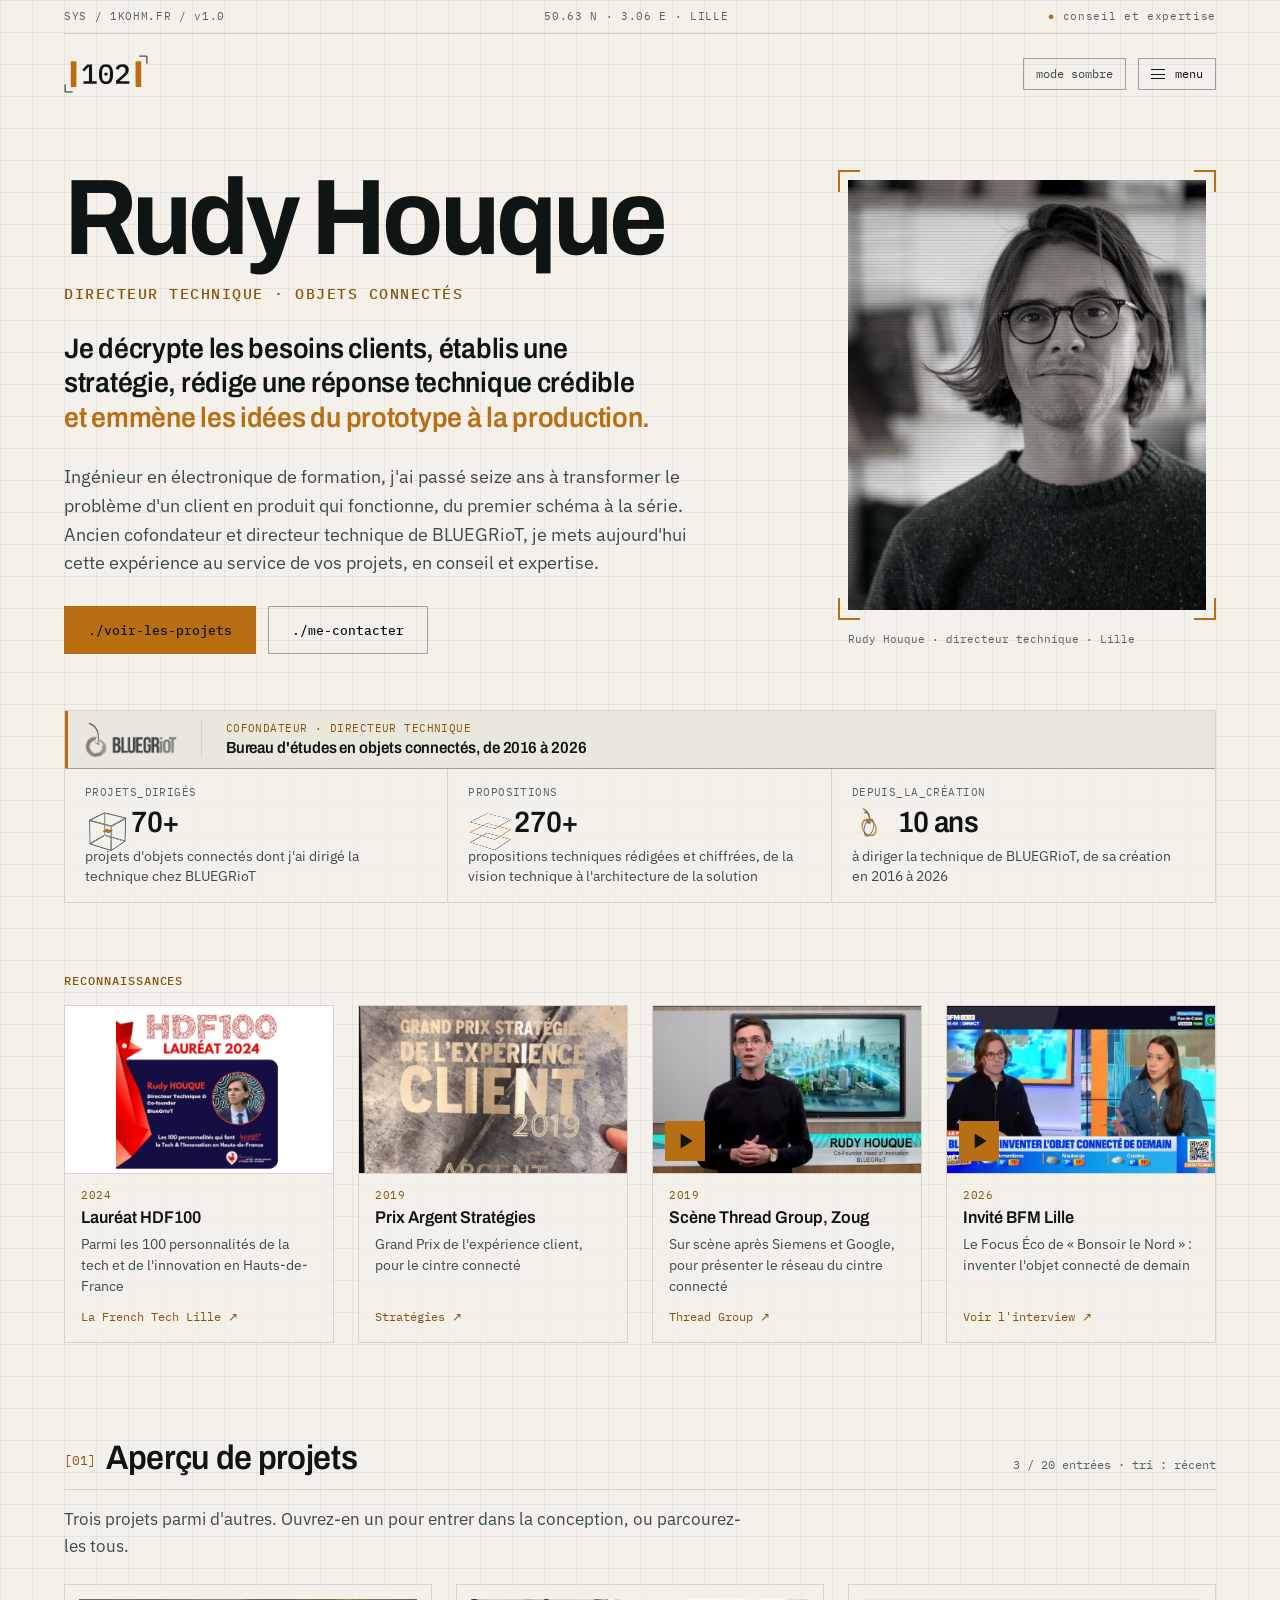
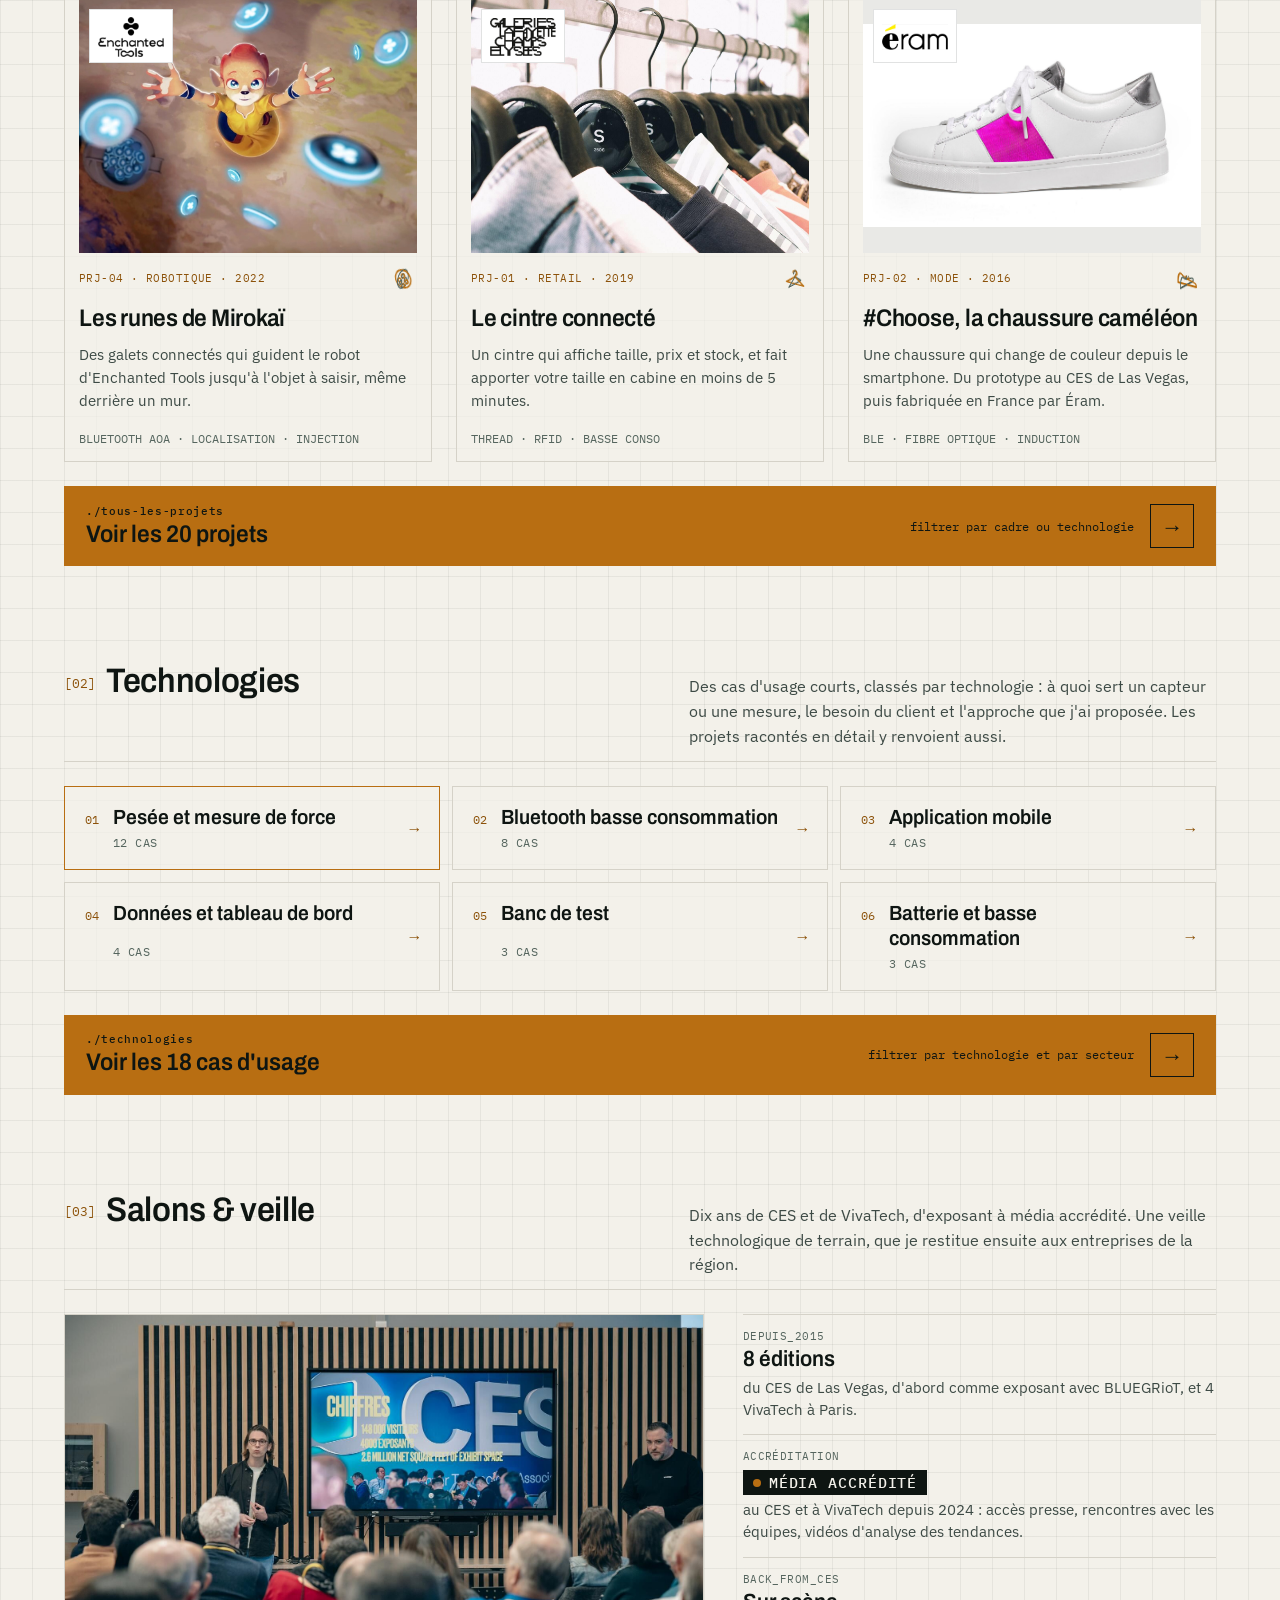
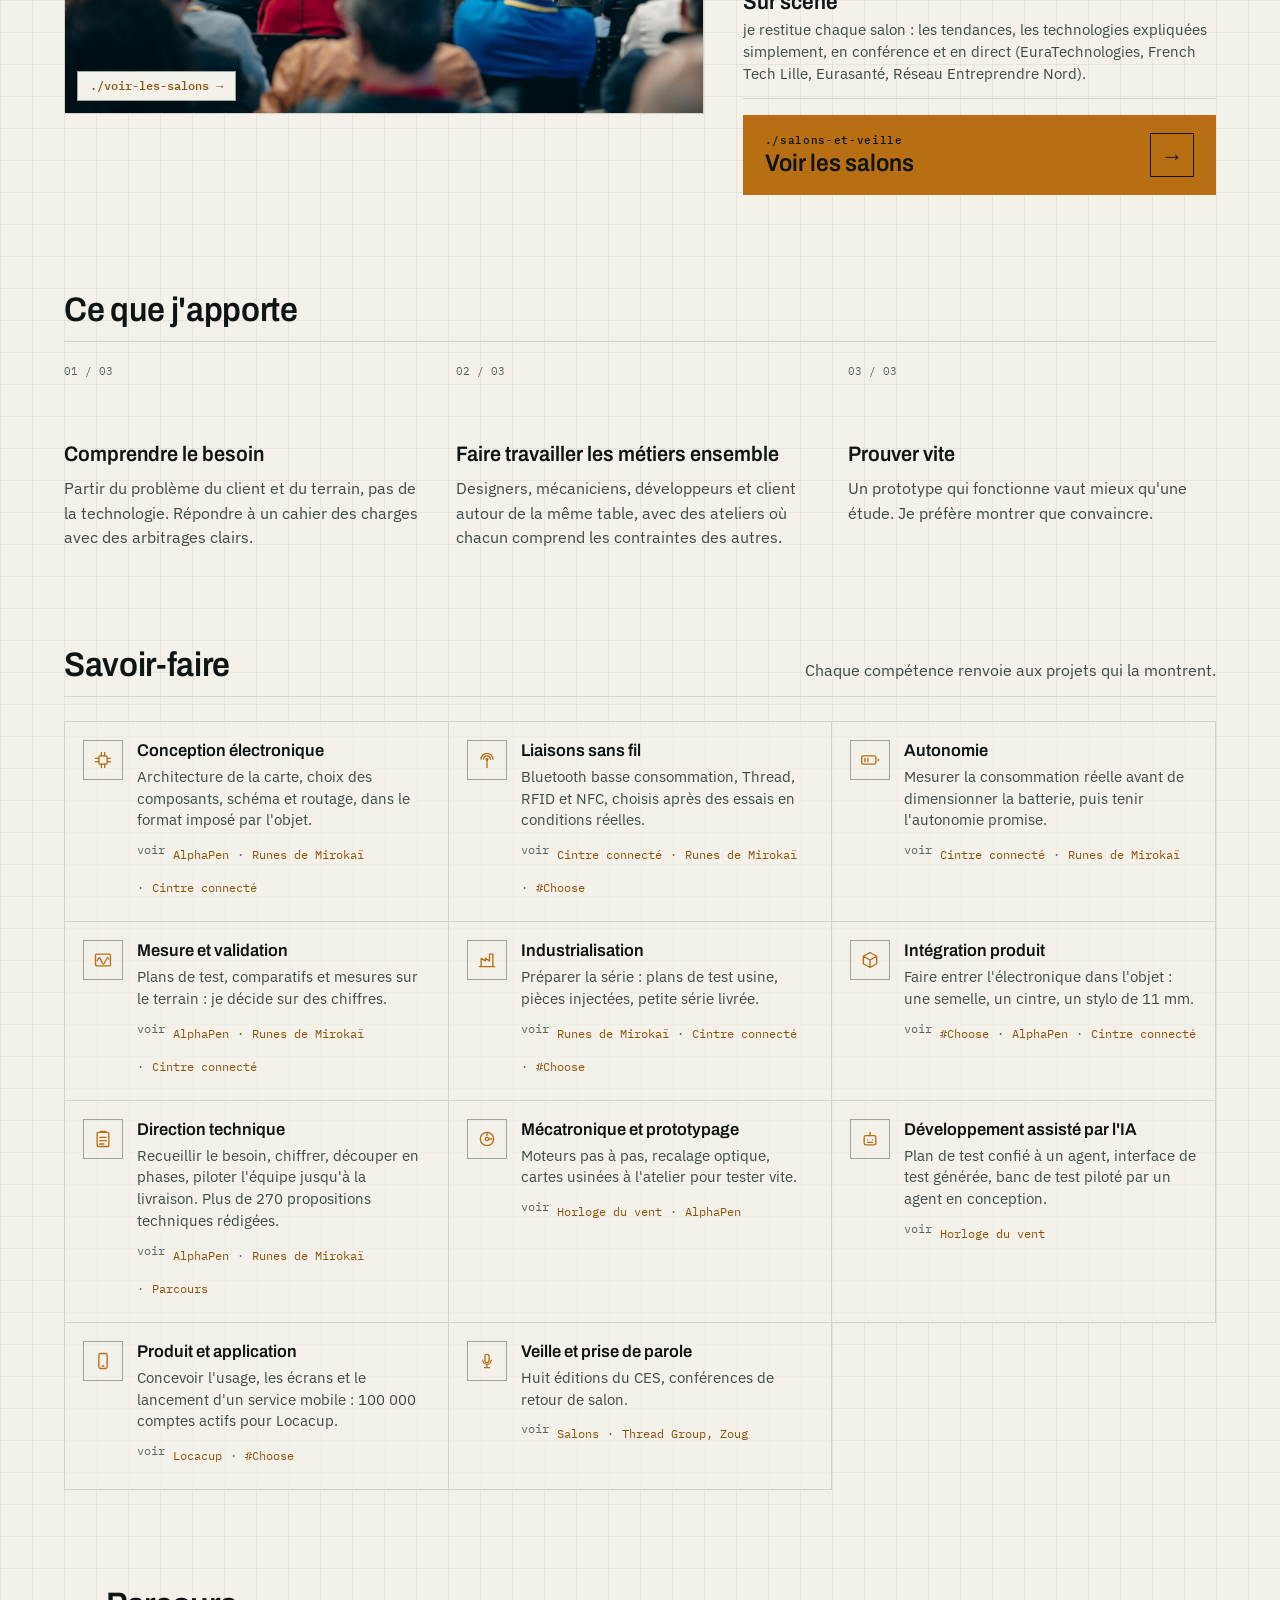
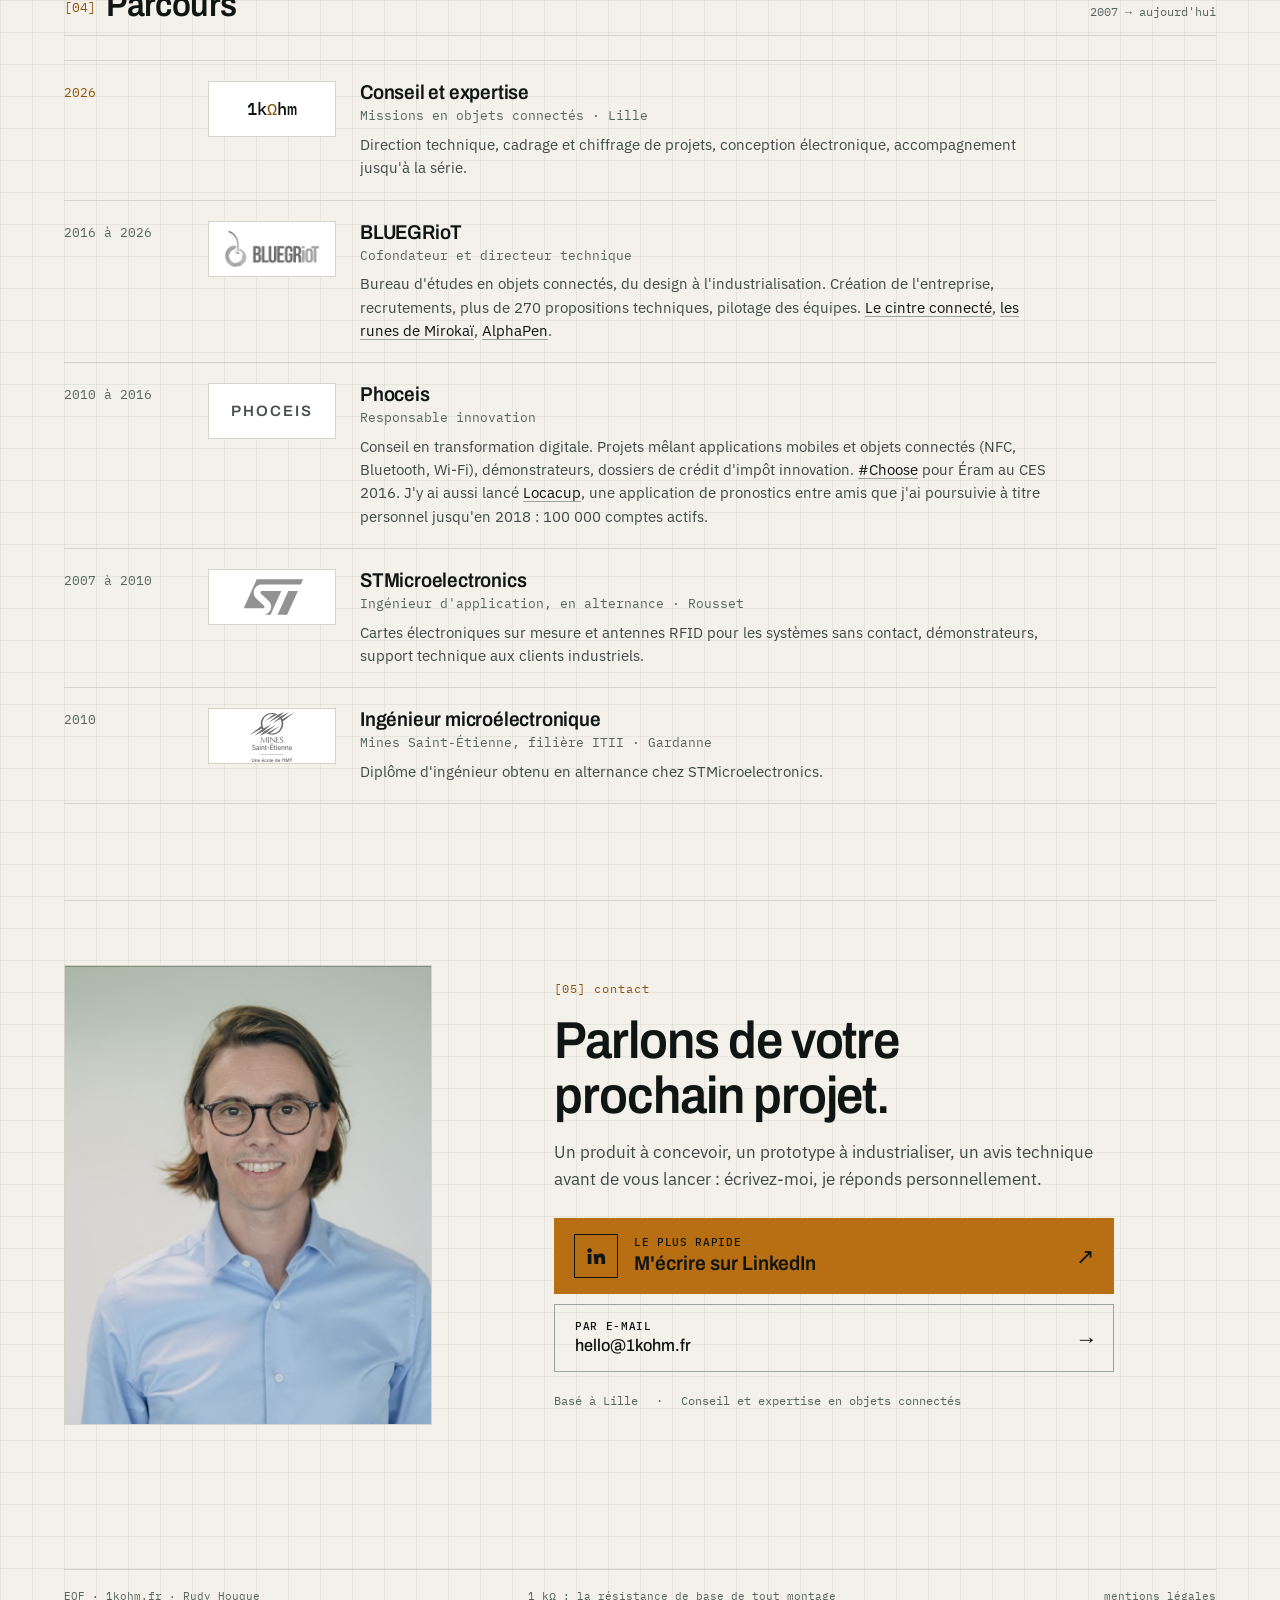
==== commit 06c09f2a: "Identité 1kohm : emblème 102 dans l'en-tête, nouveaux favicons - emblème SVG intégré dans les 13 pag" ====
--- a/index.html
+++ b/index.html
@@ -13,9 +13,11 @@
 <meta property="og:url" content="https://1kohm.fr/">
 <meta property="og:image" content="https://1kohm.fr/img/autres/portrait-vert.jpg">
 <link rel="icon" href="/favicon.svg" type="image/svg+xml">
+<link rel="icon" href="/favicon.ico" sizes="32x32">
+<link rel="apple-touch-icon" href="/img/marque/apple-touch-icon-180.png">
 <link rel="preload" href="/assets/fonts/archivo-wdth.woff2" as="font" type="font/woff2" crossorigin>
 <script>document.documentElement.classList.add('js');try{var t=localStorage.getItem('theme');if(t)document.documentElement.setAttribute('data-theme',t)}catch(e){}</script>
-<link rel="stylesheet" href="/assets/site.css?v=20261030">
+<link rel="stylesheet" href="/assets/site.css?v=20261103">
 <script defer src="https://cloud.umami.is/script.js" data-website-id="324cd797-ee55-44f8-921b-9b1022fabcf0"></script>
 </head>
 <body>
@@ -23,7 +25,7 @@
 <div class="sysbar"><div class="wrap"><div><span>SYS / 1KOHM.FR / v1.0</span><span class="sys-geo">50.63 N · 3.06 E · LILLE</span><span><i class="dot" aria-hidden="true">●</i> conseil et expertise</span></div></div></div>
 <div class="wrap">
   <header class="top">
-    <a class="brand" href="/" aria-label="1kΩhm.fr, accueil">1k<span>Ω</span>hm.fr</a>
+    <a class="brand" href="/" aria-label="1kohm, accueil"><svg class="brand-mark" viewBox="26.5 4.5 267 120" aria-hidden="true" focusable="false"><g fill="none" stroke="currentColor" stroke-width="3"><polyline points="266,8 290,8 290,32"/><polyline points="54,122 30,122 30,98"/></g><g class="brand-term"><rect x="48" y="24" width="18" height="82" rx="3"/><rect x="254" y="24" width="18" height="82" rx="3"/></g><path fill="currentColor" d="M88.54 96V87.82H105.79V41.79H105.09L90.83 57.02L84.76 51.56L100.42 34.58H115.65V87.82H130.52V96Z M160 97.06Q154.19 97.06 149.92 94.9Q145.66 92.74 142.88 88.7Q140.11 84.65 138.79 78.75Q137.47 72.86 137.47 65.29Q137.47 57.81 138.79 51.87Q140.11 45.93 142.88 41.88Q145.66 37.83 149.92 35.68Q154.19 33.52 160 33.52Q165.81 33.52 170.08 35.68Q174.34 37.83 177.12 41.88Q179.89 45.93 181.21 51.87Q182.53 57.81 182.53 65.29Q182.53 72.86 181.21 78.75Q179.89 84.65 177.12 88.7Q174.34 92.74 170.08 94.9Q165.81 97.06 160 97.06ZM160 88.96Q166.69 88.96 169.55 83.99Q172.41 79.02 172.41 70.57V60.01Q172.41 51.56 169.55 46.59Q166.69 41.62 160 41.62Q156.66 41.62 154.28 42.89Q151.9 44.17 150.41 46.59Q148.91 49.01 148.25 52.4Q147.59 55.78 147.59 60.01V70.57Q147.59 74.79 148.25 78.18Q148.91 81.57 150.41 83.99Q151.9 86.41 154.28 87.68Q156.66 88.96 160 88.96ZM160 70.48Q156.92 70.48 155.73 69.25Q154.54 68.02 154.54 66.26V64.32Q154.54 62.56 155.73 61.33Q156.92 60.1 160 60.1Q163.08 60.1 164.27 61.33Q165.46 62.56 165.46 64.32V66.26Q165.46 68.02 164.27 69.25Q163.08 70.48 160 70.48Z M234.36 96H191.94V86.58L212.01 69.07Q216.76 64.85 219.36 61.06Q221.95 57.28 221.95 53.06V52.09Q221.95 47.25 219.31 44.65Q216.67 42.06 211.66 42.06Q206.55 42.06 203.78 44.78Q201.01 47.51 199.78 51.74L191.15 48.48Q192.03 45.58 193.7 42.89Q195.38 40.21 197.97 38.1Q200.57 35.98 204.13 34.75Q207.7 33.52 212.36 33.52Q217.11 33.52 220.85 34.88Q224.59 36.25 227.14 38.62Q229.7 41 231.02 44.3Q232.34 47.6 232.34 51.56Q232.34 55.26 231.24 58.38Q230.14 61.5 228.16 64.36Q226.18 67.22 223.45 69.86Q220.72 72.5 217.46 75.14L202.59 87.64H234.36Z"/></svg></a>
     <nav class="nav" id="nav" aria-label="Navigation principale">
       <a href="/projets/"><b>[01]</b> projets</a>
       <a href="/technologies/"><b>[02]</b> technologies</a>
@@ -214,6 +216,6 @@
 
 <div class="lb" id="lb" hidden role="dialog" aria-modal="true" aria-label="Visionneuse photo"><button class="close" id="lbClose" type="button">fermer [échap]</button><button class="nav-b prev" id="lbPrev" type="button" aria-label="Photo précédente">‹</button><figure><img id="lbImg" alt=""><figcaption id="lbCap"></figcaption><div class="count" id="lbCount"></div></figure><button class="nav-b next-b" id="lbNext" type="button" aria-label="Photo suivante">›</button></div>
 <script src="/assets/cas-usage.js?v=20261029b" defer></script>
-<script src="/assets/site.js?v=20261030" defer></script>
+<script src="/assets/site.js?v=20261103" defer></script>
 </body>
 </html>
--- a/assets/site.css
+++ b/assets/site.css
@@ -97,9 +97,13 @@
 .sysbar .wrap > div{display:flex;justify-content:space-between;align-items:center;gap:var(--s4);min-height:34px;border-bottom:1px solid var(--line);font:400 11px/1.3 var(--f-mono);letter-spacing:.06em;color:var(--label)}
 .sysbar .dot{font-style:normal;color:var(--accent)}
 .top{display:grid;grid-template-columns:auto 1fr auto;align-items:center;gap:var(--s4) var(--s6);min-height:80px;padding-block:var(--s3)}
-.brand{font:500 18px/1 var(--f-mono);text-decoration:none;color:var(--ink);white-space:nowrap}
-.brand span{color:var(--accent)}
+/* Emblème 1kohm (102 + terminaisons + équerres), SVG intégré : voir DESIGN.md et CHARTE.md.
+   Zone de protection (2 T, soit 11 px à 84 px de large) laissée libre par la grille de l'en-tête. */
+.brand{display:inline-flex;align-items:center;padding:6px 0;color:var(--ink);text-decoration:none;line-height:0}
 .brand:hover{color:var(--ink)}
+.brand-mark{display:block;width:84px;height:auto;overflow:visible}
+.brand-term{fill:var(--accent)}
+@media (max-width:640px){.brand-mark{width:64px}}
 .nav{display:flex;justify-content:flex-end;gap:var(--s6);font:400 13px/1 var(--f-mono)}
 .nav a{text-decoration:none;color:var(--ink);padding-block:10px;white-space:nowrap;transition:color var(--t-hover) ease-out}
 .nav a b{font-weight:400;color:var(--label);transition:color var(--t-hover) ease-out}
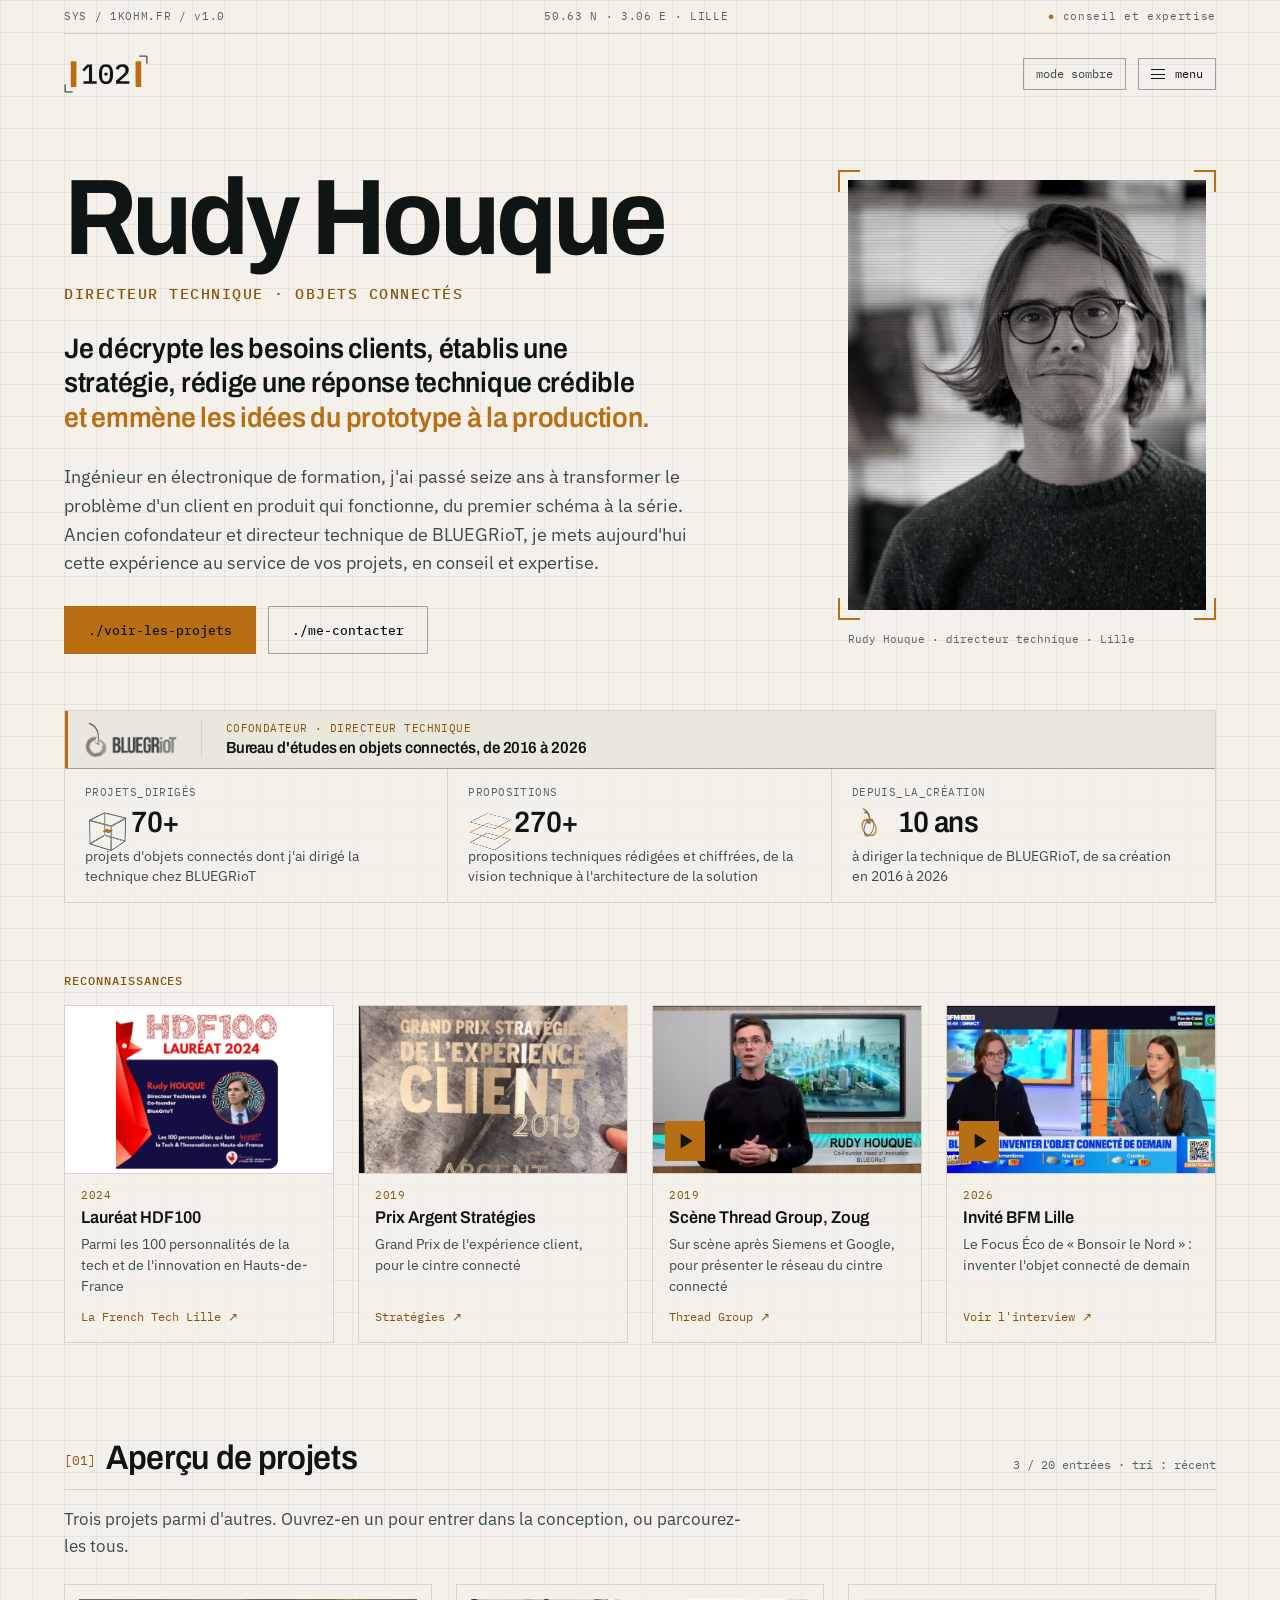
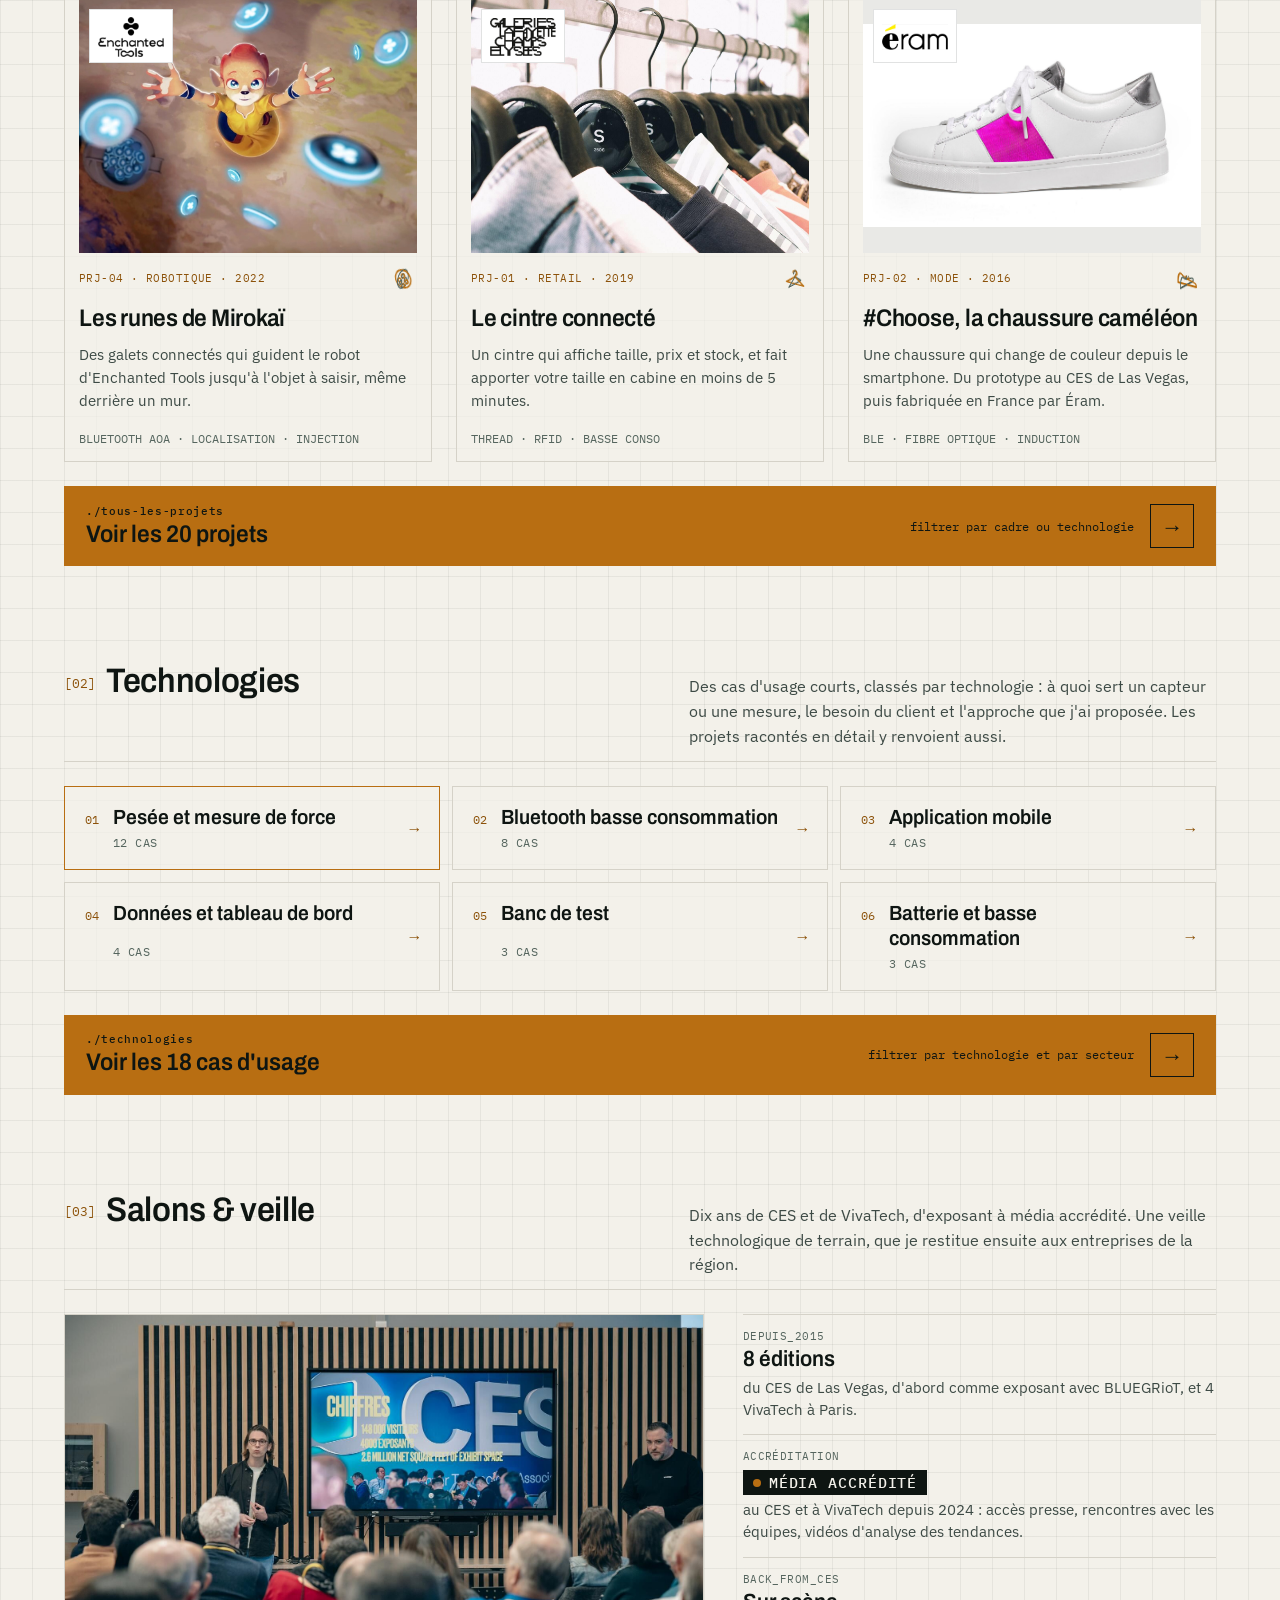
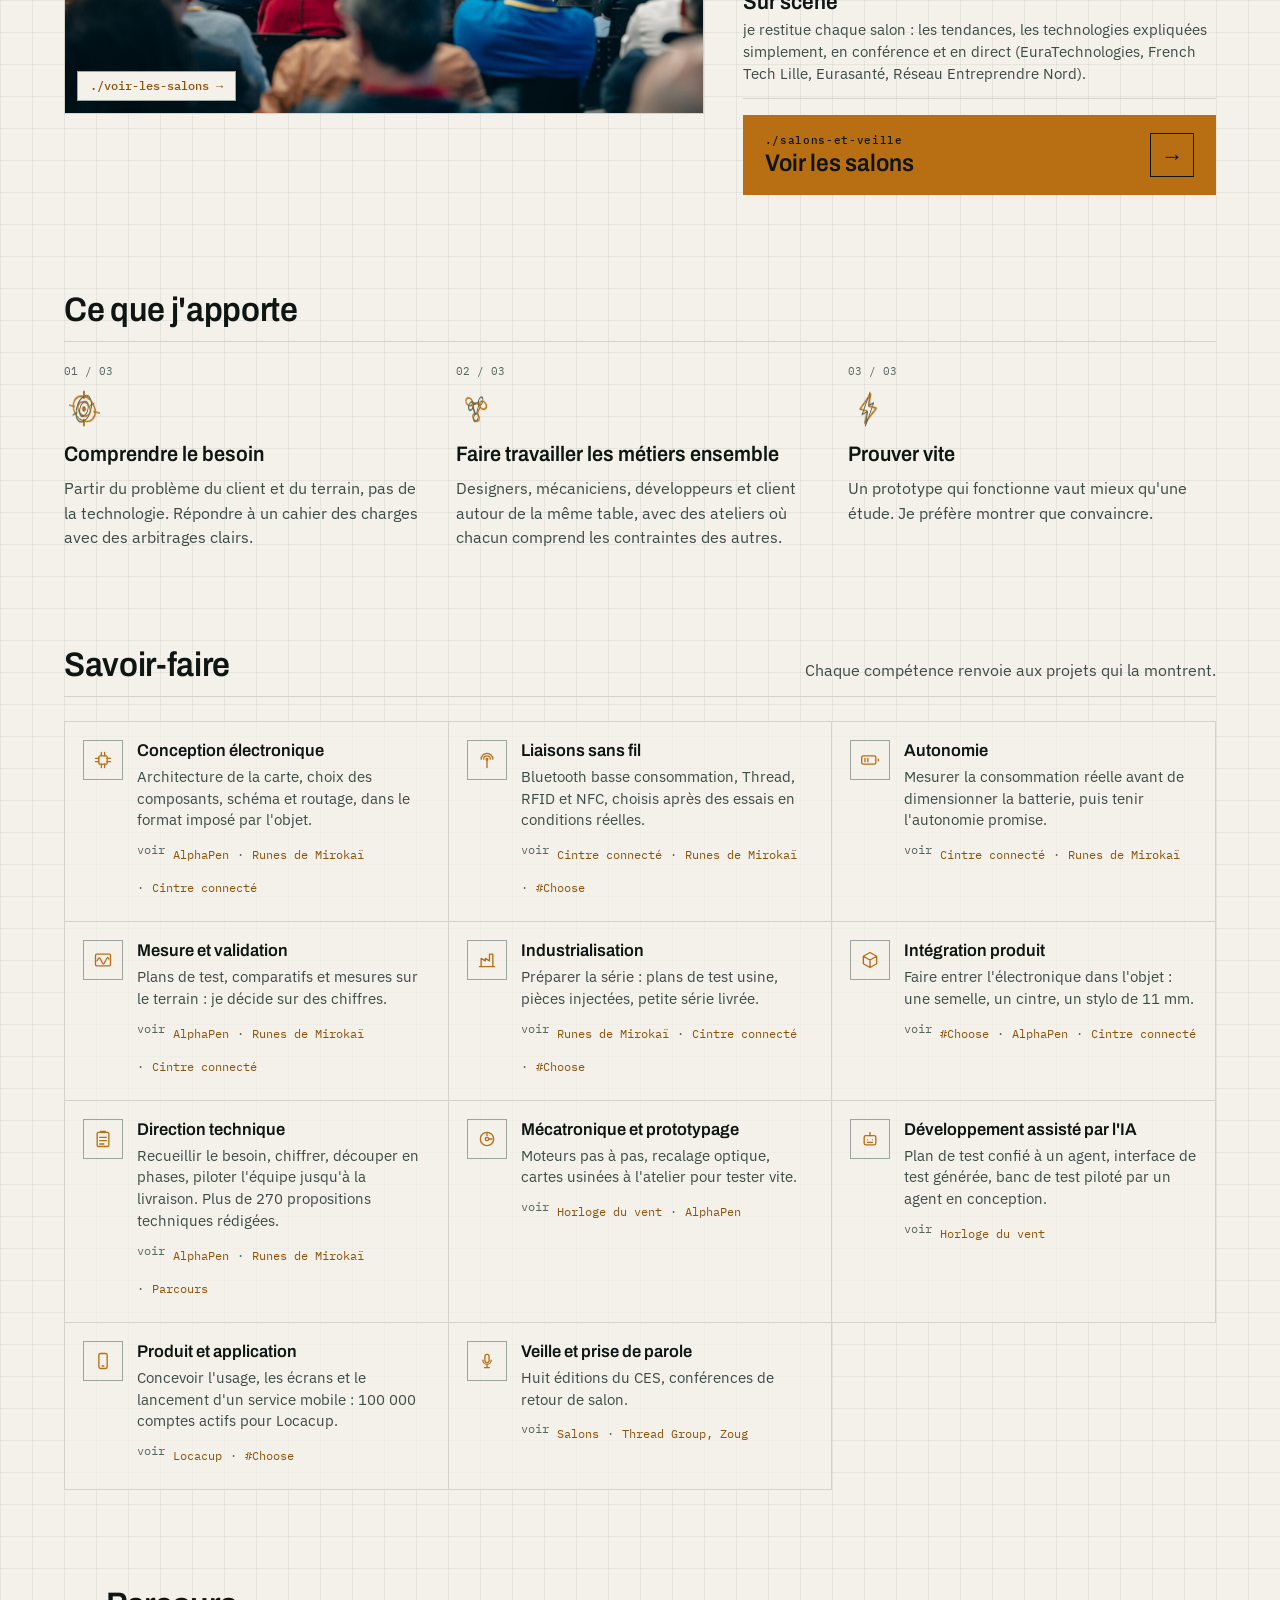
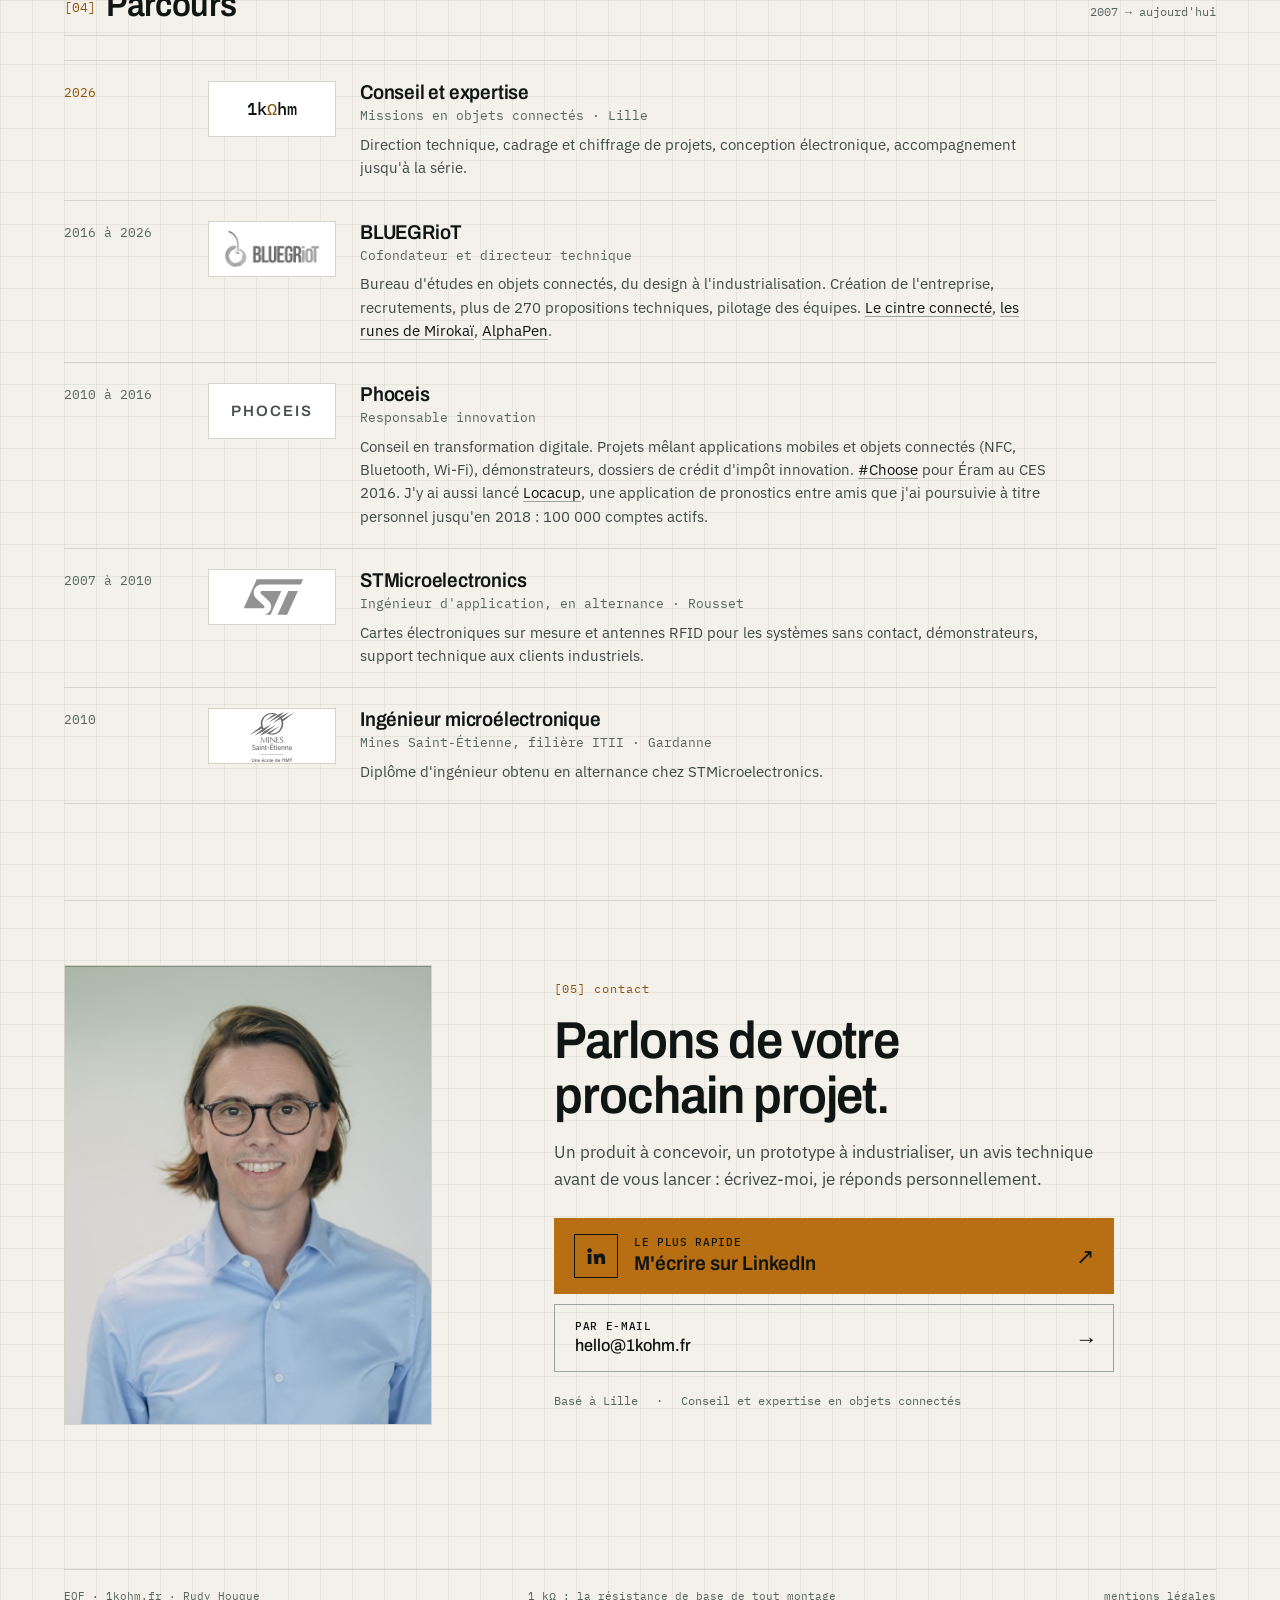
==== commit eb8f3fa8: "Animation d'accueil : le symbole d'une résistance devient le logo (première visite, accueil uniqueme" ====
--- a/index.html
+++ b/index.html
@@ -16,8 +16,10 @@
 <link rel="icon" href="/favicon.ico" sizes="32x32">
 <link rel="apple-touch-icon" href="/img/marque/apple-touch-icon-180.png">
 <link rel="preload" href="/assets/fonts/archivo-wdth.woff2" as="font" type="font/woff2" crossorigin>
-<script>document.documentElement.classList.add('js');try{var t=localStorage.getItem('theme');if(t)document.documentElement.setAttribute('data-theme',t)}catch(e){}</script>
-<link rel="stylesheet" href="/assets/site.css?v=20261103">
+<script>document.documentElement.classList.add('js');try{var t=localStorage.getItem('theme');if(t)document.documentElement.setAttribute('data-theme',t)}catch(e){}
+/* animation d'accueil : une seule fois par visiteur (clé « 1kohm-intro »), jamais en mouvement réduit ; ?intro pour la rejouer en test */
+(function(d,h){var go=false;if(window.matchMedia&&matchMedia('(prefers-reduced-motion: reduce)').matches)return;if(/[?&]intro(?:[=&]|$)/.test(location.search))go=true;else try{if(!localStorage.getItem('1kohm-intro')){localStorage.setItem('1kohm-intro','1');go=true}}catch(e){}if(!go)return;h.classList.add('intro');['plex-mono-500','plex-sans-400'].forEach(function(f){var l=d.createElement('link');l.rel='preload';l.as='font';l.type='font/woff2';l.crossOrigin='';l.href='/assets/fonts/'+f+'.woff2';d.head.appendChild(l)});var s=d.createElement('script');s.src='/assets/intro.js?v=20261105';s.async=true;d.head.appendChild(s)})(document,document.documentElement);</script>
+<link rel="stylesheet" href="/assets/site.css?v=20261105">
 <script defer src="https://cloud.umami.is/script.js" data-website-id="324cd797-ee55-44f8-921b-9b1022fabcf0"></script>
 </head>
 <body>
--- a/assets/site.css
+++ b/assets/site.css
@@ -955,3 +955,18 @@
 @media (max-width:900px){.js .top{padding-block:var(--s4)}}
 @media (max-width:640px){.js .nav{width:100%}}
 @media (prefers-reduced-motion:reduce){.js .nav,.js .top.open .nav,.menu-ico i,.js .nav a::after{transition:none}.js .nav{transform:none}}
+
+/* ===== ANIMATION D'ACCUEIL (index.html, première visite seulement : voir DESIGN.md, Mouvement) =====
+   html.intro est posé par le script en ligne du <head> : le pseudo-élément couvre la page dès le premier affichage,
+   puis assets/intro.js pose le calque et retire la classe. Secours : si le script ne vient pas, le cache s'efface seul. */
+html.intro::before,.intro-calque{
+  position:fixed;top:0;right:0;bottom:0;left:0;z-index:100;
+  background-color:var(--bg);
+  background-image:linear-gradient(var(--grid) 1px,transparent 1px),linear-gradient(90deg,var(--grid) 1px,transparent 1px);
+  background-size:32px 32px;
+}
+html.intro::before{content:"";animation:intro-secours 300ms ease-out 5s forwards}
+@keyframes intro-secours{to{opacity:0;visibility:hidden}}
+.intro-calque{height:100vh;height:100dvh;bottom:auto;display:flex;align-items:center;justify-content:center;overflow:hidden;color:var(--ink);transition:opacity 350ms ease-out;cursor:default;-webkit-user-select:none;user-select:none}
+.intro-calque svg{display:block;width:min(78vw,600px,142vh);width:min(78vw,600px,142dvh);height:auto;overflow:visible;transform-origin:50% 36%;transform:scale(6)}
+@media (prefers-reduced-motion:reduce){html.intro::before,.intro-calque{display:none}}
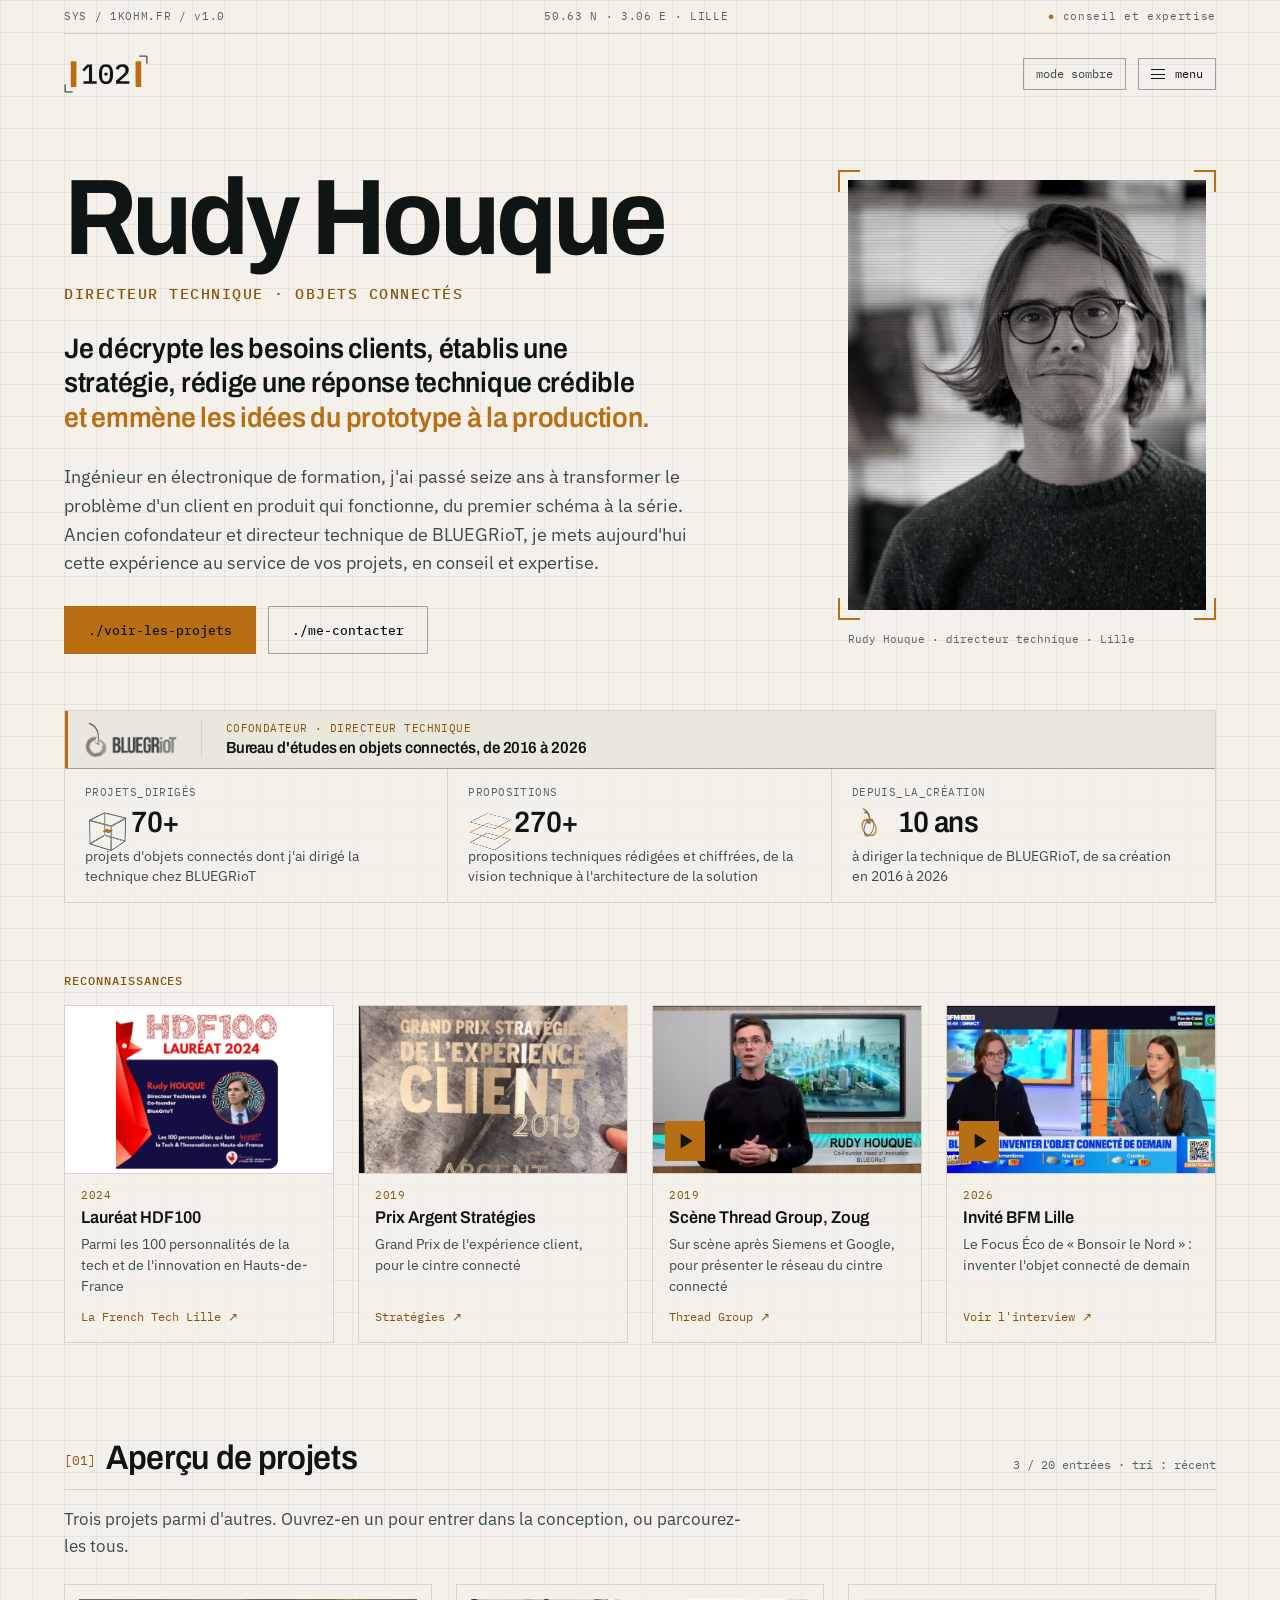
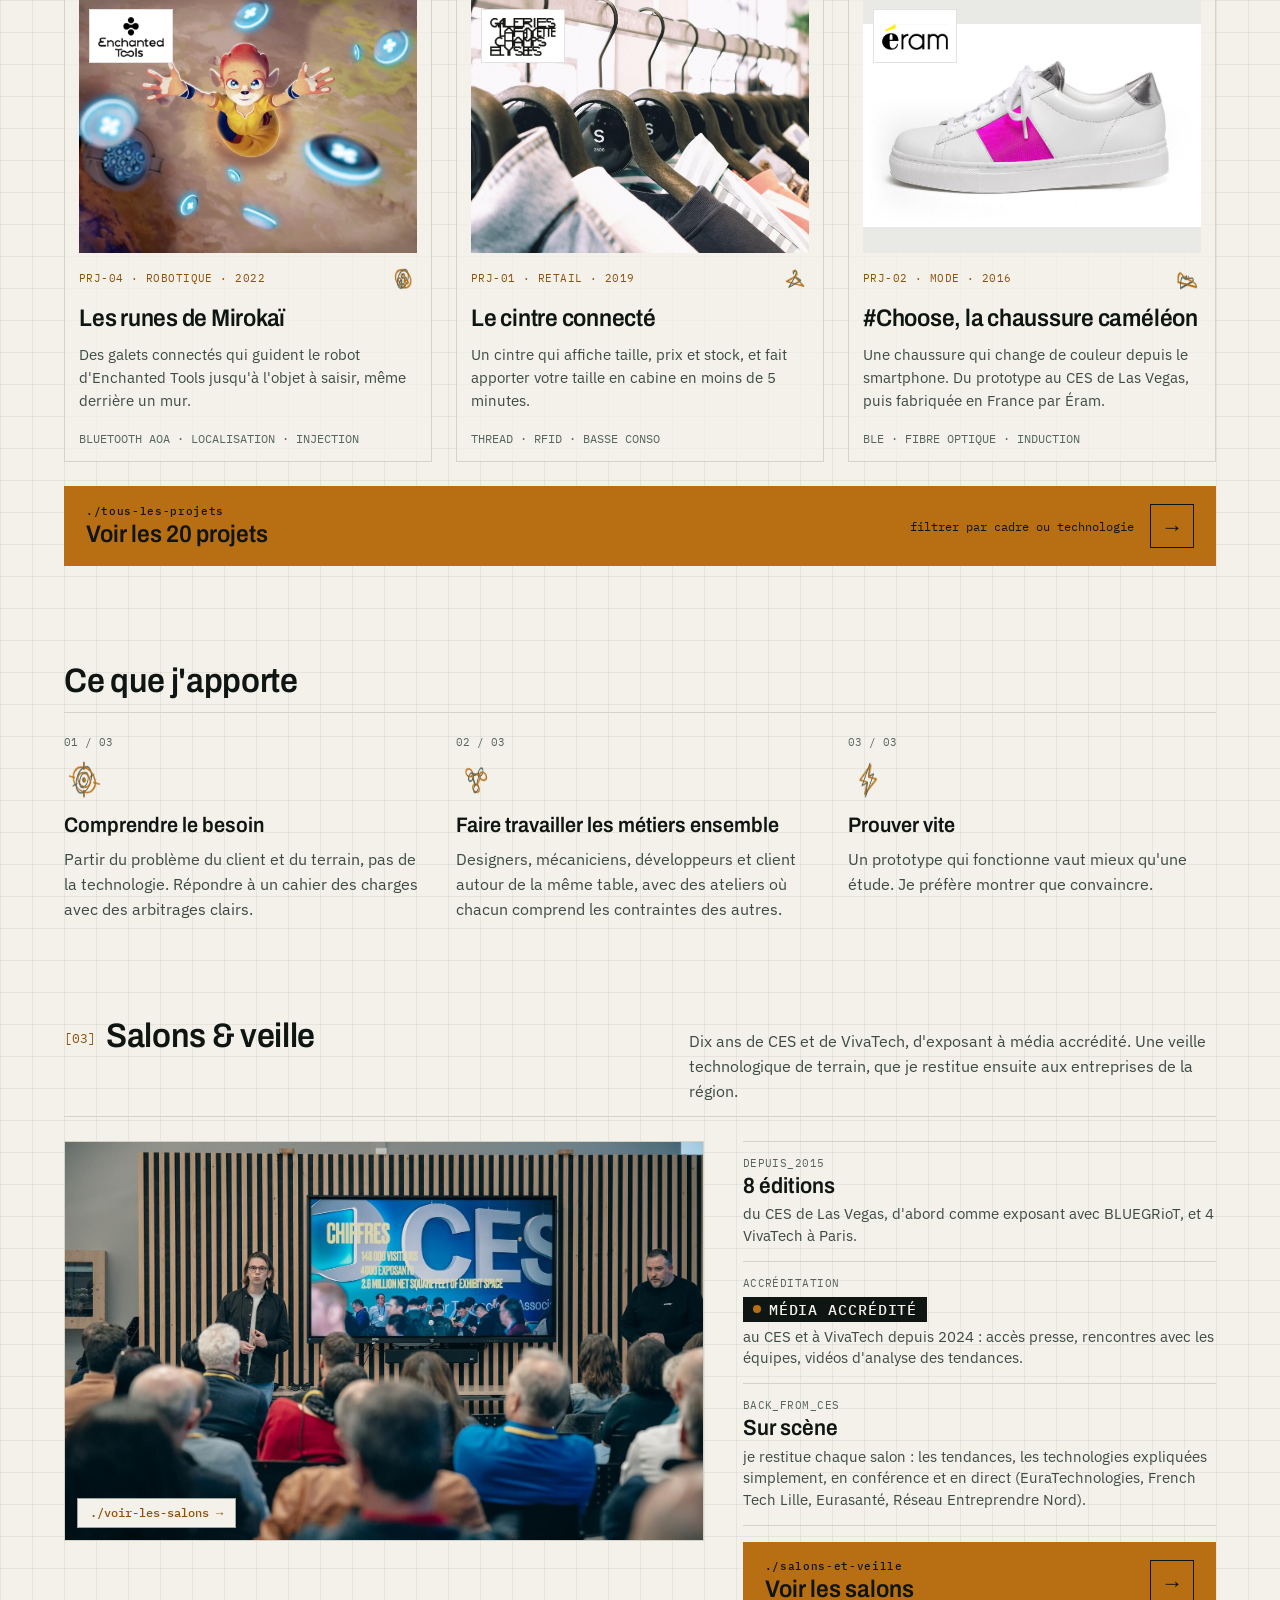
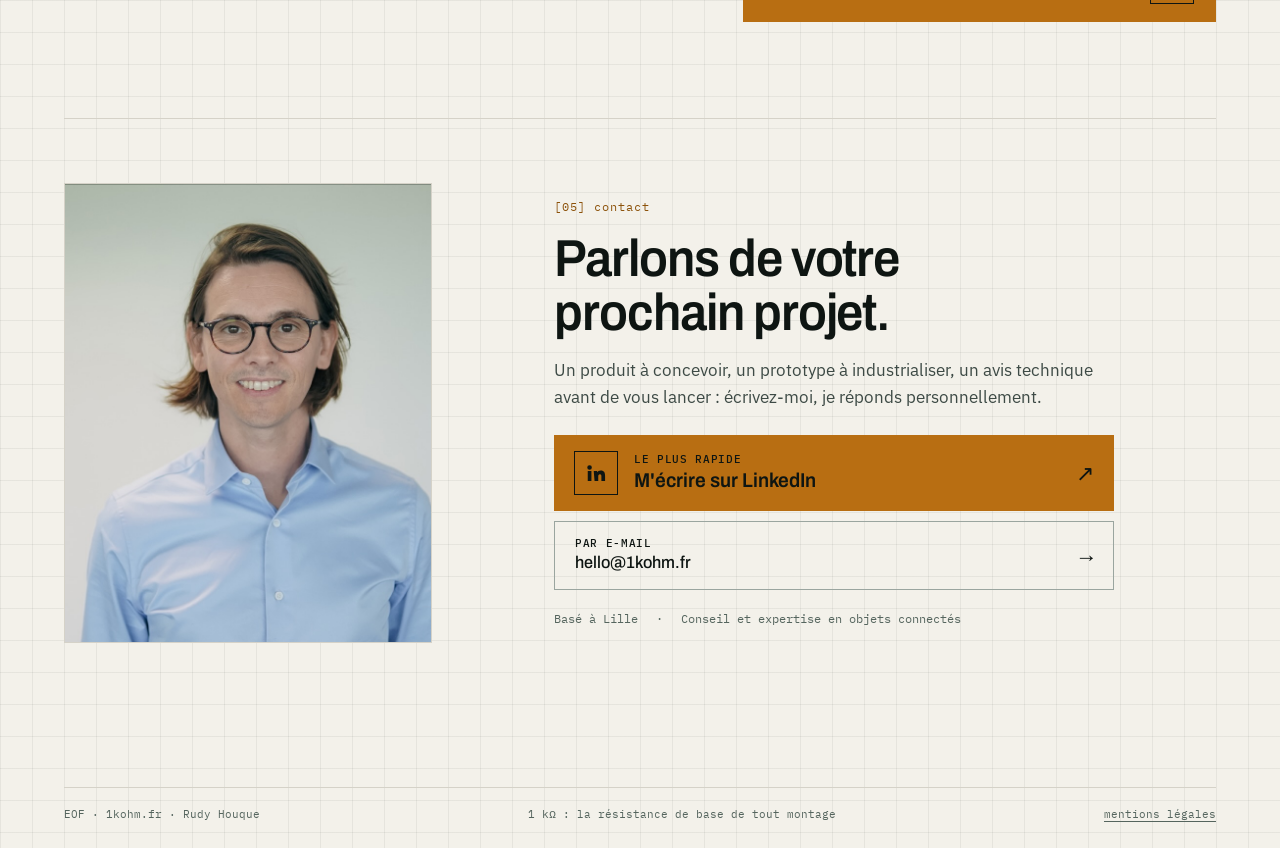
==== commit b86a6f67: "Accueil épuré : Technologies, Savoir-faire et Parcours retirés, Salons sous « Ce que j'apporte » ; n" ====
--- a/index.html
+++ b/index.html
@@ -32,7 +32,7 @@
       <a href="/projets/"><b>[01]</b> projets</a>
       <a href="/technologies/"><b>[02]</b> technologies</a>
       <a href="/salons/"><b>[03]</b> salons</a>
-      <a href="/#parcours"><b>[04]</b> parcours</a>
+      <a href="/parcours/"><b>[04]</b> parcours</a>
       <a href="/#contact"><b>[05]</b> contact</a>
     </nav>
     <button class="theme" id="themeBtn" type="button">mode sombre</button>
@@ -121,13 +121,13 @@
       <a class="allp" href="/projets/"><span class="allp-t"><small>./tous-les-projets</small><span>Voir les <span class="js-count">6</span> projets</span></span><span class="allp-s">filtrer par cadre ou technologie</span><span class="allp-a" aria-hidden="true">→</span></a>
     </section>
 
-    <section class="block" id="technologies" aria-labelledby="h-tech">
-      <div class="head">
-        <h2 id="h-tech"><b>[02]</b>Technologies</h2>
-        <p>Des cas d'usage courts, classés par technologie : à quoi sert un capteur ou une mesure, le besoin du client et l'approche que j'ai proposée. Les projets racontés en détail y renvoient aussi.</p>
+    <section class="block" aria-labelledby="h-apport">
+      <div class="head"><h2 id="h-apport">Ce que j'apporte</h2></div>
+      <div class="pillars">
+        <div><span class="ico p-ico" aria-hidden="true"><span class="rig flat"><svg viewBox="0 0 48 48"><path d="M24 8a16 16 0 1 0 .01 0M24 15a9 9 0 1 0 .01 0M24 22a2 2 0 1 0 .01 0M24 2v8M24 38v8M2 24h8M38 24h8"/></svg><svg viewBox="0 0 48 48"><path d="M24 8a16 16 0 1 0 .01 0M24 15a9 9 0 1 0 .01 0M24 22a2 2 0 1 0 .01 0M24 2v8M24 38v8M2 24h8M38 24h8"/></svg></span></span><h3>Comprendre le besoin</h3><p>Partir du problème du client et du terrain, pas de la technologie. Répondre à un cahier des charges avec des arbitrages clairs.</p></div>
+        <div><span class="ico p-ico" aria-hidden="true"><span class="rig flat"><svg viewBox="0 0 48 48"><path d="M14 12a5 5 0 1 0 .01 0M34 12a5 5 0 1 0 .01 0M24 30a5 5 0 1 0 .01 0M18 20l4 9M30 20l-4 9M19 17h10"/></svg><svg viewBox="0 0 48 48"><path d="M14 12a5 5 0 1 0 .01 0M34 12a5 5 0 1 0 .01 0M24 30a5 5 0 1 0 .01 0M18 20l4 9M30 20l-4 9M19 17h10"/></svg></span></span><h3>Faire travailler les métiers ensemble</h3><p>Designers, mécaniciens, développeurs et client autour de la même table, avec des ateliers où chacun comprend les contraintes des autres.</p></div>
+        <div><span class="ico p-ico" aria-hidden="true"><span class="rig flat"><svg viewBox="0 0 48 48"><path d="M28 4L12 27h11l-4 17 17-24H25z"/></svg><svg viewBox="0 0 48 48"><path d="M28 4L12 27h11l-4 17 17-24H25z"/></svg></span></span><h3>Prouver vite</h3><p>Un prototype qui fonctionne vaut mieux qu'une étude. Je préfère montrer que convaincre.</p></div>
       </div>
-      <ul class="th-list" id="techHome"></ul>
-      <a class="allp" href="/technologies/"><span class="allp-t"><small>./technologies</small><span>Voir les <span id="techCount">18</span> cas d'usage</span></span><span class="allp-s">filtrer par technologie et par secteur</span><span class="allp-a" aria-hidden="true">→</span></a>
     </section>
 
     <section class="block" id="veille" aria-labelledby="h-veille">
@@ -159,46 +159,6 @@
       </div>
     </section>
 
-    <section class="block" aria-labelledby="h-apport">
-      <div class="head"><h2 id="h-apport">Ce que j'apporte</h2></div>
-      <div class="pillars">
-        <div><span class="ico p-ico" aria-hidden="true"><span class="rig flat"><svg viewBox="0 0 48 48"><path d="M24 8a16 16 0 1 0 .01 0M24 15a9 9 0 1 0 .01 0M24 22a2 2 0 1 0 .01 0M24 2v8M24 38v8M2 24h8M38 24h8"/></svg><svg viewBox="0 0 48 48"><path d="M24 8a16 16 0 1 0 .01 0M24 15a9 9 0 1 0 .01 0M24 22a2 2 0 1 0 .01 0M24 2v8M24 38v8M2 24h8M38 24h8"/></svg></span></span><h3>Comprendre le besoin</h3><p>Partir du problème du client et du terrain, pas de la technologie. Répondre à un cahier des charges avec des arbitrages clairs.</p></div>
-        <div><span class="ico p-ico" aria-hidden="true"><span class="rig flat"><svg viewBox="0 0 48 48"><path d="M14 12a5 5 0 1 0 .01 0M34 12a5 5 0 1 0 .01 0M24 30a5 5 0 1 0 .01 0M18 20l4 9M30 20l-4 9M19 17h10"/></svg><svg viewBox="0 0 48 48"><path d="M14 12a5 5 0 1 0 .01 0M34 12a5 5 0 1 0 .01 0M24 30a5 5 0 1 0 .01 0M18 20l4 9M30 20l-4 9M19 17h10"/></svg></span></span><h3>Faire travailler les métiers ensemble</h3><p>Designers, mécaniciens, développeurs et client autour de la même table, avec des ateliers où chacun comprend les contraintes des autres.</p></div>
-        <div><span class="ico p-ico" aria-hidden="true"><span class="rig flat"><svg viewBox="0 0 48 48"><path d="M28 4L12 27h11l-4 17 17-24H25z"/></svg><svg viewBox="0 0 48 48"><path d="M28 4L12 27h11l-4 17 17-24H25z"/></svg></span></span><h3>Prouver vite</h3><p>Un prototype qui fonctionne vaut mieux qu'une étude. Je préfère montrer que convaincre.</p></div>
-      </div>
-    </section>
-
-    <section class="block" id="savoir-faire" aria-labelledby="h-sf">
-      <div class="head">
-        <h2 id="h-sf">Savoir-faire</h2>
-        <p>Chaque compétence renvoie aux projets qui la montrent.</p>
-      </div>
-      <div class="sfgrid">
-        <div class="sf"><span class="ic"><svg viewBox="0 0 24 24" fill="none" stroke="currentColor" stroke-width="1.6" stroke-linecap="round" stroke-linejoin="round" aria-hidden="true"><rect x="7" y="7" width="10" height="10" rx="1.5"/><path d="M10 3v4M14 3v4M10 17v4M14 17v4M3 10h4M3 14h4M17 10h4M17 14h4"/></svg></span><div><h3>Conception électronique</h3><p>Architecture de la carte, choix des composants, schéma et routage, dans le format imposé par l'objet.</p><p class="pv"><span>voir</span><a href="/alphapen/">AlphaPen</a><a href="/enchanted-tools/">Runes de Mirokaï</a><a href="/cintre-connecte/">Cintre connecté</a></p></div></div>
-        <div class="sf"><span class="ic"><svg viewBox="0 0 24 24" fill="none" stroke="currentColor" stroke-width="1.6" stroke-linecap="round" stroke-linejoin="round" aria-hidden="true"><path d="M5 11a7 7 0 0 1 14 0M8 11a4 4 0 0 1 8 0"/><circle cx="12" cy="11" r="1"/><path d="M12 12v9"/></svg></span><div><h3>Liaisons sans fil</h3><p>Bluetooth basse consommation, Thread, RFID et NFC, choisis après des essais en conditions réelles.</p><p class="pv"><span>voir</span><a href="/cintre-connecte/">Cintre connecté</a><a href="/enchanted-tools/">Runes de Mirokaï</a><a href="/choose/">#Choose</a></p></div></div>
-        <div class="sf"><span class="ic"><svg viewBox="0 0 24 24" fill="none" stroke="currentColor" stroke-width="1.6" stroke-linecap="round" stroke-linejoin="round" aria-hidden="true"><rect x="2" y="7" width="17" height="10" rx="2"/><path d="M22 11v2M6 10v4M9.5 10v4"/></svg></span><div><h3>Autonomie</h3><p>Mesurer la consommation réelle avant de dimensionner la batterie, puis tenir l'autonomie promise.</p><p class="pv"><span>voir</span><a href="/cintre-connecte/">Cintre connecté</a><a href="/enchanted-tools/">Runes de Mirokaï</a></p></div></div>
-        <div class="sf"><span class="ic"><svg viewBox="0 0 24 24" fill="none" stroke="currentColor" stroke-width="1.6" stroke-linecap="round" stroke-linejoin="round" aria-hidden="true"><rect x="3" y="5" width="18" height="14" rx="1.5"/><path d="M5 13c2-5 3-5 5 0s3 5 5 0 3-5 4-2"/></svg></span><div><h3>Mesure et validation</h3><p>Plans de test, comparatifs et mesures sur le terrain : je décide sur des chiffres.</p><p class="pv"><span>voir</span><a href="/alphapen/">AlphaPen</a><a href="/enchanted-tools/">Runes de Mirokaï</a><a href="/cintre-connecte/">Cintre connecté</a></p></div></div>
-        <div class="sf"><span class="ic"><svg viewBox="0 0 24 24" fill="none" stroke="currentColor" stroke-width="1.6" stroke-linecap="round" stroke-linejoin="round" aria-hidden="true"><path d="M3 20h18M5 20V10l5 3v-3l5 3V5h4v15"/></svg></span><div><h3>Industrialisation</h3><p>Préparer la série : plans de test usine, pièces injectées, petite série livrée.</p><p class="pv"><span>voir</span><a href="/enchanted-tools/">Runes de Mirokaï</a><a href="/cintre-connecte/">Cintre connecté</a><a href="/choose/">#Choose</a></p></div></div>
-        <div class="sf"><span class="ic"><svg viewBox="0 0 24 24" fill="none" stroke="currentColor" stroke-width="1.6" stroke-linecap="round" stroke-linejoin="round" aria-hidden="true"><path d="M12 3l8 4.5v9L12 21l-8-4.5v-9zM12 12l8-4.5M12 12v9M12 12L4 7.5"/></svg></span><div><h3>Intégration produit</h3><p>Faire entrer l'électronique dans l'objet : une semelle, un cintre, un stylo de 11&nbsp;mm.</p><p class="pv"><span>voir</span><a href="/choose/">#Choose</a><a href="/alphapen/">AlphaPen</a><a href="/cintre-connecte/">Cintre connecté</a></p></div></div>
-        <div class="sf"><span class="ic"><svg viewBox="0 0 24 24" fill="none" stroke="currentColor" stroke-width="1.6" stroke-linecap="round" stroke-linejoin="round" aria-hidden="true"><rect x="5" y="4" width="14" height="17" rx="1.5"/><path d="M9 4V3h6v1M8 10h8M8 14h8M8 18h5"/></svg></span><div><h3>Direction technique</h3><p>Recueillir le besoin, chiffrer, découper en phases, piloter l'équipe jusqu'à la livraison. Plus de 270 propositions techniques rédigées.</p><p class="pv"><span>voir</span><a href="/alphapen/">AlphaPen</a><a href="/enchanted-tools/">Runes de Mirokaï</a><a href="/#parcours">Parcours</a></p></div></div>
-        <div class="sf"><span class="ic"><svg viewBox="0 0 24 24" fill="none" stroke="currentColor" stroke-width="1.6" stroke-linecap="round" stroke-linejoin="round" aria-hidden="true"><circle cx="12" cy="12" r="8"/><circle cx="12" cy="12" r="2"/><path d="M12 4v4M18 12h-4"/></svg></span><div><h3>Mécatronique et prototypage</h3><p>Moteurs pas à pas, recalage optique, cartes usinées à l'atelier pour tester vite.</p><p class="pv"><span>voir</span><a href="/horloge-du-vent/">Horloge du vent</a><a href="/alphapen/">AlphaPen</a></p></div></div>
-        <div class="sf"><span class="ic"><svg viewBox="0 0 24 24" fill="none" stroke="currentColor" stroke-width="1.6" stroke-linecap="round" stroke-linejoin="round" aria-hidden="true"><rect x="5" y="8" width="14" height="11" rx="2"/><path d="M12 8V4M9 13h.01M15 13h.01M9 16h6"/></svg></span><div><h3>Développement assisté par l'IA</h3><p>Plan de test confié à un agent, interface de test générée, banc de test piloté par un agent en conception.</p><p class="pv"><span>voir</span><a href="/horloge-du-vent/">Horloge du vent</a></p></div></div>
-        <div class="sf"><span class="ic"><svg viewBox="0 0 24 24" fill="none" stroke="currentColor" stroke-width="1.6" stroke-linecap="round" stroke-linejoin="round" aria-hidden="true"><rect x="7" y="3" width="10" height="18" rx="2"/><path d="M11 18h2"/></svg></span><div><h3>Produit et application</h3><p>Concevoir l'usage, les écrans et le lancement d'un service mobile : 100 000 comptes actifs pour Locacup.</p><p class="pv"><span>voir</span><a href="/locacup/">Locacup</a><a href="/choose/">#Choose</a></p></div></div>
-        <div class="sf"><span class="ic"><svg viewBox="0 0 24 24" fill="none" stroke="currentColor" stroke-width="1.6" stroke-linecap="round" stroke-linejoin="round" aria-hidden="true"><path d="M9.5 6.5a2.5 2.5 0 0 1 5 0v5a2.5 2.5 0 0 1-5 0zM7 11a5 5 0 0 0 10 0M12 16v4M9 20h6"/></svg></span><div><h3>Veille et prise de parole</h3><p><!-- JUGE-CES-2027 masqué jusqu'à la galerie des juges sur CES.tech : , juge des Innovation Awards -->Huit éditions du CES, conférences de retour de salon.</p><p class="pv"><span>voir</span><a href="/salons/">Salons</a><a href="/cintre-connecte/">Thread Group, Zoug</a></p></div></div>
-      </div>
-    </section>
-
-    <section class="block" id="parcours" aria-labelledby="h-parcours">
-      <div class="head"><h2 id="h-parcours"><b>[04]</b>Parcours</h2><span class="hmeta">2007 → aujourd'hui</span></div>
-      <ol class="path">
-        <li class="now"><time>2026</time><span class="plg txt"><span class="brand-m">1k<span>Ω</span>hm</span></span><div><h3>Conseil et expertise</h3><p class="role">Missions en objets connectés · Lille</p><p>Direction technique, cadrage et chiffrage de projets, conception électronique, accompagnement jusqu'à la série.</p></div></li>
-        <li><time>2016 à 2026</time><span class="plg"><img src="/img/logos/bluegriot.png" alt="BLUEGRioT"></span><div><h3>BLUEGRioT</h3><p class="role">Cofondateur et directeur technique</p><p>Bureau d'études en objets connectés, du design à l'industrialisation. Création de l'entreprise, recrutements, plus de 270 propositions techniques, pilotage des équipes. <a href="/cintre-connecte/">Le cintre connecté</a>, <a href="/enchanted-tools/">les runes de Mirokaï</a>, <a href="/alphapen/">AlphaPen</a>.</p></div></li>
-        <li><time>2010 à 2016</time><span class="plg txt"><span class="wm">PHOCEIS</span></span><div><h3>Phoceis</h3><p class="role">Responsable innovation</p><p>Conseil en transformation digitale. Projets mêlant applications mobiles et objets connectés (NFC, Bluetooth, Wi-Fi), démonstrateurs, dossiers de crédit d'impôt innovation. <a href="/choose/">#Choose</a> pour Éram au CES 2016. J'y ai aussi lancé <a href="/locacup/">Locacup</a>, une application de pronostics entre amis que j'ai poursuivie à titre personnel jusqu'en 2018 : 100 000 comptes actifs.</p></div></li>
-        <li><time>2007 à 2010</time><span class="plg"><img src="/img/logos/st.svg" alt="STMicroelectronics"></span><div><h3>STMicroelectronics</h3><p class="role">Ingénieur d'application, en alternance · Rousset</p><p>Cartes électroniques sur mesure et antennes RFID pour les systèmes sans contact, démonstrateurs, support technique aux clients industriels.</p></div></li>
-        <li><time>2010</time><span class="plg tall"><img src="/img/logos/mines-saint-etienne.svg" alt="Mines Saint-Étienne"></span><div><h3>Ingénieur microélectronique</h3><p class="role">Mines Saint-Étienne, filière ITII · Gardanne</p><p>Diplôme d'ingénieur obtenu en alternance chez STMicroelectronics.</p></div></li>
-      </ol>
-    </section>
-
     <section class="contact" id="contact" aria-labelledby="h-contact">
       <figure class="c-pic"><img loading="lazy" src="/img/autres/portrait-contact.jpg" alt="Rudy Houque, souriant, en chemise bleue"></figure>
       <div class="c-body">
@@ -217,7 +177,6 @@
 <footer class="foot"><div class="wrap"><div><span>EOF · 1kohm.fr · Rudy Houque</span><span>1 kΩ : la résistance de base de tout montage</span><a href="/mentions-legales/">mentions légales</a></div></div></footer>
 
 <div class="lb" id="lb" hidden role="dialog" aria-modal="true" aria-label="Visionneuse photo"><button class="close" id="lbClose" type="button">fermer [échap]</button><button class="nav-b prev" id="lbPrev" type="button" aria-label="Photo précédente">‹</button><figure><img id="lbImg" alt=""><figcaption id="lbCap"></figcaption><div class="count" id="lbCount"></div></figure><button class="nav-b next-b" id="lbNext" type="button" aria-label="Photo suivante">›</button></div>
-<script src="/assets/cas-usage.js?v=20261029b" defer></script>
 <script src="/assets/site.js?v=20261103" defer></script>
 </body>
 </html>
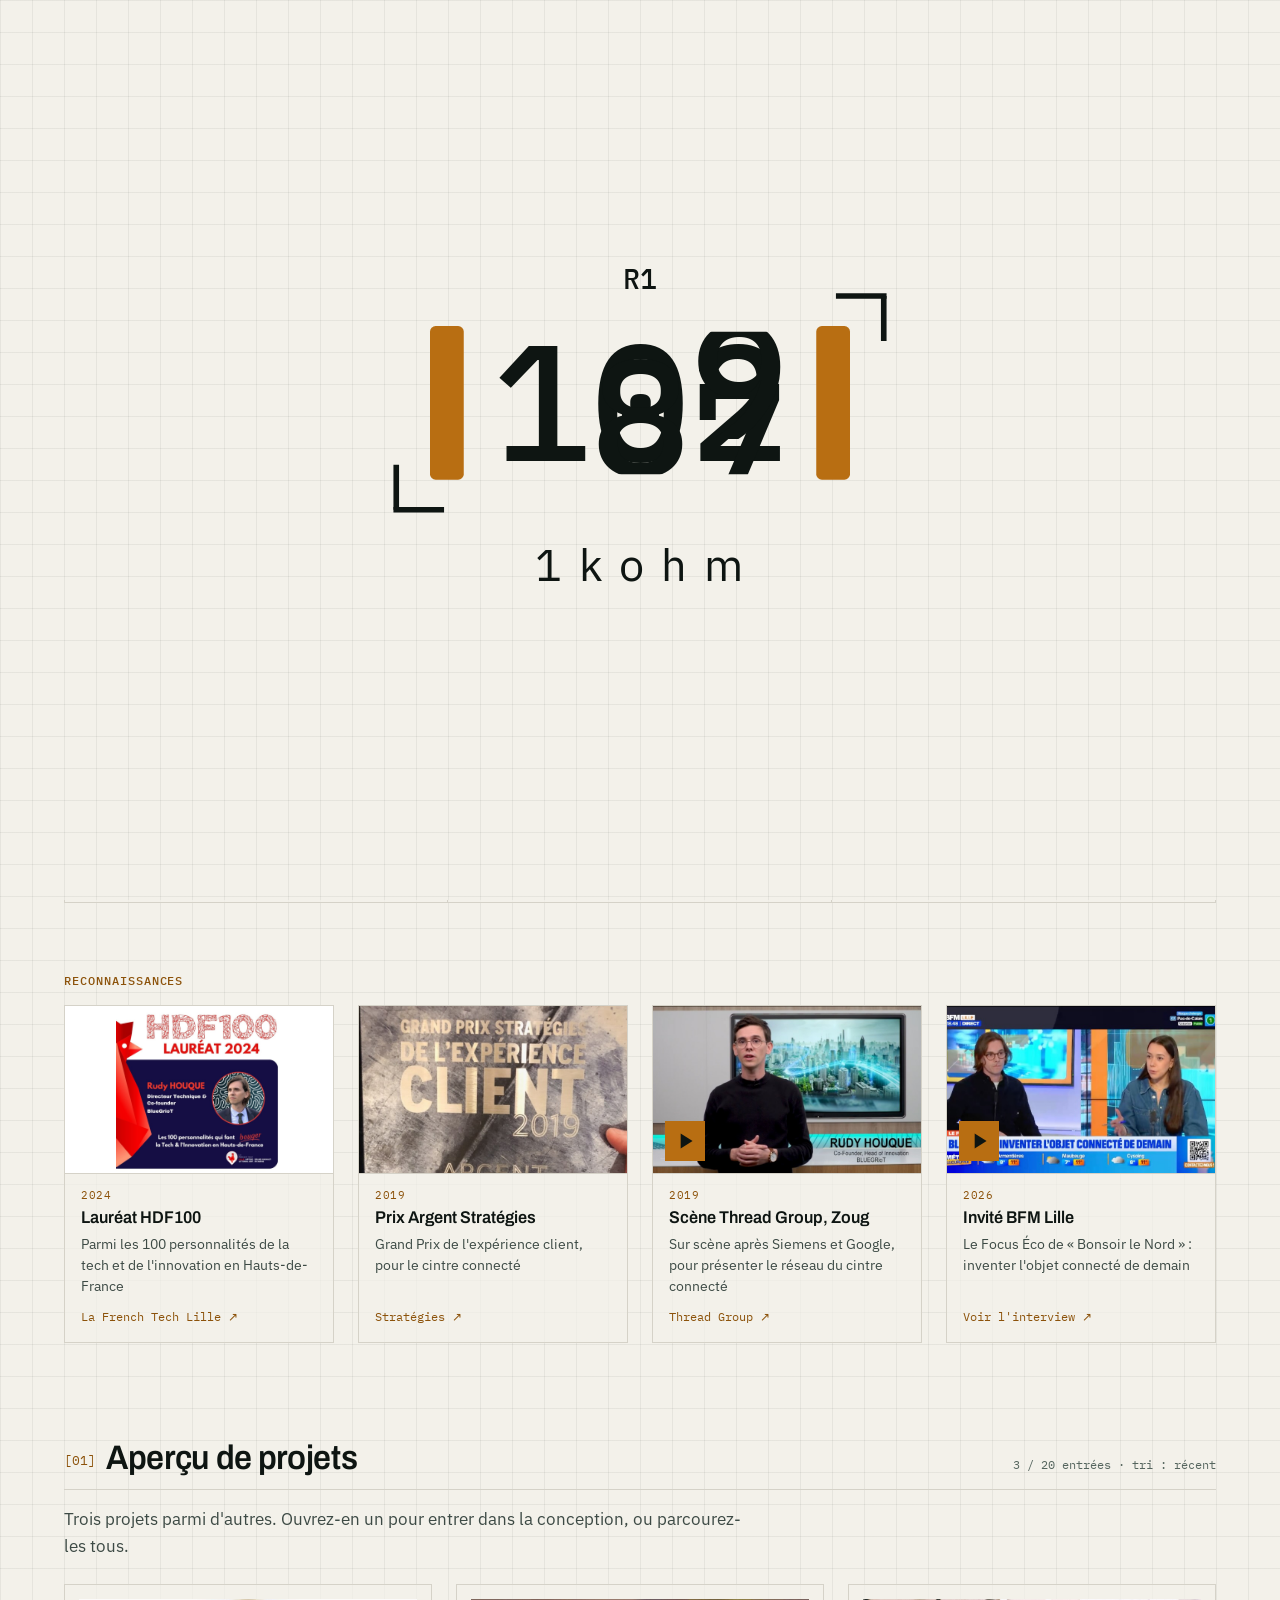
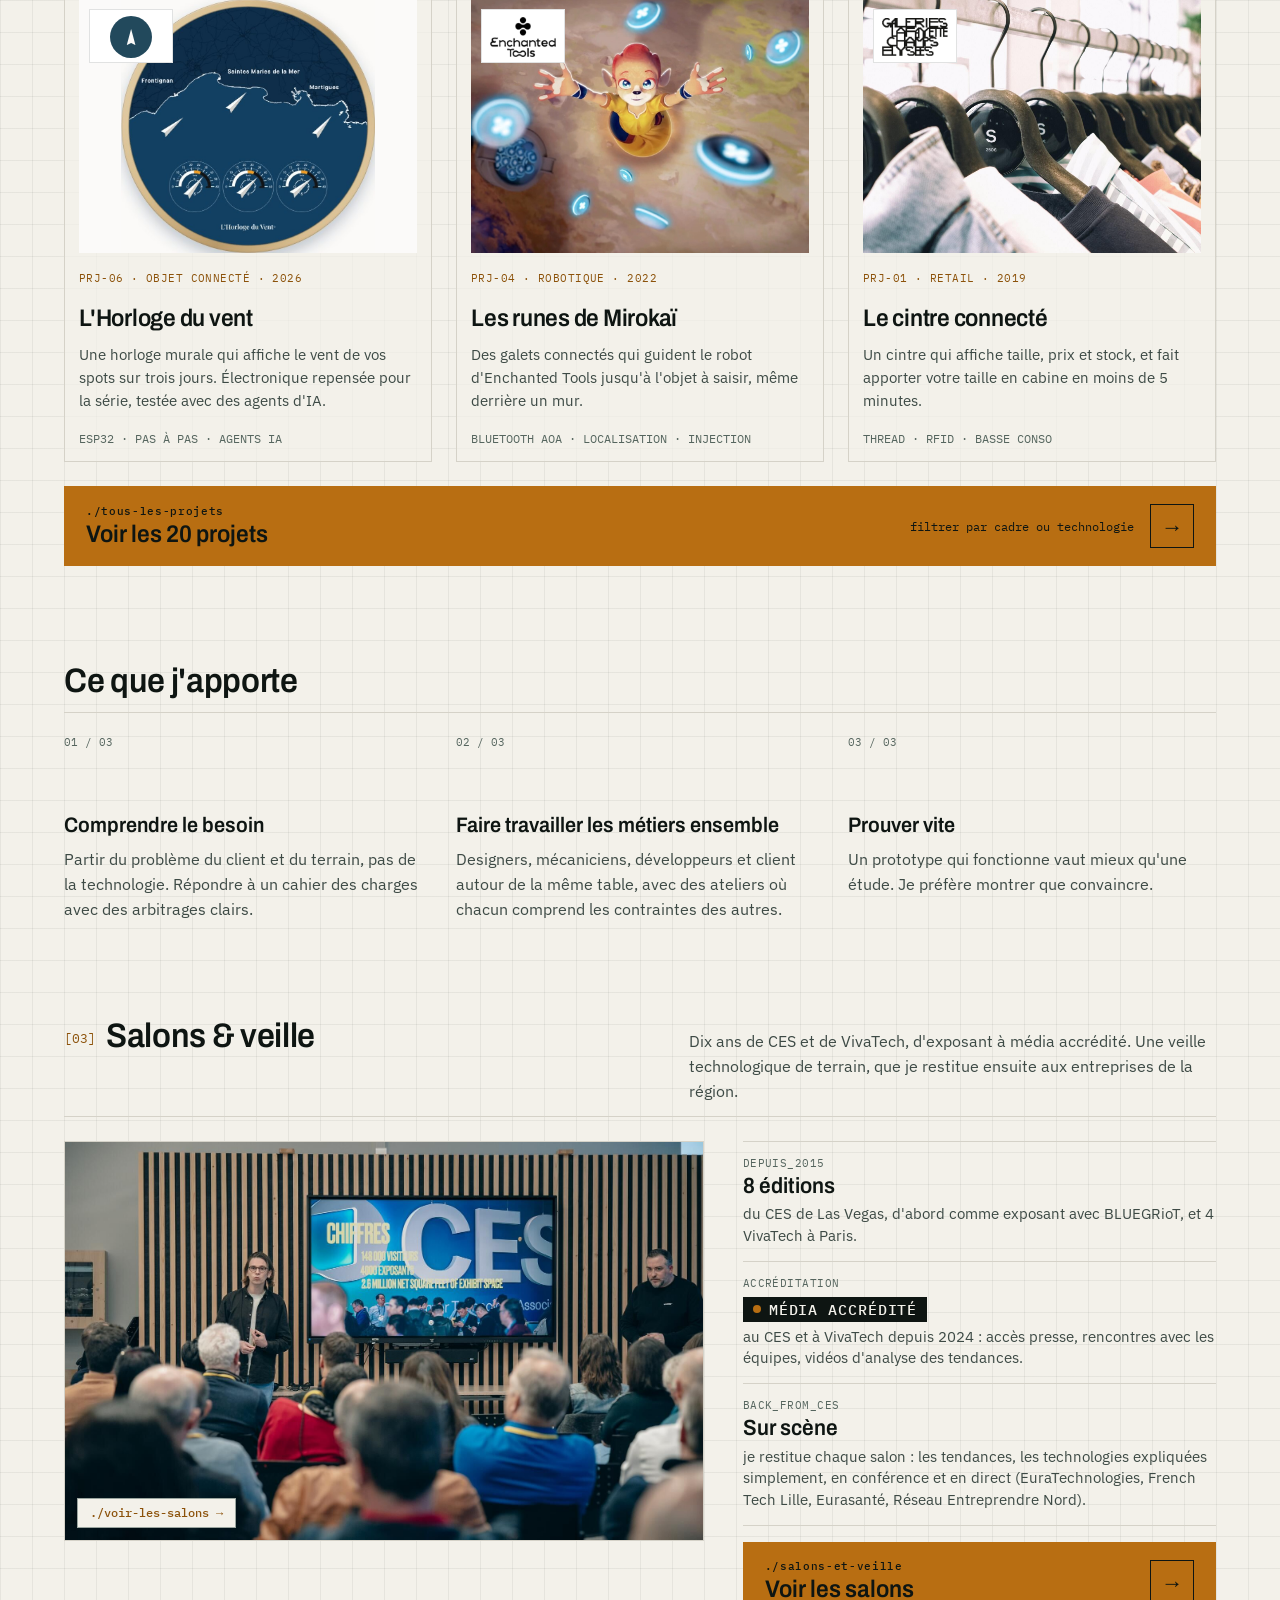
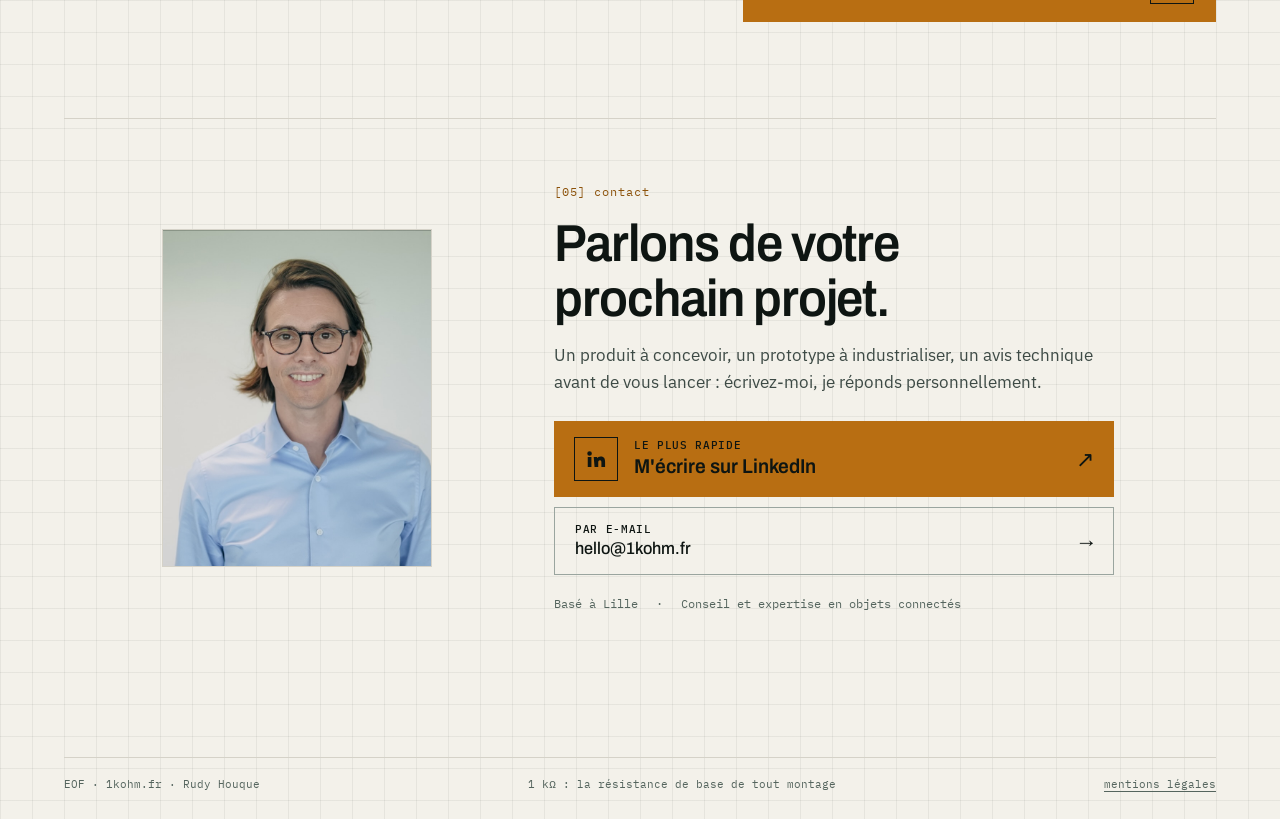
==== commit 5d80b192: "Fusion : accueil épuré et page /parcours/ Co-Authored-By: Claude Opus 5.5 <noreply@anthropic.com>" ====
--- a/index.html
+++ b/index.html
@@ -19,7 +19,7 @@
 <script>document.documentElement.classList.add('js');try{var t=localStorage.getItem('theme');if(t)document.documentElement.setAttribute('data-theme',t)}catch(e){}
 /* animation d'accueil : une seule fois par visiteur (clé « 1kohm-intro »), jamais en mouvement réduit ; ?intro pour la rejouer en test */
 (function(d,h){var go=false;if(window.matchMedia&&matchMedia('(prefers-reduced-motion: reduce)').matches)return;if(/[?&]intro(?:[=&]|$)/.test(location.search))go=true;else try{if(!localStorage.getItem('1kohm-intro')){localStorage.setItem('1kohm-intro','1');go=true}}catch(e){}if(!go)return;h.classList.add('intro');['plex-mono-500','plex-sans-400'].forEach(function(f){var l=d.createElement('link');l.rel='preload';l.as='font';l.type='font/woff2';l.crossOrigin='';l.href='/assets/fonts/'+f+'.woff2';d.head.appendChild(l)});var s=d.createElement('script');s.src='/assets/intro.js?v=20261105';s.async=true;d.head.appendChild(s)})(document,document.documentElement);</script>
-<link rel="stylesheet" href="/assets/site.css?v=20261105">
+<link rel="stylesheet" href="/assets/site.css?v=20261105b">
 <script defer src="https://cloud.umami.is/script.js" data-website-id="324cd797-ee55-44f8-921b-9b1022fabcf0"></script>
 </head>
 <body>
@@ -96,6 +96,13 @@
       </div>
       <p class="intro">Trois projets parmi d'autres. Ouvrez-en un pour entrer dans la conception, ou parcourez-les tous.</p>
       <div class="cards">
+        <a class="card" href="/horloge-du-vent/">
+          <div class="pic" style="background:#FBFAF9"><img loading="lazy" src="/img/horloge/horloge-bleu-marine.jpg" alt="L'Horloge du vent : carte de la côte, trois flèches de spots et trois cadrans de vent" style="object-fit:contain"><img class="alt" loading="lazy" src="/img/horloge/rudy-labo.jpg" style="object-position:65% 45%" alt=""><span class="plogo"><img src="/img/logos/horloge-du-vent.svg" alt="L'Horloge du vent"></span></div>
+          <span class="code-row"><span class="code">PRJ-06 · OBJET CONNECTÉ · 2026</span><span class="ico c-ico" aria-hidden="true"><span class="rig flat"><svg viewBox="0 0 48 48"><path d="M24 8a16 16 0 1 0 .01 0M19 32l5-18 5 18-5-2.5z"/></svg><svg viewBox="0 0 48 48"><path d="M24 8a16 16 0 1 0 .01 0M19 32l5-18 5 18-5-2.5z"/></svg></span></span></span>
+          <h3>L'Horloge du vent</h3>
+          <p>Une horloge murale qui affiche le vent de vos spots sur trois jours. Électronique repensée pour la série, testée avec des agents d'IA.</p>
+          <span class="specs">ESP32 · PAS À PAS · AGENTS IA</span>
+        </a>
         <a class="card" href="/enchanted-tools/">
           <div class="pic"><img src="/img/enchanted/film-runes.jpg" alt="Une créature de l'univers Mirokaï lance les runes lumineuses en l'air"><img class="alt" loading="lazy" src="/img/enchanted/rudy-miroki.jpg" style="object-position:50% 14%" alt=""><span class="plogo"><img src="/img/logos/enchanted-tools.png" alt="Enchanted Tools"></span></div>
           <span class="code-row"><span class="code">PRJ-04 · ROBOTIQUE · 2022</span><span class="ico c-ico" aria-hidden="true"><span class="rig flat"><svg viewBox="0 0 48 48"><path d="M24 8a16 16 0 1 0 .01 0M24 15a3.5 3.5 0 1 0 .01 0M17 24a3.5 3.5 0 1 0 .01 0M31 24a3.5 3.5 0 1 0 .01 0M24 33a3.5 3.5 0 1 0 .01 0"/></svg><svg viewBox="0 0 48 48"><path d="M24 8a16 16 0 1 0 .01 0M24 15a3.5 3.5 0 1 0 .01 0M17 24a3.5 3.5 0 1 0 .01 0M31 24a3.5 3.5 0 1 0 .01 0M24 33a3.5 3.5 0 1 0 .01 0"/></svg></span></span></span>
@@ -109,13 +116,6 @@
           <h3>Le cintre connecté</h3>
           <p>Un cintre qui affiche taille, prix et stock, et fait apporter votre taille en cabine en moins de 5 minutes.</p>
           <span class="specs">THREAD · RFID · BASSE CONSO</span>
-        </a>
-        <a class="card" href="/choose/">
-          <div class="pic" style="background:#E9E9E6"><img loading="lazy" src="/img/choose/produit.jpg" alt="La basket connectée #Choose d'Éram" style="object-fit:contain"><img class="alt" loading="lazy" src="/img/choose/rudy-soudure.jpg" style="object-position:60% 25%" alt=""><span class="plogo"><img src="/img/logos/eram.png" alt="Éram"></span></div>
-          <span class="code-row"><span class="code">PRJ-02 · MODE · 2016</span><span class="ico c-ico" aria-hidden="true"><span class="rig flat"><svg viewBox="0 0 48 48"><path d="M5 31c0-7 2-15 6-15l6 5c5 3 11 4 17 5 6 1 9 3 9 6v3H5zM5 34h38M20 22l3-3M25 24l3-3"/></svg><svg viewBox="0 0 48 48"><path d="M5 31c0-7 2-15 6-15l6 5c5 3 11 4 17 5 6 1 9 3 9 6v3H5zM5 34h38M20 22l3-3M25 24l3-3"/></svg></span></span></span>
-          <h3>#Choose, la chaussure caméléon</h3>
-          <p>Une chaussure qui change de couleur depuis le smartphone. Du prototype au CES de Las Vegas, puis fabriquée en France par Éram.</p>
-          <span class="specs">BLE · FIBRE OPTIQUE · INDUCTION</span>
         </a>
       </div>
       <a class="allp" href="/projets/"><span class="allp-t"><small>./tous-les-projets</small><span>Voir les <span class="js-count">6</span> projets</span></span><span class="allp-s">filtrer par cadre ou technologie</span><span class="allp-a" aria-hidden="true">→</span></a>
--- a/assets/site.css
+++ b/assets/site.css
@@ -333,7 +333,7 @@
 
 /* contact */
 .contact{display:grid;grid-template-columns:repeat(12,minmax(0,1fr));column-gap:var(--col-gap);row-gap:var(--s5);align-items:center;margin-top:clamp(64px,8vw,96px);padding-block:clamp(40px,6vw,64px);border-top:1px solid var(--line)}
-.c-pic{grid-column:1 / span 4;margin:0;aspect-ratio:4/5;overflow:hidden;border:1px solid var(--line);background:var(--ph)}
+.c-pic{grid-column:2 / span 3;margin:0;aspect-ratio:4/5;overflow:hidden;border:1px solid var(--line);background:var(--ph)}
 .c-pic img{width:100%;height:100%;object-fit:cover;object-position:50% 30%;transition:transform 600ms var(--ease-out)}
 .c-body{grid-column:6 / -1;display:flex;flex-direction:column;gap:16px;min-width:0}
 .contact h2{font-size:clamp(32px,4.4vw,52px);letter-spacing:-.02em;line-height:1.05}
@@ -759,7 +759,7 @@
   .kf > div:last-child{border-bottom:0!important;grid-column:1/-1;border-right:0!important}
   .cards{grid-template-columns:1fr 1fr}
   .awards{grid-template-columns:1fr 1fr;row-gap:var(--s5)}
-  .c-pic{grid-column:1 / span 5}.c-body{grid-column:6 / -1}
+  .c-pic{grid-column:1 / span 4}.c-body{grid-column:6 / -1}
   .path > li{grid-template-columns:110px 1fr;row-gap:12px}.path > li > div{grid-column:1/-1}
   .spec,.chap,.hard,.recharge,.veille,.rolebox,.pitchbox,.story,.pillars,.qual3{grid-template-columns:1fr}
   .chap.flip > .txt{order:0}
@@ -804,7 +804,7 @@
   .roles > div{border-right:0!important;border-bottom:1px solid var(--line)!important}
   .roles > div:last-child{border-bottom:0!important}
   .path > li{grid-template-columns:1fr 112px;padding-right:0}.plg{height:46px}.plg img{height:30px}.plg.tall img{height:40px}
-  .c-pic,.c-body{grid-column:1/-1}.c-pic{aspect-ratio:4/3;max-height:360px}
+  .c-pic,.c-body{grid-column:1/-1}.c-pic{width:148px}
   .allp{grid-template-columns:1fr auto}.allp-s{display:none}
   .stat{padding:12px 14px;gap:4px}
   .stat > span{font-size:13px;line-height:1.4}
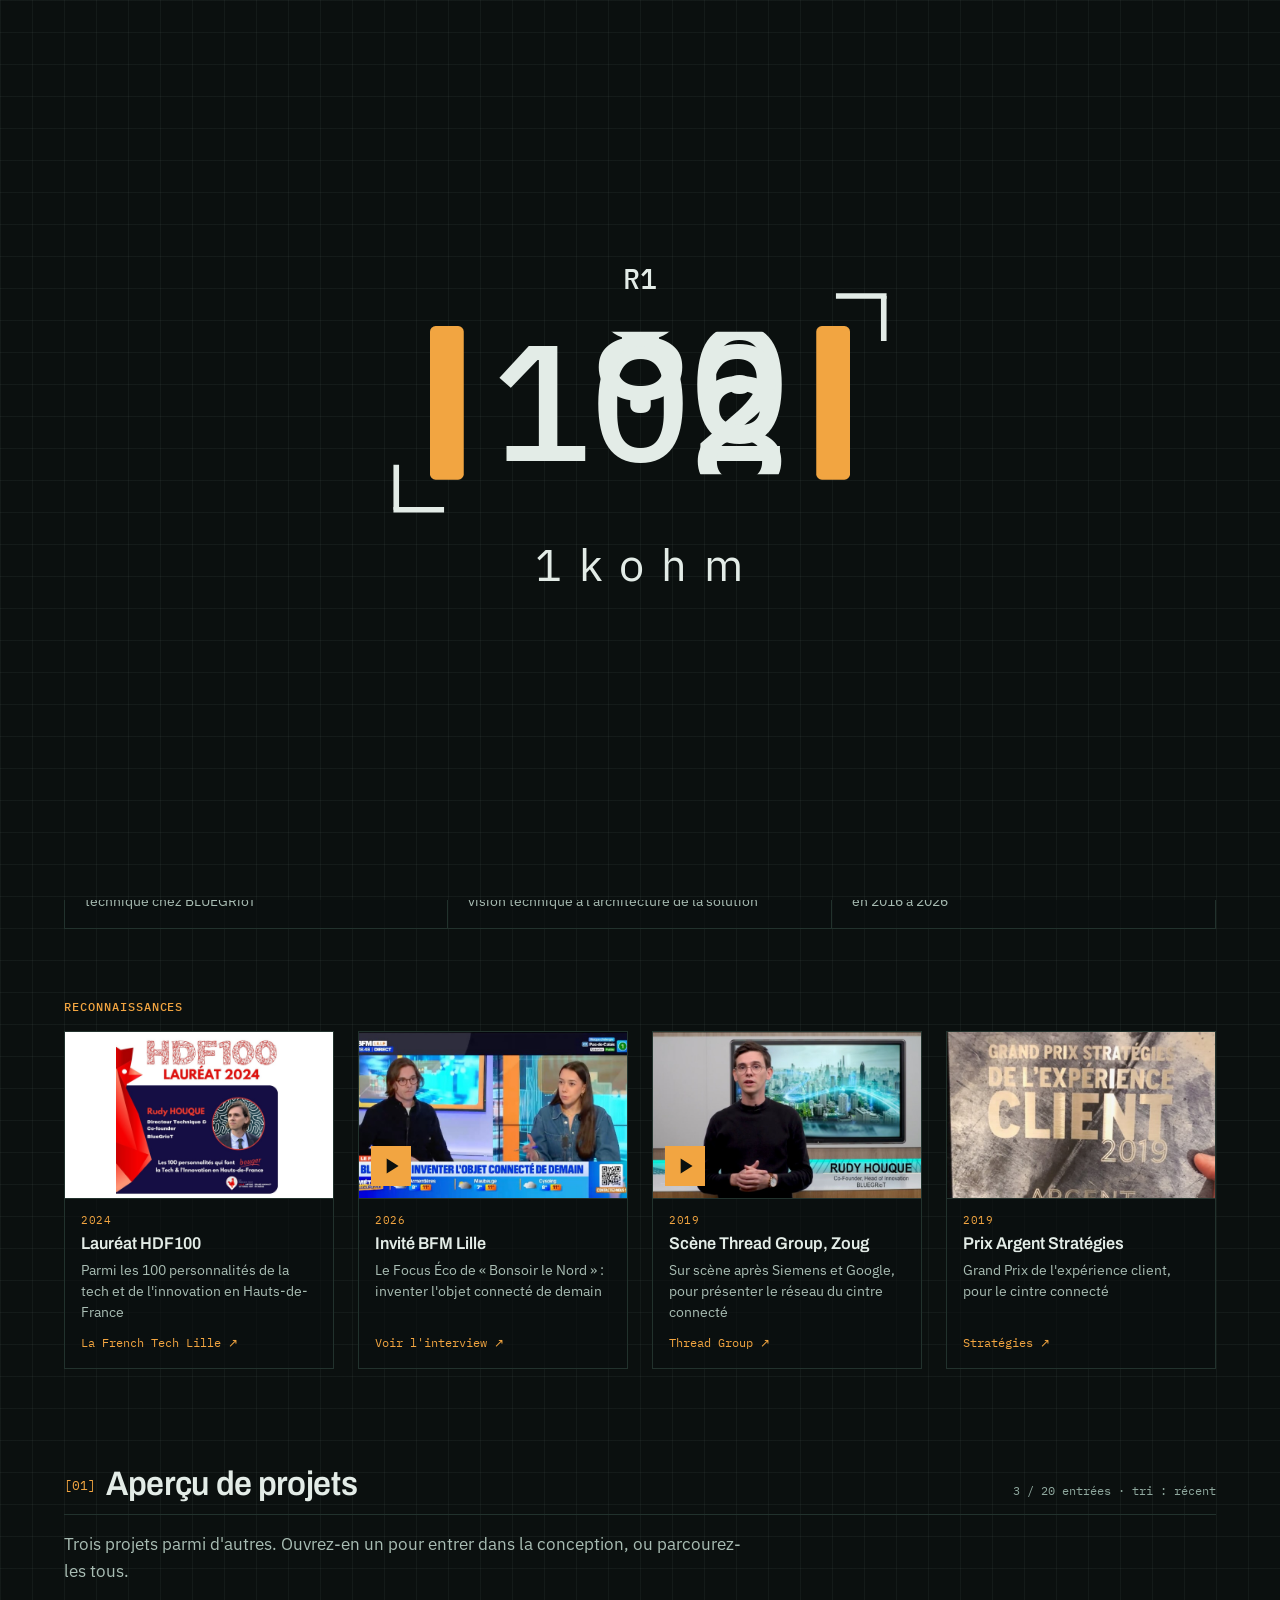
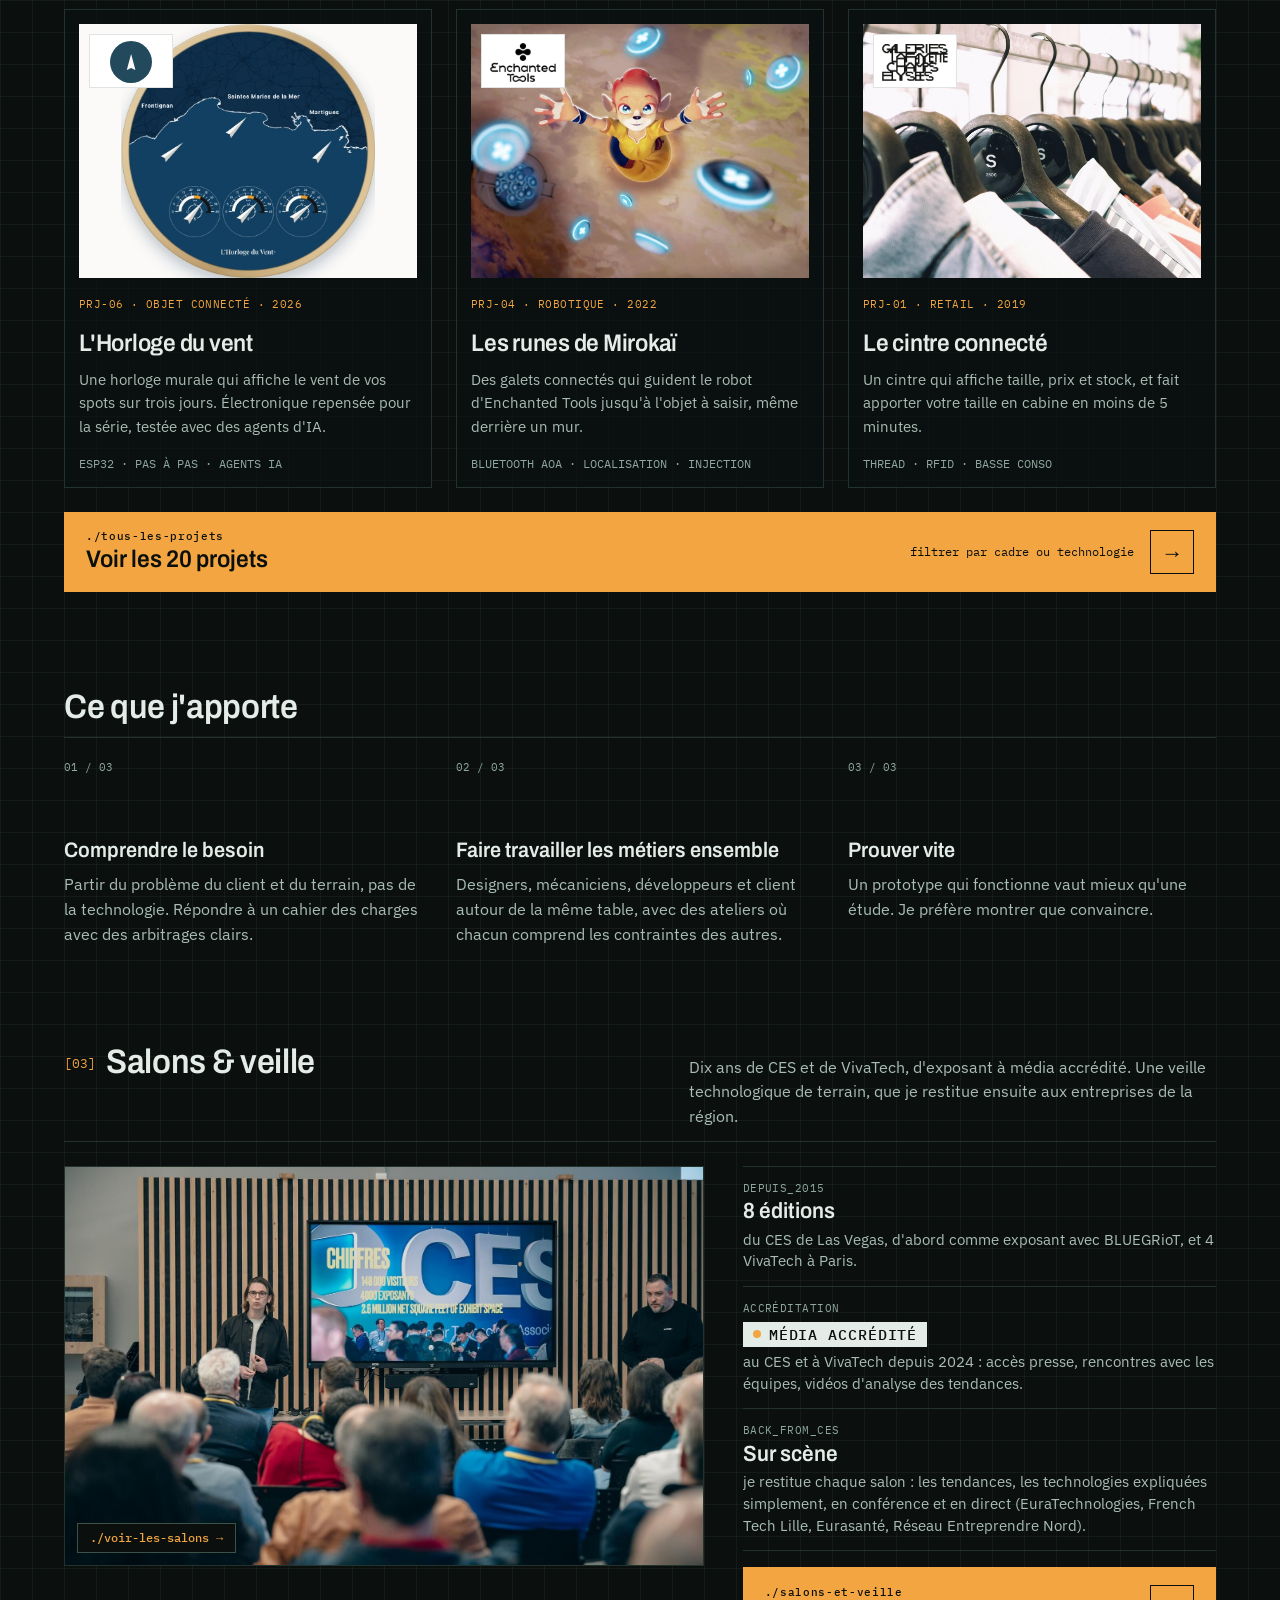
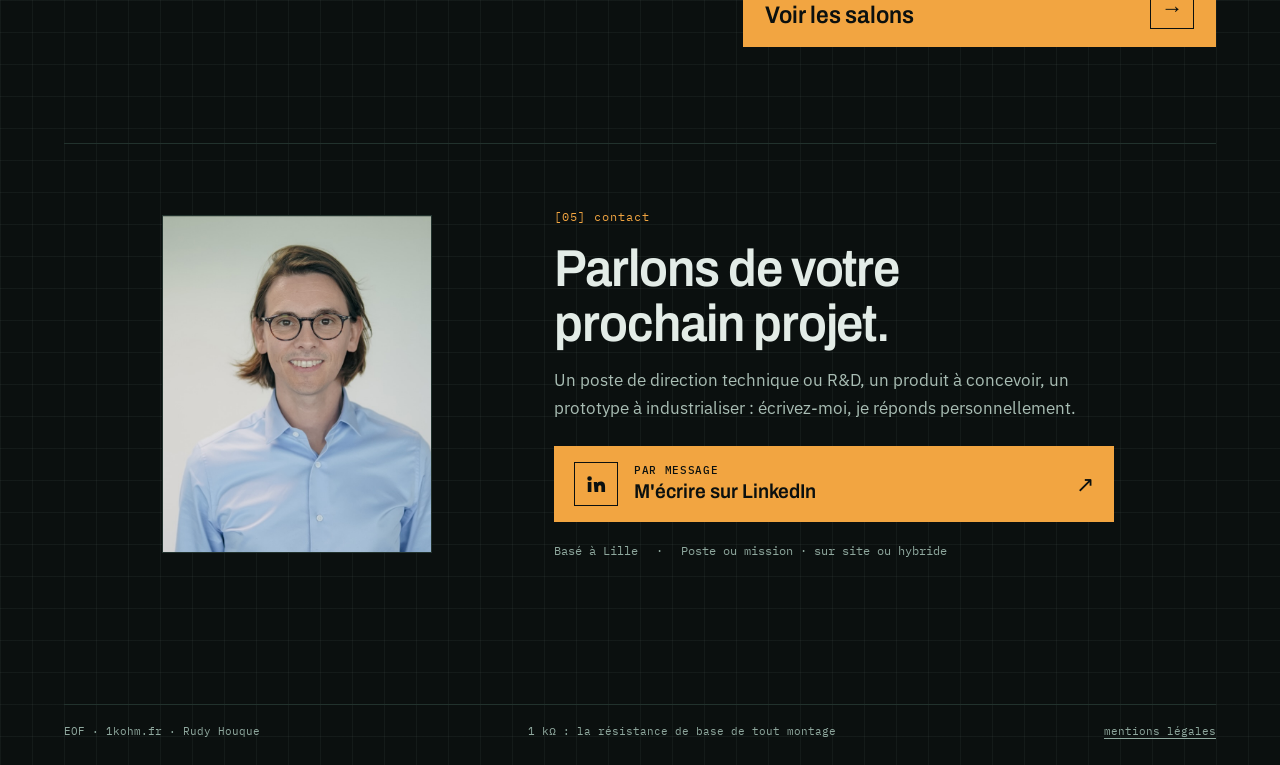
==== commit 48ce6024: "Accueil et Salons : positionnement poste ou mission, vue mobile allégée - Ligne de métiers sous le t" ====
--- a/index.html
+++ b/index.html
@@ -1,15 +1,15 @@
 <!doctype html>
-<html lang="fr" data-theme="light">
+<html lang="fr" data-theme="dark">
 <head>
 <meta charset="utf-8">
 <meta name="viewport" content="width=device-width, initial-scale=1, viewport-fit=cover">
 <title>Rudy Houque · Directeur technique, objets connectés</title>
-<meta name="description" content="Directeur technique et ingénieur en électronique, ancien cofondateur de BLUEGRioT : plus de 70 projets d'objets connectés. Du besoin client au prototype puis à la production : cintre connecté des Galeries Lafayette, chaussure #Choose, CES.">
+<meta name="description" content="Directeur technique, responsable R&amp;D et architecte matériel en objets connectés, ingénieur en électronique, ex-cofondateur de BLUEGRioT : plus de 70 projets. Du besoin client au prototype puis à la production : cintre connecté des Galeries Lafayette, chaussure #Choose, CES.">
 <link rel="canonical" href="https://1kohm.fr/">
 <meta property="og:type" content="website">
 <meta property="og:locale" content="fr_FR">
 <meta property="og:title" content="Rudy Houque · Directeur technique, objets connectés">
-<meta property="og:description" content="Directeur technique et ingénieur en électronique, ancien cofondateur de BLUEGRioT : plus de 70 projets d'objets connectés. Du besoin client au prototype puis à la production : cintre connecté des Galeries Lafayette, chaussure #Choose, CES.">
+<meta property="og:description" content="Directeur technique, responsable R&amp;D et architecte matériel en objets connectés, ingénieur en électronique, ex-cofondateur de BLUEGRioT : plus de 70 projets. Du besoin client au prototype puis à la production : cintre connecté des Galeries Lafayette, chaussure #Choose, CES.">
 <meta property="og:url" content="https://1kohm.fr/">
 <meta property="og:image" content="https://1kohm.fr/img/autres/portrait-vert.jpg">
 <link rel="icon" href="/favicon.svg" type="image/svg+xml">
@@ -19,12 +19,11 @@
 <script>document.documentElement.classList.add('js');try{var t=localStorage.getItem('theme');if(t)document.documentElement.setAttribute('data-theme',t)}catch(e){}
 /* animation d'accueil : une seule fois par visiteur (clé « 1kohm-intro »), jamais en mouvement réduit ; ?intro pour la rejouer en test */
 (function(d,h){var go=false;if(window.matchMedia&&matchMedia('(prefers-reduced-motion: reduce)').matches)return;if(/[?&]intro(?:[=&]|$)/.test(location.search))go=true;else try{if(!localStorage.getItem('1kohm-intro')){localStorage.setItem('1kohm-intro','1');go=true}}catch(e){}if(!go)return;h.classList.add('intro');['plex-mono-500','plex-sans-400'].forEach(function(f){var l=d.createElement('link');l.rel='preload';l.as='font';l.type='font/woff2';l.crossOrigin='';l.href='/assets/fonts/'+f+'.woff2';d.head.appendChild(l)});var s=d.createElement('script');s.src='/assets/intro.js?v=20261105';s.async=true;d.head.appendChild(s)})(document,document.documentElement);</script>
-<link rel="stylesheet" href="/assets/site.css?v=20261105b">
+<link rel="stylesheet" href="/assets/site.css?v=20261109f">
 <script defer src="https://cloud.umami.is/script.js" data-website-id="324cd797-ee55-44f8-921b-9b1022fabcf0"></script>
 </head>
 <body>
 <a class="skip" href="#home">Aller au contenu</a>
-<div class="sysbar"><div class="wrap"><div><span>SYS / 1KOHM.FR / v1.0</span><span class="sys-geo">50.63 N · 3.06 E · LILLE</span><span><i class="dot" aria-hidden="true">●</i> conseil et expertise</span></div></div></div>
 <div class="wrap">
   <header class="top">
     <a class="brand" href="/" aria-label="1kohm, accueil"><svg class="brand-mark" viewBox="26.5 4.5 267 120" aria-hidden="true" focusable="false"><g fill="none" stroke="currentColor" stroke-width="3"><polyline points="266,8 290,8 290,32"/><polyline points="54,122 30,122 30,98"/></g><g class="brand-term"><rect x="48" y="24" width="18" height="82" rx="3"/><rect x="254" y="24" width="18" height="82" rx="3"/></g><path fill="currentColor" d="M88.54 96V87.82H105.79V41.79H105.09L90.83 57.02L84.76 51.56L100.42 34.58H115.65V87.82H130.52V96Z M160 97.06Q154.19 97.06 149.92 94.9Q145.66 92.74 142.88 88.7Q140.11 84.65 138.79 78.75Q137.47 72.86 137.47 65.29Q137.47 57.81 138.79 51.87Q140.11 45.93 142.88 41.88Q145.66 37.83 149.92 35.68Q154.19 33.52 160 33.52Q165.81 33.52 170.08 35.68Q174.34 37.83 177.12 41.88Q179.89 45.93 181.21 51.87Q182.53 57.81 182.53 65.29Q182.53 72.86 181.21 78.75Q179.89 84.65 177.12 88.7Q174.34 92.74 170.08 94.9Q165.81 97.06 160 97.06ZM160 88.96Q166.69 88.96 169.55 83.99Q172.41 79.02 172.41 70.57V60.01Q172.41 51.56 169.55 46.59Q166.69 41.62 160 41.62Q156.66 41.62 154.28 42.89Q151.9 44.17 150.41 46.59Q148.91 49.01 148.25 52.4Q147.59 55.78 147.59 60.01V70.57Q147.59 74.79 148.25 78.18Q148.91 81.57 150.41 83.99Q151.9 86.41 154.28 87.68Q156.66 88.96 160 88.96ZM160 70.48Q156.92 70.48 155.73 69.25Q154.54 68.02 154.54 66.26V64.32Q154.54 62.56 155.73 61.33Q156.92 60.1 160 60.1Q163.08 60.1 164.27 61.33Q165.46 62.56 165.46 64.32V66.26Q165.46 68.02 164.27 69.25Q163.08 70.48 160 70.48Z M234.36 96H191.94V86.58L212.01 69.07Q216.76 64.85 219.36 61.06Q221.95 57.28 221.95 53.06V52.09Q221.95 47.25 219.31 44.65Q216.67 42.06 211.66 42.06Q206.55 42.06 203.78 44.78Q201.01 47.51 199.78 51.74L191.15 48.48Q192.03 45.58 193.7 42.89Q195.38 40.21 197.97 38.1Q200.57 35.98 204.13 34.75Q207.7 33.52 212.36 33.52Q217.11 33.52 220.85 34.88Q224.59 36.25 227.14 38.62Q229.7 41 231.02 44.3Q232.34 47.6 232.34 51.56Q232.34 55.26 231.24 58.38Q230.14 61.5 228.16 64.36Q226.18 67.22 223.45 69.86Q220.72 72.5 217.46 75.14L202.59 87.64H234.36Z"/></svg></a>
@@ -44,9 +43,9 @@
   <div class="wrap">
     <section class="hero" aria-labelledby="h-hero">
       <div class="hero-txt">
-        <h1 id="h-hero" class="id"><span class="name">Rudy Houque</span><span class="role">Directeur technique <i>·</i> objets connectés</span></h1>
+        <h1 id="h-hero" class="id"><span class="name">Rudy Houque</span><span class="role">Directeur technique <i>·</i> objets connectés</span><span class="metiers">Architecture matérielle <i>·</i> électronique <i>·</i> R&amp;D <i>·</i> du prototype à la série</span></h1>
         <p class="tagline">Je décrypte les besoins clients, établis une stratégie, rédige une réponse technique crédible <span>et emmène les idées du prototype à la production.</span></p>
-        <p class="lede">Ingénieur en électronique de formation, j'ai passé seize ans à transformer le problème d'un client en produit qui fonctionne, du premier schéma à la série. Ancien cofondateur et directeur technique de BLUEGRioT, je mets aujourd'hui cette expérience au service de vos projets, en conseil et expertise.</p>
+        <p class="lede">Ingénieur en électronique de formation, j'ai passé seize ans à transformer le problème d'un client en produit qui fonctionne, du premier schéma à la série. Ex-cofondateur et ex-directeur technique de BLUEGRioT, je mets aujourd'hui cette expérience au service d'une équipe ou de vos projets, en poste ou en mission.</p>
         <div class="ctas">
           <a class="btn solid" href="/projets/">./voir-les-projets</a>
           <a class="btn" href="/#contact">./me-contacter</a>
@@ -55,6 +54,7 @@
       <figure class="portrait">
         <div class="scan"><img fetchpriority="high" src="/img/autres/portrait-vert.jpg" alt="Portrait de Rudy Houque" width="1600" height="1067"></div>
         <i class="c1" aria-hidden="true"></i><i class="c2" aria-hidden="true"></i><i class="c3" aria-hidden="true"></i><i class="c4" aria-hidden="true"></i>
+        <span class="dispo"><i aria-hidden="true">●</i> disponible · poste ou mission</span>
         <figcaption>Rudy Houque · directeur technique · Lille</figcaption>
       </figure>
     </section>
@@ -62,7 +62,7 @@
     <section class="stats" aria-labelledby="h-bluegriot">
       <header class="row-head has-logo">
         <span class="row-logo bluegriot" role="img" aria-label="BLUEGRioT"></span>
-        <h2 id="h-bluegriot" class="row-title"><small>COFONDATEUR · DIRECTEUR TECHNIQUE</small>Bureau d'études en objets connectés, de 2016 à 2026</h2>
+        <h2 id="h-bluegriot" class="row-title"><small>EX-COFONDATEUR · DIRECTEUR TECHNIQUE</small>Bureau d'études en objets connectés, de 2016 à 2026</h2>
       </header>
       <div class="stat">
         <small>PROJETS_DIRIGÉS</small>
@@ -74,7 +74,7 @@
         <div class="v"><span class="ico" aria-hidden="true"><span class="rig layers"><i></i><i></i><i></i></span></span><b>270+</b></div>
         <span>propositions techniques rédigées et chiffrées, de la vision technique à l'architecture de la solution</span>
       </div>
-      <div class="stat">
+      <div class="stat s-annees">
         <small>DEPUIS_LA_CRÉATION</small>
         <div class="v"><span class="ico" aria-hidden="true"><span class="rig flat cherry"><svg viewBox="0 0 48 48"><path d="M24 19a12 12 0 1 0 .01 0M14 5c8 1 12 7 11.5 19M25.5 24c-2 0-4-1-5-3"/></svg><svg viewBox="0 0 48 48"><path d="M24 19a12 12 0 1 0 .01 0M14 5c8 1 12 7 11.5 19M25.5 24c-2 0-4-1-5-3"/></svg></span></span><b>10 ans</b></div>
         <span>à diriger la technique de BLUEGRioT, de sa création en 2016 à 2026</span>
@@ -83,10 +83,12 @@
 
     <section class="awards" aria-labelledby="h-awards">
       <h2 id="h-awards" class="aw-head">Reconnaissances</h2>
+      <div class="aw-row">
         <a class="aw" href="https://www.lafrenchtechlille.com/hdf100" target="_blank" rel="noopener"><figure class="aw-pic"><img loading="lazy" src="/img/autres/reco-hdf100.jpg" style="object-fit:contain;background:#fff" alt="Visuel lauréat HDF100 2024 de Rudy Houque, French Tech Lille"></figure><div class="aw-t"><p><time>2024</time>Lauréat HDF100</p><span>Parmi les 100 personnalités de la tech et de l'innovation en Hauts-de-France</span><b>La French Tech Lille <i aria-hidden="true">↗</i></b></div></a>
+        <a class="aw" href="https://youtu.be/-MbvShF2enQ" target="_blank" rel="noopener"><figure class="aw-pic"><img loading="lazy" src="/img/autres/reco-bfm.jpg" alt="Rudy Houque invité du Focus Éco de BFM Lille"><span class="aw-play" aria-hidden="true"><svg viewBox="0 0 24 24"><path d="M8 5v14l11-7z" fill="currentColor"/></svg></span></figure><div class="aw-t"><p><time>2026</time>Invité BFM Lille</p><span>Le Focus Éco de « Bonsoir le Nord » : inventer l'objet connecté de demain</span><b>Voir l'interview <i aria-hidden="true">↗</i></b></div></a>
+        <a class="aw" href="https://threadgroup.org/newsroom/case-studies/bluegriot" target="_blank" rel="noopener"><figure class="aw-pic"><img loading="lazy" src="/img/autres/reco-thread.jpg" alt="Rudy Houque présente le cintre connecté en vidéo pour le Thread Group"><span class="aw-play" aria-hidden="true"><svg viewBox="0 0 24 24"><path d="M8 5v14l11-7z" fill="currentColor"/></svg></span></figure><div class="aw-t"><p><time>2019</time>Scène Thread Group, Zoug</p><span>Sur scène après Siemens et Google, pour présenter le réseau du cintre connecté</span><b>Thread Group <i aria-hidden="true">↗</i></b></div></a>
         <a class="aw" href="https://www.strategies.fr/creations/bluegriot-pour-galeries-lafayette-champs-elysees-cintre-connecte" target="_blank" rel="noopener"><figure class="aw-pic"><img loading="lazy" src="/img/autres/reco-strategies.jpg" style="object-position:50% 6%" alt="Plaque du Grand Prix Stratégies de l'expérience client 2019, prix Argent"></figure><div class="aw-t"><p><time>2019</time>Prix Argent Stratégies</p><span>Grand Prix de l'expérience client, pour le cintre connecté</span><b>Stratégies <i aria-hidden="true">↗</i></b></div></a>
-        <a class="aw" href="https://threadgroup.org/newsroom/case-studies/bluegriot" target="_blank" rel="noopener"><figure class="aw-pic"><img loading="lazy" src="/img/autres/reco-thread.jpg" alt="Rudy Houque présente le cintre connecté en vidéo pour le Thread Group"><span class="aw-play" aria-hidden="true"><svg viewBox="0 0 24 24"><path d="M8 5v14l11-7z" fill="currentColor"/></svg></span></figure><div class="aw-t"><p><time>2019</time>Scène Thread Group, Zoug</p><span>Sur scène après Siemens et Google, pour présenter le réseau du cintre connecté</span><b>Thread Group <i aria-hidden="true">↗</i></b></div></a>
-        <a class="aw" href="https://youtu.be/-MbvShF2enQ" target="_blank" rel="noopener"><figure class="aw-pic"><img loading="lazy" src="/img/autres/reco-bfm.jpg" alt="Rudy Houque invité du Focus Éco de BFM Lille"><span class="aw-play" aria-hidden="true"><svg viewBox="0 0 24 24"><path d="M8 5v14l11-7z" fill="currentColor"/></svg></span></figure><div class="aw-t"><p><time>2026</time>Invité BFM Lille</p><span>Le Focus Éco de « Bonsoir le Nord » : inventer l'objet connecté de demain</span><b>Voir l'interview <i aria-hidden="true">↗</i></b></div></a>
+      </div>
     </section>
 
     <section class="block" id="projets" aria-labelledby="h-projets">
@@ -151,9 +153,11 @@
       <div class="veille2">
         <a class="pic v-pic" href="/salons/"><img loading="lazy" src="/img/autres/ces-2026-10.jpg" alt="Sur scène pour le débrief du CES 2026, voir la page des salons"><span class="v-tag" aria-hidden="true">./voir-les-salons →</span></a>
         <div class="v-tiles">
-          <div class="vt"><small>DEPUIS_2015</small><b>8 éditions</b><span>du CES de Las Vegas, d'abord comme exposant avec BLUEGRioT, et 4 VivaTech à Paris.</span></div>
-          <div class="vt acc"><small>ACCRÉDITATION</small><b><span class="pass">Média accrédité</span></b><span>au CES et à VivaTech depuis 2024 : accès presse, rencontres avec les équipes, vidéos d'analyse des tendances.</span></div>
-          <div class="vt"><small>BACK_FROM_CES</small><b>Sur scène</b><span>je restitue chaque salon : les tendances, les technologies expliquées simplement, en conférence et en direct (EuraTechnologies, French Tech Lille, Eurasanté, Réseau Entreprendre Nord).</span></div>
+          <div class="vt-row">
+            <div class="vt"><small>DEPUIS_2015</small><b>8 éditions</b><span>du CES de Las Vegas, d'abord comme exposant avec BLUEGRioT, et 4 VivaTech à Paris.</span></div>
+            <div class="vt acc"><small>ACCRÉDITATION</small><b><span class="pass">Média accrédité</span></b><span>au CES et à VivaTech depuis 2024 : accès presse, rencontres avec les équipes, vidéos d'analyse des tendances.</span></div>
+            <div class="vt"><small>BACK_FROM_CES</small><b>Sur scène</b><span>je restitue chaque salon : les tendances, les technologies expliquées simplement, en conférence et en direct (EuraTechnologies, French Tech Lille, Eurasanté, Réseau Entreprendre Nord).</span></div>
+          </div>
           <a class="allp v-cta" href="/salons/"><span class="allp-t"><small>./salons-et-veille</small><span>Voir les salons</span></span><span class="allp-s">CES et VivaTech, année par année</span><span class="allp-a" aria-hidden="true">→</span></a>
         </div>
       </div>
@@ -164,12 +168,11 @@
       <div class="c-body">
         <span class="kicker">[05] contact</span>
         <h2 id="h-contact">Parlons de votre prochain projet.</h2>
-        <p class="c-lede">Un produit à concevoir, un prototype à industrialiser, un avis technique avant de vous lancer : écrivez-moi, je réponds personnellement.</p>
+        <p class="c-lede">Un poste de direction technique ou R&amp;D, un produit à concevoir, un prototype à industrialiser : écrivez-moi, je réponds personnellement.</p>
         <div class="c-actions">
-          <a class="c-li" href="https://www.linkedin.com/in/rudyhouque/" target="_blank" rel="noopener"><span class="c-ic"><svg viewBox="0 0 24 24" aria-hidden="true"><path fill="currentColor" d="M4.98 3.5a2.5 2.5 0 1 1 0 5 2.5 2.5 0 0 1 0-5zM3 9.75h4v11H3zM9.5 9.75h3.8v1.5h.05c.53-1 1.83-2.05 3.77-2.05 4.03 0 4.78 2.65 4.78 6.1v5.45h-4v-4.83c0-1.15-.02-2.63-1.6-2.63-1.6 0-1.85 1.25-1.85 2.55v4.91h-4z"/></svg></span><span class="c-t"><small>Le plus rapide</small>M'écrire sur LinkedIn</span><span class="c-ar" aria-hidden="true">↗</span></a>
-          <a class="c-mail mail" data-u="hello" data-d="1kohm.fr" href="#"><span class="c-t"><small>Par e-mail</small><span class="mail-txt">hello [arobase] 1kohm.fr</span></span><span class="c-ar" aria-hidden="true">→</span></a>
+          <a class="c-li" href="https://www.linkedin.com/in/rudyhouque/" target="_blank" rel="noopener"><span class="c-ic"><svg viewBox="0 0 24 24" aria-hidden="true"><path fill="currentColor" d="M4.98 3.5a2.5 2.5 0 1 1 0 5 2.5 2.5 0 0 1 0-5zM3 9.75h4v11H3zM9.5 9.75h3.8v1.5h.05c.53-1 1.83-2.05 3.77-2.05 4.03 0 4.78 2.65 4.78 6.1v5.45h-4v-4.83c0-1.15-.02-2.63-1.6-2.63-1.6 0-1.85 1.25-1.85 2.55v4.91h-4z"/></svg></span><span class="c-t"><small>Par message</small>M'écrire sur LinkedIn</span><span class="c-ar" aria-hidden="true">↗</span></a>
         </div>
-        <p class="c-meta"><span>Basé à Lille</span><span>Conseil et expertise en objets connectés</span></p>
+        <p class="c-meta"><span>Basé à Lille</span><span>Poste ou mission · sur site ou hybride</span></p>
       </div>
     </section>
   </div>
@@ -177,6 +180,6 @@
 <footer class="foot"><div class="wrap"><div><span>EOF · 1kohm.fr · Rudy Houque</span><span>1 kΩ : la résistance de base de tout montage</span><a href="/mentions-legales/">mentions légales</a></div></div></footer>
 
 <div class="lb" id="lb" hidden role="dialog" aria-modal="true" aria-label="Visionneuse photo"><button class="close" id="lbClose" type="button">fermer [échap]</button><button class="nav-b prev" id="lbPrev" type="button" aria-label="Photo précédente">‹</button><figure><img id="lbImg" alt=""><figcaption id="lbCap"></figcaption><div class="count" id="lbCount"></div></figure><button class="nav-b next-b" id="lbNext" type="button" aria-label="Photo suivante">›</button></div>
-<script src="/assets/site.js?v=20261103" defer></script>
+<script src="/assets/site.js?v=20261109b" defer></script>
 </body>
 </html>
--- a/assets/site.css
+++ b/assets/site.css
@@ -6,7 +6,7 @@
 @font-face{font-family:"IBM Plex Mono";src:url("/assets/fonts/plex-mono-500.woff2") format("woff2");font-weight:500;font-display:swap}
 
 /* Style C, « couche technique cyber » : voir DESIGN.md.
-   Thème clair « tirage papier » par défaut (data-theme="light" posé sur <html>), thème sombre via data-theme="dark". */
+   Thème sombre par défaut (data-theme="dark" posé sur <html>), thème clair « tirage papier » via data-theme="light". */
 :root{
   --bg:#0B100F;
   --grid:rgba(143,168,158,.07);
@@ -66,7 +66,7 @@
 /* ===== BASE ===== */
 *{box-sizing:border-box}
 [hidden]{display:none!important}
-html{-webkit-text-size-adjust:100%;scroll-padding-top:24px}
+html{-webkit-text-size-adjust:100%;scroll-padding-top:24px;overflow-x:clip} /* sécurité : la page elle-même ne glisse jamais de côté, seuls les rails .aw-row, .cards, .vt-row défilent */
 body{
   margin:0;min-height:100vh;display:flex;flex-direction:column;
   background-color:var(--bg);
@@ -93,9 +93,7 @@
 .eyebrow b{font-weight:500;color:var(--accent-text)}
 .todo{background:color-mix(in srgb,var(--accent) 30%,transparent);padding:0 4px;font-style:italic}
 
-/* ===== BARRE D'ÉTAT, EN-TÊTE ===== */
-.sysbar .wrap > div{display:flex;justify-content:space-between;align-items:center;gap:var(--s4);min-height:34px;border-bottom:1px solid var(--line);font:400 11px/1.3 var(--f-mono);letter-spacing:.06em;color:var(--label)}
-.sysbar .dot{font-style:normal;color:var(--accent)}
+/* ===== EN-TÊTE ===== */
 .top{display:grid;grid-template-columns:auto 1fr auto;align-items:center;gap:var(--s4) var(--s6);min-height:80px;padding-block:var(--s3)}
 /* Emblème 1kohm (102 + terminaisons + équerres), SVG intégré : voir DESIGN.md et CHARTE.md.
    Zone de protection (2 T, soit 11 px à 84 px de large) laissée libre par la grille de l'en-tête. */
@@ -142,18 +140,22 @@
 .hero .name{font-size:clamp(52px,8.4vw,112px);font-weight:700;line-height:.92;letter-spacing:-.035em}
 .hero .role{font:500 clamp(13px,1.3vw,15px)/1.4 var(--f-mono);letter-spacing:.1em;text-transform:uppercase;color:var(--accent-text)}
 .hero .role i{font-style:normal;color:var(--label)}
+.hero .metiers{font:400 clamp(13px,1.25vw,15px)/1.5 var(--f-mono);letter-spacing:.02em;color:var(--ink-2);margin-top:-6px}
+.hero .metiers i{font-style:normal;color:var(--label)}
 .tagline{font:600 clamp(22px,2.2vw,30px)/1.22 var(--f-display);font-stretch:92%;letter-spacing:-.01em;text-wrap:balance;margin:0;max-width:24em}
 .tagline span{color:var(--accent)}
 .lede{font-size:18px;line-height:1.6;color:var(--ink-2);max-width:36em}
 .portrait{grid-column:9 / span 4;margin:10px 10px 44px 0;position:relative;min-height:420px}
 .portrait .scan{position:absolute;inset:0;overflow:hidden;background:var(--ph)}
 .portrait .scan::after{content:"";position:absolute;inset:0;background-image:repeating-linear-gradient(0deg,var(--scan) 0 1px,transparent 1px 3px);pointer-events:none}
-.portrait img{width:100%;height:100%;object-fit:cover;object-position:62% 40%;filter:grayscale(.85) contrast(1.1) brightness(.9)}
+.portrait img{width:100%;height:100%;object-fit:cover;object-position:62% 40%;filter:saturate(.92) contrast(1.04)}
 .portrait i{position:absolute;width:22px;height:22px;border:0 solid var(--accent)}
 .portrait .c1{left:-10px;top:-10px;border-left-width:2px;border-top-width:2px}
 .portrait .c2{right:-10px;top:-10px;border-right-width:2px;border-top-width:2px}
 .portrait .c3{left:-10px;bottom:-10px;border-left-width:2px;border-bottom-width:2px}
 .portrait .c4{right:-10px;bottom:-10px;border-right-width:2px;border-bottom-width:2px}
+.portrait .dispo{position:absolute;left:12px;bottom:12px;z-index:1;display:inline-flex;align-items:center;gap:8px;padding:7px 10px;background:var(--bg);border:1px solid var(--line);font:500 11px/1 var(--f-mono);letter-spacing:.08em;text-transform:uppercase;color:var(--ink)}
+.portrait .dispo i{position:static;width:auto;height:auto;border:0;font-style:normal;font-size:9px;color:var(--accent)}
 .portrait figcaption{position:absolute;left:0;bottom:-36px;margin:0;font:400 11px/1.3 var(--f-mono);color:var(--label)}
 
 /* panneau de chiffres (accueil, pages projet, salons) */
@@ -261,6 +263,7 @@
 
 /* distinctions */
 .awards{display:grid;grid-template-columns:repeat(4,minmax(0,1fr));gap:var(--col-gap);padding-top:clamp(56px,7vw,72px)}
+.aw-row,.vt-row{display:contents}
 .aw-head{grid-column:1/-1;font:500 12px/1 var(--f-mono);letter-spacing:.08em;text-transform:uppercase;color:var(--accent-text);margin-bottom:-6px}
 .aw{display:flex;flex-direction:column;border:1px solid var(--line);background:var(--panel);text-decoration:none;color:var(--ink);min-width:0;transition:border-color 200ms ease,transform 200ms var(--ease-out)}
 .aw-pic{position:relative;margin:0;aspect-ratio:16/10;overflow:hidden;background:var(--ph);border-bottom:1px solid var(--line)}
@@ -682,7 +685,7 @@
 .v-tiles .v-cta{margin-top:16px;grid-template-columns:1fr auto}.v-cta .allp-s{display:none}
 .j-name{display:block;font-size:max(15px,.62em);letter-spacing:-.005em;color:var(--ink-2);margin-bottom:4px}
 @media (hover:hover){.v-pic:hover img{transform:scale(1.03)}}
-@media (max-width:900px){.veille2{grid-template-columns:1fr}.judge-band{grid-template-columns:1fr}.j-logo{padding-right:0;border-right:0}}
+@media (max-width:900px){.veille2{grid-template-columns:minmax(0,1fr)}.veille2 > *{min-width:0}.judge-band{grid-template-columns:1fr}.j-logo{padding-right:0;border-right:0}}
 @media (prefers-reduced-motion:reduce){.sp{opacity:.8;transform:none}.shine{color:var(--ink);background:none}}
 
 /* projets à détailler plus tard : plus discrets, sans lien */
@@ -788,7 +791,6 @@
   .sfgrid{grid-template-columns:1fr}
   .sf{padding:16px}
   body{font-size:16px}
-  .sysbar .sys-geo{display:none}
   .lay-head span{margin-left:0;flex-basis:100%}
   .head h2 b{display:block;margin:0 0 6px}
   .portrait{grid-column:1/-1;max-height:360px;margin-right:10px}
@@ -816,10 +818,87 @@
   .lb{padding:56px 12px 80px}
   .lb .nav-b{top:auto;bottom:16px;transform:none}
   .ex-stage{min-height:400px}
-  .sysbar .wrap > div{font-size:11px;letter-spacing:0;gap:8px}
-  .sysbar span{white-space:nowrap}
   .ex-tag{display:none}
   .ex-note{right:12px;bottom:12px}
+}
+/* ===== ACCUEIL SUR TÉLÉPHONE (9 novembre 2026) =====
+   Page plus courte : boutons côte à côte, chiffres sans légende, et défilement horizontal pour les
+   reconnaissances, les projets et la veille. La carte suivante dépasse à droite pour inviter à faire glisser. */
+@media (max-width:640px){
+  .hero{row-gap:var(--s5);padding-top:24px}
+  .hero-txt{gap:20px}
+  .lede{font-size:16px;line-height:1.55}
+  .ctas{display:grid;grid-template-columns:minmax(0,1fr) minmax(0,1fr);gap:10px}
+  .ctas .btn{justify-content:center;padding:0 8px;min-height:46px;font-size:clamp(11px,3.3vw,12.5px);white-space:nowrap;min-width:0}
+  .stats{margin-top:32px}
+  .stat > span,.stat.s-annees{display:none}
+  .stat,.stat:nth-of-type(2){border-bottom:0}
+  .stat:nth-of-type(2){border-right:0}
+  .awards{display:block;padding-top:40px}
+  .aw-head{margin:0 0 12px}
+  section.block{padding-top:48px}
+  .awards,#projets,.v-tiles{min-width:0}
+  .aw-row,#projets .cards,.vt-row{display:grid;grid-auto-flow:column;grid-template-columns:none;gap:10px;overflow-x:auto;overscroll-behavior-x:contain;scroll-snap-type:x mandatory;scroll-padding-inline:var(--gutter);margin-inline:calc(var(--gutter) * -1);padding-inline:var(--gutter);scrollbar-width:none}
+  .aw-row::-webkit-scrollbar,#projets .cards::-webkit-scrollbar,.vt-row::-webkit-scrollbar{display:none}
+  .aw-row > *,#projets .cards > *,.vt-row > *{scroll-snap-align:start}
+  .aw-row{grid-auto-columns:calc((100% - 20px) / 2.25)}
+  .aw-t > span{display:-webkit-box;-webkit-line-clamp:3;-webkit-box-orient:vertical;overflow:hidden}
+  .aw-play{left:8px;bottom:8px;width:30px;height:30px}.aw-play svg{width:20px;height:20px}
+  #projets .cards{grid-auto-columns:84%}
+  #projets .allp{margin-top:var(--s4)}
+  .v-tiles{border-top:0}
+  .vt-row{grid-auto-columns:78%;margin-bottom:2px}
+  .vt-row .vt{padding:14px;border:1px solid var(--line);background:var(--panel)}
+  .v-tiles .v-cta{margin-top:var(--s4)}
+}
+/* Salons : bandeau propre au salon choisi (logo officiel ou photo réelle, jamais d'icône dessinée) et offre de restitution */
+.sal-band{display:grid;grid-template-columns:auto minmax(0,1fr);gap:clamp(16px,3vw,32px);align-items:center;padding:20px 24px;margin-bottom:var(--s6);border:1px solid var(--line);background:var(--panel);box-shadow:inset 3px 0 0 var(--accent)}
+.sb-vis{margin:0;min-width:0}
+.sb-vis.logo{width:clamp(110px,14vw,170px)}
+.sb-ces{display:block;width:100%;height:auto;fill:var(--ink)}
+.sb-vis.photo{width:clamp(120px,16vw,190px);aspect-ratio:4/3;border:1px solid var(--line)}
+.sb-txt{display:flex;flex-direction:column;gap:6px;min-width:0}
+.sb-eye{font:500 11px/1.3 var(--f-mono);letter-spacing:.08em;text-transform:uppercase;color:var(--accent-text)}
+.sb-title{font:600 clamp(20px,2.2vw,26px)/1.15 var(--f-display);font-stretch:92%;letter-spacing:-.01em;color:var(--ink)}
+.sb-sub{color:var(--ink-2);font-size:15px;line-height:1.5;max-width:40em}
+.sb-judge{color:var(--ink-2);font-size:15px}.sb-judge b{color:var(--accent-text);font-weight:600}
+section.offre{padding-top:clamp(56px,7vw,88px)}
+.offre .allp{margin-top:var(--s5)}
+@media (max-width:640px){
+  .sal-band{grid-template-columns:88px minmax(0,1fr);gap:14px;padding:14px 14px 14px 16px;margin-bottom:var(--s4);align-items:start}
+  .sb-vis.logo,.sb-vis.photo{width:88px}
+  .sb-vis.logo{padding-top:4px}
+  .sb-title{font-size:19px}
+  .sb-sub{font-size:14px}
+  section.offre{padding-top:48px}
+}
+
+/* ===== SALONS SUR TÉLÉPHONE (9 novembre 2026) =====
+   Mêmes principes que l'accueil : rangées qui défilent avec la carte suivante coupée à droite,
+   une rangée de photos par édition au lieu d'une mosaïque, récits longs repliés (bouton posé par site.js). */
+.suite{display:none}
+@media (max-width:640px){
+  #p-salons .p-hero{padding-block:24px;row-gap:var(--s4)}
+  #p-salons .p-hero p{font-size:16px;line-height:1.55}
+  #p-salons .p-hero > .pic{aspect-ratio:16/9}
+  #p-salons .qual3,#p-salons .tl .mosaic{display:grid;grid-auto-flow:column;grid-template-columns:none;gap:10px;overflow-x:auto;overscroll-behavior-x:contain;scroll-snap-type:x mandatory;scroll-padding-inline:var(--gutter);margin-inline:calc(var(--gutter) * -1);padding-inline:var(--gutter);scrollbar-width:none}
+  #p-salons .qual3::-webkit-scrollbar,#p-salons .tl .mosaic::-webkit-scrollbar{display:none}
+  #p-salons .qual3 > *,#p-salons .tl .mosaic > *{scroll-snap-align:start}
+  #p-salons .qual3{grid-auto-columns:80%}
+  #p-salons .qual3 > div{padding:12px 14px 14px;border:1px solid var(--line);border-top:2px solid var(--line-2);background:var(--panel)}
+  #p-salons .qual3 > div:first-child{border-top-color:var(--accent)}
+  #p-salons .sal-tabs{margin-top:var(--s5)}
+  #p-salons .lay{padding-top:var(--s5)}
+  #p-salons .lay-head{margin-bottom:var(--s4)}
+  #p-salons .tl,#p-salons .tl > li{grid-template-columns:minmax(0,1fr)}
+  #p-salons .tl > li,#p-salons .lay,#p-salons .tl .body{min-width:0}
+  #p-salons .tl > li{padding-block:22px;gap:12px}
+  #p-salons .tl .mosaic{grid-auto-columns:78%;padding-block:4px}
+  #p-salons .tl .mosaic:has(> :only-child){grid-auto-columns:100%}
+  #p-salons .tl .mosaic .pic,#p-salons .tl .mosaic .big,#p-salons .tl .mosaic .wide{grid-column:auto;grid-row:auto;aspect-ratio:4/3}
+  #p-salons .plie > p:not(.ed-cta) ~ p:not(.ed-cta){display:none}
+  #p-salons .plie > p:not(.ed-cta){display:-webkit-box;-webkit-line-clamp:4;-webkit-box-orient:vertical;overflow:hidden}
+  #p-salons .suite{display:inline-flex;align-self:flex-start;align-items:center;min-height:40px;padding:0 14px;margin-top:-4px;border:1px solid var(--line-2);background:transparent;font:500 12.5px/1 var(--f-mono);color:var(--accent-text);cursor:pointer}
 }
 @media (prefers-reduced-motion:reduce){
   *,*::before,*::after{animation:none!important;transition:none!important}
